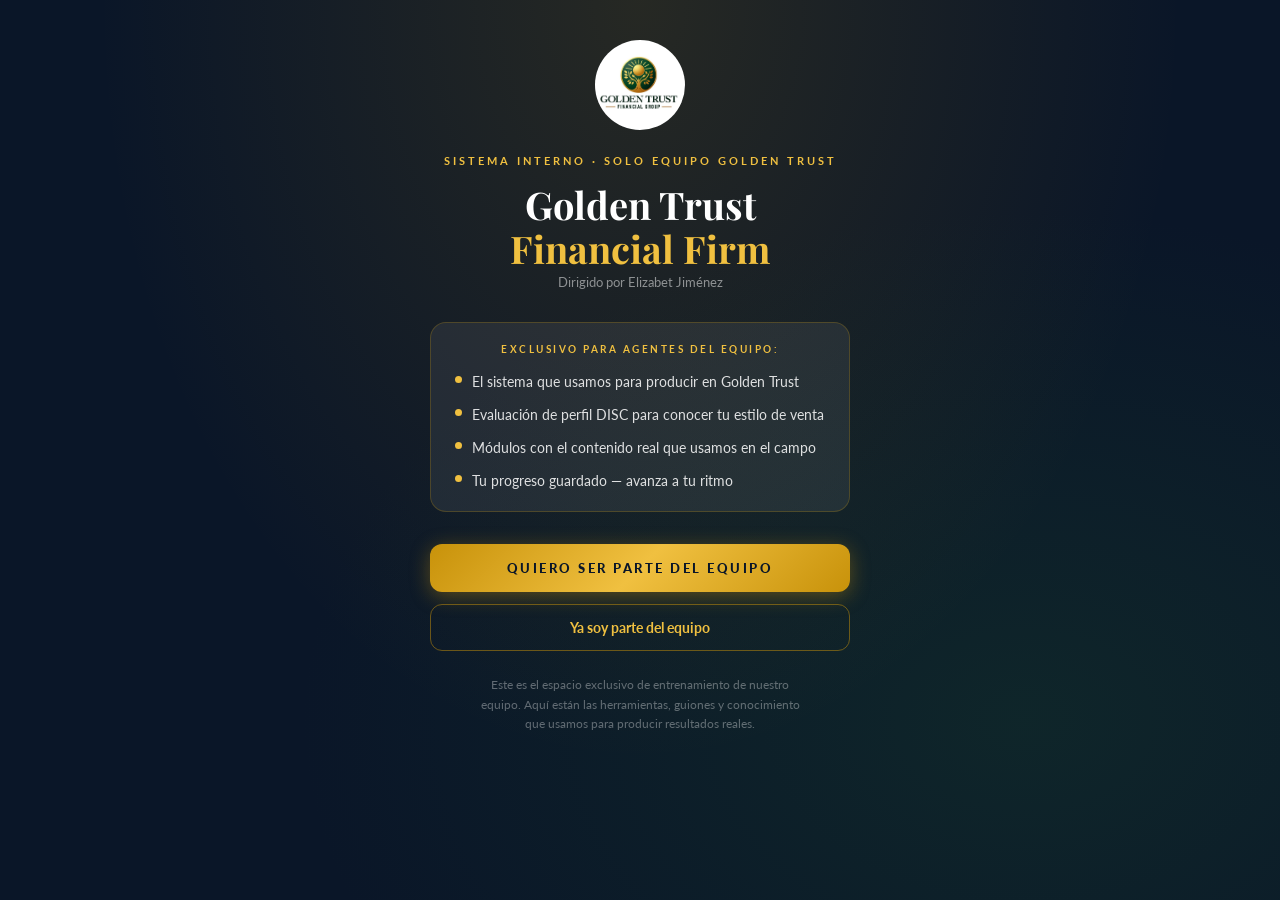
==== index.html @ 370f9df8 "esta si" ====
<!DOCTYPE html>
<html lang="es">
<head>
  <meta charset="UTF-8" />
  <meta name="viewport" content="width=device-width, initial-scale=1.0" />
  <title>Golden Trust Academy · Seguros de Vida</title>
  <link href="https://fonts.googleapis.com/css2?family=Playfair+Display:wght@600;700&family=Lato:wght@300;400;700&display=swap" rel="stylesheet" />
  <style>
    *, *::before, *::after { box-sizing: border-box; margin: 0; padding: 0; }

    :root {
      --gold: #C8920A;
      --gold-light: #F0C040;
      --gold-pale: #FEF5DC;
      --green-dark: #1A4A2E;
      --green-mid: #2D6A45;
      --green-light: #E8F5EE;
      --white: #FFFFFF;
      --gray-bg: #F7F5F0;
      --gray-soft: #EDEBE4;
      --gray-text: #666;
      --gray-muted: #999;
      --radius: 14px;
      --radius-sm: 8px;
    }

    html, body {
      font-family: 'Lato', sans-serif;
      background: var(--gray-bg);
      min-height: 100vh;
    }

    /* ═══════════════════════════════
       SCREEN MANAGEMENT
    ═══════════════════════════════ */
    .screen { display: none; min-height: 100vh; flex-direction: column; }
    .screen.active { display: flex; }

    /* ═══════════════════════════════
       LOGIN SCREEN
    ═══════════════════════════════ */
    #login {
      background: var(--green-dark);
      background-image:
        radial-gradient(ellipse at 20% 20%, rgba(200,146,10,0.12) 0%, transparent 60%),
        radial-gradient(ellipse at 80% 80%, rgba(45,106,69,0.5) 0%, transparent 60%);
      align-items: center;
      justify-content: center;
      padding: 1.5rem;
    }

    .login-card {
      background: var(--green-dark);
      border-radius: 24px;
      padding: 2.5rem 2rem 2rem;
      width: 100%;
      max-width: 400px;
      text-align: center;
      box-shadow: 0 20px 60px rgba(0,0,0,0.5);
      border: 1px solid rgba(200,146,10,0.35);
      animation: fadeUp 0.5s ease both;
    }

    @keyframes fadeUp {
      from { opacity: 0; transform: translateY(24px); }
      to   { opacity: 1; transform: translateY(0); }
    }

    .logo-wrap {
      display: flex; align-items: center; justify-content: center;
      margin: 0 auto 1.25rem;
    }
    .logo-wrap img {
      width: 200px; height: 200px;
      border-radius: 50%;
      object-fit: cover;
      object-position: center 30%;
      box-shadow: 0 4px 20px rgba(0,0,0,0.2);
    }
    .logo-wrap svg { width: 52px; height: 52px; }

    .brand-name {
      font-family: 'Playfair Display', serif;
      font-size: 22px; font-weight: 700;
      color: var(--green-dark);
      letter-spacing: 0.5px;
    }
    .brand-sub {
      font-size: 10px; letter-spacing: 3px; text-transform: uppercase;
      color: var(--gold); margin-bottom: 1.25rem; font-weight: 700;
    }

    .divider-gold {
      height: 1px;
      background: linear-gradient(to right, transparent, var(--gold-light), transparent);
      margin: 1rem 0;
    }

    .academy-badge {
      display: inline-flex; align-items: center; gap: 6px;
      background: rgba(200,146,10,0.2); border: 1px solid rgba(200,146,10,0.5);
      border-radius: 20px; padding: 5px 14px;
      font-size: 12px; color: var(--gold-light); font-weight: 700;
      letter-spacing: 0.3px; margin-bottom: 1.5rem;
    }

    .login-heading {
      font-family: 'Playfair Display', serif;
      font-size: 18px; color: var(--green-dark); margin-bottom: 4px;
    }
    .login-sub { font-size: 13px; color: rgba(255,255,255,0.65); margin-bottom: 1.25rem; }

    .name-input {
      width: 100%; padding: 13px 16px;
      font-size: 15px; text-align: left;
      font-family: 'Lato', sans-serif;
      border: 2px solid rgba(200,146,10,0.4); border-radius: var(--radius-sm);
      outline: none; transition: border-color 0.2s, box-shadow 0.2s;
      color: var(--green-dark); background: white;
      margin-bottom: 0;
    }
    .name-input::placeholder { color: #AAA; font-weight: 400; }
    .name-input:focus { border-color: var(--gold); box-shadow: 0 0 0 3px rgba(200,146,10,0.15); }
    .code-input {
      width: 100%; padding: 13px 16px;
      font-size: 18px; letter-spacing: 5px; text-align: center;
      font-family: 'Lato', monospace; text-transform: uppercase;
      border: 2px solid rgba(200,146,10,0.4); border-radius: var(--radius-sm);
      outline: none; transition: border-color 0.2s, box-shadow 0.2s;
      color: var(--green-dark); font-weight: 700;
    }
    .code-input::placeholder { font-size: 14px; letter-spacing: 2px; color: #CCC; font-weight: 400; }
    .code-input:focus { border-color: var(--gold); box-shadow: 0 0 0 3px rgba(200,146,10,0.15); }
    .code-input.shake {
      border-color: #E24B4A;
      animation: shake 0.35s ease;
    }
    @keyframes shake {
      0%,100% { transform: translateX(0); }
      20%,60% { transform: translateX(-7px); }
      40%,80% { transform: translateX(7px); }
    }

    .error-msg { min-height: 20px; font-size: 12.5px; color: #E24B4A; margin-top: 7px; }

    .btn-enter {
      margin-top: 1rem; width: 100%; padding: 14px;
      background: var(--green-dark); color: var(--white);
      border: none; border-radius: var(--radius-sm);
      font-size: 14px; font-weight: 700; letter-spacing: 2px;
      text-transform: uppercase; cursor: pointer;
      transition: background 0.2s, transform 0.1s;
    }
    .btn-enter:hover { background: var(--green-mid); }
    .btn-enter:active { transform: scale(0.98); }

    .instructor-tag {
      margin-top: 1.5rem; font-size: 12px; color: rgba(255,255,255,0.5);
    }
    .instructor-tag strong { color: var(--gold-light); }

    /* ═══════════════════════════════
       MAIN DASHBOARD
    ═══════════════════════════════ */
    #main { background: var(--gray-bg); }

    .topbar {
      background: var(--green-dark);
      padding: 0.85rem 1.25rem;
      display: flex; align-items: center; justify-content: space-between;
      position: sticky; top: 0; z-index: 10;
      box-shadow: 0 2px 12px rgba(0,0,0,0.25);
    }
    .topbar-left { display: flex; align-items: center; gap: 10px; }
    .topbar-logo {
      width: 38px; height: 38px; border-radius: 50%;
      background: #FFFFFF;
      display: flex; align-items: center; justify-content: center;
      flex-shrink: 0; overflow: hidden;
      border: 2px solid rgba(200,146,10,0.5);
    }
    .topbar-logo svg { width: 20px; height: 20px; }
    .topbar-title {
      font-family: 'Playfair Display', serif;
      font-size: 15px; color: var(--white); font-weight: 600;
    }
    .topbar-sub { font-size: 10px; color: var(--gold-light); letter-spacing: 1.5px; text-transform: uppercase; }
    .btn-logout {
      background: rgba(255,255,255,0.1); border: 1px solid rgba(255,255,255,0.25);
      color: var(--white); padding: 5px 14px; border-radius: 6px;
      font-size: 11px; letter-spacing: 0.5px; cursor: pointer;
      transition: background 0.2s; font-family: 'Lato', sans-serif;
    }
    .btn-logout:hover { background: rgba(255,255,255,0.22); }

    /* Welcome banner */
    .welcome-banner {
      background: linear-gradient(135deg, var(--green-dark) 0%, var(--green-mid) 100%);
      padding: 1.5rem 1.25rem 1.75rem;
      position: relative; overflow: hidden;
    }
    .welcome-banner::before {
      content: ''; position: absolute; right: -20px; top: -20px;
      width: 140px; height: 140px; border-radius: 50%;
      background: rgba(200,146,10,0.1);
    }
    .welcome-banner::after {
      content: ''; position: absolute; right: 30px; bottom: -40px;
      width: 100px; height: 100px; border-radius: 50%;
      background: rgba(200,146,10,0.07);
    }
    .welcome-greeting { font-size: 13px; color: rgba(255,255,255,0.65); letter-spacing: 0.3px; }
    .welcome-name {
      font-family: 'Playfair Display', serif;
      font-size: 20px; color: var(--white); margin: 2px 0 4px;
    }
    .welcome-desc { font-size: 12px; color: rgba(255,255,255,0.6); margin-bottom: 1rem; }
    .progress-label { font-size: 11px; color: rgba(255,255,255,0.6); margin-bottom: 5px; }
    .progress-track {
      background: rgba(255,255,255,0.2); border-radius: 10px; height: 7px;
    }
    .progress-fill {
      background: linear-gradient(to right, var(--gold), var(--gold-light));
      border-radius: 10px; height: 7px;
      transition: width 0.8s ease;
    }
    .stats-row {
      display: flex; gap: 10px; margin-top: 1rem;
    }
    .stat-chip {
      background: rgba(255,255,255,0.12); border: 1px solid rgba(255,255,255,0.18);
      border-radius: 8px; padding: 6px 12px; text-align: center; flex: 1;
    }
    .stat-chip-num { font-size: 18px; font-weight: 700; color: var(--gold-light); }
    .stat-chip-label { font-size: 10px; color: rgba(255,255,255,0.6); letter-spacing: 0.3px; }

    /* Modules list */
    .modules-section { padding: 1.25rem; }
    .section-label {
      font-size: 11px; text-transform: uppercase; letter-spacing: 2px;
      color: var(--gold); font-weight: 700; margin-bottom: 0.85rem;
    }

    .module-card {
      background: var(--white); border-radius: var(--radius);
      border: 1px solid #E8E4D9; margin-bottom: 0.75rem;
      overflow: hidden; cursor: pointer;
      transition: box-shadow 0.2s, transform 0.15s;
    }
    .module-card:hover { box-shadow: 0 6px 20px rgba(0,0,0,0.1); transform: translateY(-2px); }
    .module-card:active { transform: translateY(0); }
    .module-card.locked { opacity: 0.7; cursor: not-allowed; }
    .module-card.locked:hover { transform: none; box-shadow: none; }

    .module-inner { display: flex; align-items: center; gap: 12px; padding: 1rem; }
    .mod-icon {
      width: 46px; height: 46px; border-radius: 12px; flex-shrink: 0;
      display: flex; align-items: center; justify-content: center; font-size: 22px;
    }
    .mod-icon.green-bg { background: var(--green-light); }
    .mod-icon.gold-bg { background: var(--gold-pale); }

    .mod-meta { flex: 1; }
    .mod-title { font-size: 14px; font-weight: 700; color: var(--green-dark); line-height: 1.3; }
    .mod-info { font-size: 11.5px; color: var(--gray-muted); margin-top: 3px; }

    .mod-badge {
      font-size: 10.5px; font-weight: 700; padding: 4px 10px;
      border-radius: 20px; white-space: nowrap; flex-shrink: 0;
    }
    .badge-done { background: #EAF3DE; color: #3B6D11; }
    .badge-progress { background: var(--gold-pale); color: #8B6200; }
    .badge-locked { background: #F1EFE8; color: #999; }

    .module-progress-bar {
      height: 3px; background: #F0EDE5;
    }
    .module-progress-fill {
      height: 3px; background: linear-gradient(to right, var(--green-mid), var(--gold));
    }

    /* ═══════════════════════════════
       VIDEO / LESSON SCREEN
    ═══════════════════════════════ */
    #lessons { background: #0D0D0D; }

    .lesson-topbar {
      background: var(--green-dark); padding: 0.7rem 1rem;
      display: flex; align-items: center; gap: 10px;
      position: sticky; top: 0; z-index: 10;
    }
    .btn-back {
      background: rgba(255,255,255,0.12); border: 1px solid rgba(255,255,255,0.25);
      color: var(--white); padding: 6px 14px; border-radius: 6px;
      font-size: 12px; cursor: pointer; font-family: 'Lato', sans-serif;
      transition: background 0.2s;
    }
    .btn-back:hover { background: rgba(255,255,255,0.22); }
    .lesson-topbar-title {
      font-size: 13px; color: rgba(255,255,255,0.85); flex: 1;
      font-weight: 700;
    }

    /* Video player */
    .video-container {
      background: #000; aspect-ratio: 16/9; position: relative;
      display: flex; align-items: center; justify-content: center;
      max-height: 260px;
    }
    .video-overlay {
      position: absolute; inset: 0;
      display: flex; flex-direction: column;
      align-items: center; justify-content: center; gap: 12px;
    }
    .play-btn {
      width: 64px; height: 64px; border-radius: 50%;
      background: rgba(200,146,10,0.9);
      border: 2px solid rgba(255,255,255,0.3);
      display: flex; align-items: center; justify-content: center;
      cursor: pointer; transition: transform 0.15s, background 0.2s;
      flex-shrink: 0;
    }
    .play-btn:hover { transform: scale(1.1); background: var(--gold); }
    .play-icon {
      width: 0; height: 0;
      border-top: 13px solid transparent;
      border-bottom: 13px solid transparent;
      border-left: 22px solid white;
      margin-left: 5px;
    }
    .pause-icon {
      display: flex; gap: 5px;
    }
    .pause-bar { width: 5px; height: 22px; background: white; border-radius: 2px; }
    .video-label {
      font-size: 12px; color: rgba(255,255,255,0.45); letter-spacing: 0.5px;
    }

    /* Lesson list */
    .lesson-panel {
      background: var(--white); flex: 1; overflow-y: auto;
    }
    .lesson-panel-header {
      padding: 1rem 1.25rem 0.5rem;
      border-bottom: 1px solid #F0EDE5;
    }
    .lesson-module-title {
      font-family: 'Playfair Display', serif;
      font-size: 15px; color: var(--green-dark); margin-bottom: 2px;
    }
    .lesson-count { font-size: 12px; color: var(--gray-muted); }

    .lesson-item {
      display: flex; align-items: center; gap: 12px;
      padding: 11px 1.25rem; cursor: pointer;
      transition: background 0.15s;
      border-bottom: 1px solid #F5F3EE;
    }
    .lesson-item:hover { background: var(--green-light); }
    .lesson-item.active {
      background: var(--green-light);
      border-left: 3px solid var(--gold);
      padding-left: calc(1.25rem - 3px);
    }
    .lesson-num {
      width: 30px; height: 30px; border-radius: 50%; flex-shrink: 0;
      display: flex; align-items: center; justify-content: center;
      font-size: 12px; font-weight: 700;
    }
    .num-done { background: var(--gold-pale); color: var(--gold); }
    .num-current { background: var(--green-dark); color: var(--white); }
    .num-pending { background: #F1EFE8; color: #AAA; }
    .lesson-name { font-size: 13px; color: var(--green-dark); flex: 1; line-height: 1.35; }
    .lesson-dur { font-size: 11px; color: var(--gray-muted); white-space: nowrap; }

    /* Footer */
    .footer {
      background: var(--green-dark); padding: 1rem 1.25rem;
      text-align: center;
    }
    .footer-text { font-size: 11px; color: rgba(255,255,255,0.4); }
    .footer-brand { color: var(--gold-light); font-weight: 700; }

    /* Module 1 detail styles */
    .m1-lesson {
      border-bottom: 1px solid #F0EDE5;
    }
    .m1-lesson-header {
      display: flex; align-items: center; gap: 12px;
      padding: 1rem 1.25rem; cursor: pointer;
      transition: background 0.15s;
    }
    .m1-lesson-header:hover { background: #F7F5F0; }
    .m1-num {
      width: 30px; height: 30px; border-radius: 50%; flex-shrink: 0;
      display: flex; align-items: center; justify-content: center;
      font-size: 12px; font-weight: 700;
    }
    .m1-num.done { background: #FEF5DC; color: #C8920A; }
    .m1-title { flex: 1; font-size: 14px; font-weight: 700; color: #1A4A2E; }
    .m1-arrow { font-size: 12px; color: #999; transition: transform 0.2s; }
    .m1-arrow.open { transform: rotate(180deg); }
    .m1-body {
      display: none; padding: 0 1.25rem 1.25rem;
    }
    .m1-body.open { display: block; }
    .m1-video-wrap { margin-bottom: 1rem; }
    .m1-video-placeholder {
      background: #111; border-radius: 10px; aspect-ratio: 16/9;
      display: flex; flex-direction: column; align-items: center;
      justify-content: center; gap: 10px; cursor: pointer;
    }
    .m1-video-label { font-size: 12px; color: rgba(255,255,255,0.45); }
    .m1-text { font-size: 14px; color: #444; line-height: 1.7; }
    .m1-list { margin: 0.5rem 0 0 1.25rem; }
    .m1-list li { margin-bottom: 4px; }
    .m1-terms { margin-top: 0.75rem; display: flex; flex-direction: column; gap: 8px; }
    .m1-term {
      background: #F7F5F0; border-radius: 8px; padding: 8px 12px;
      display: flex; flex-direction: column; gap: 2px;
    }
    .term-label { font-size: 12px; font-weight: 700; color: #1A4A2E; }
    .term-def { font-size: 13px; color: #555; }

    /* ═══════════════════════════════
       LANDING PAGE
    ═══════════════════════════════ */
    #landing {
      background: #0A1628;
      background-image:
        radial-gradient(ellipse at 50% 0%, rgba(200,146,10,0.15) 0%, transparent 60%),
        radial-gradient(ellipse at 80% 80%, rgba(26,74,46,0.3) 0%, transparent 50%);
      align-items: center;
      justify-content: flex-start;
      padding: 2.5rem 1.5rem 3rem;
      text-align: center;
    }
    .landing-logo-wrap {
      width: 90px; height: 90px; border-radius: 50%;
      margin: 0 auto 1.5rem;
      overflow: hidden;
    }
    .landing-logo-wrap img {
      width: 100%; height: 100%;
      object-fit: cover;
      object-position: center 30%;
    }
    .landing-badge {
      font-size: 11px; letter-spacing: 3px; text-transform: uppercase;
      color: var(--gold-light); font-weight: 700; margin-bottom: 1rem;
    }
    .landing-title {
      font-family: 'Playfair Display', serif;
      font-size: 38px; font-weight: 700; line-height: 1.15;
      color: #FFFFFF; margin-bottom: 0.25rem;
    }
    .landing-title span {
      color: var(--gold-light);
      display: block;
    }
    .landing-instructor {
      font-size: 13px; color: rgba(255,255,255,0.5);
      margin-bottom: 2rem;
    }
    .landing-card {
      background: rgba(255,255,255,0.07);
      border: 1px solid rgba(200,146,10,0.25);
      border-radius: 16px; padding: 1.25rem 1.5rem;
      margin-bottom: 2rem; text-align: left;
      width: 100%; max-width: 420px;
    }
    .landing-card-title {
      font-size: 10px; letter-spacing: 2.5px; text-transform: uppercase;
      color: var(--gold-light); font-weight: 700; text-align: center;
      margin-bottom: 1rem;
    }
    .landing-item {
      display: flex; align-items: flex-start; gap: 10px;
      margin-bottom: 0.75rem;
    }
    .landing-item:last-child { margin-bottom: 0; }
    .landing-dot {
      width: 7px; height: 7px; border-radius: 50%;
      background: var(--gold-light); flex-shrink: 0; margin-top: 5px;
    }
    .landing-item-text { font-size: 14px; color: rgba(255,255,255,0.85); line-height: 1.5; }
    .btn-landing-primary {
      width: 100%; max-width: 420px; padding: 16px;
      background: linear-gradient(135deg, #C8920A, #F0C040, #C8920A);
      color: #0A1628; border: none; border-radius: 12px;
      font-size: 13px; font-weight: 900; letter-spacing: 2.5px;
      text-transform: uppercase; cursor: pointer;
      margin-bottom: 0.75rem; font-family: 'Lato', sans-serif;
      transition: opacity 0.2s, transform 0.1s;
      box-shadow: 0 4px 20px rgba(200,146,10,0.4);
    }
    .btn-landing-primary:hover { opacity: 0.92; transform: translateY(-1px); }
    .btn-landing-primary:active { transform: scale(0.98); }
    .btn-landing-secondary {
      width: 100%; max-width: 420px; padding: 14px;
      background: transparent;
      color: var(--gold-light); border: 1.5px solid rgba(200,146,10,0.5);
      border-radius: 12px; font-size: 14px; font-weight: 700;
      cursor: pointer; font-family: 'Lato', sans-serif;
      transition: background 0.2s, border-color 0.2s;
      margin-bottom: 1.5rem;
    }
    .btn-landing-secondary:hover { background: rgba(200,146,10,0.1); border-color: var(--gold); }
    .landing-footer-text {
      font-size: 12px; color: rgba(255,255,255,0.35);
      max-width: 340px; line-height: 1.6;
    }
    .landing-footer-text strong { color: rgba(200,146,10,0.8); }

    .reg-option {
      padding: 11px 10px; border: 1.5px solid #E8E4D9; border-radius: 10px;
      font-size: 13px; color: #444; text-align: center; cursor: pointer;
      transition: border-color 0.15s, background 0.15s; background: #FAFAF8;
      font-family: 'Lato', sans-serif;
    }
    .reg-option:hover { border-color: #C8920A; background: #FEF9EE; }
    .reg-option.selected { border-color: #C8920A; background: #FEF5DC; color: #8B6200; font-weight: 700; }

    /* DISC Quiz */
    #disc-quiz {
      background: #F5F0E8;
    }
    .disc-progress-bar {
      height: 6px; background: #E8E4D9;
    }
    .disc-progress-fill {
      height: 6px;
      background: linear-gradient(to right, #8B6200, #F0C040);
      transition: width 0.4s ease;
    }
    .disc-body {
      padding: 1.5rem 1.25rem 5rem;
      max-width: 500px;
      margin: 0 auto;
    }
    .disc-badge {
      display: inline-block;
      background: #F0E8C8; border: 1px solid #C8920A;
      border-radius: 20px; padding: 4px 14px;
      font-size: 11px; font-weight: 700; color: #8B6200;
      margin-bottom: 1rem;
    }
    .disc-section-label {
      display: flex; align-items: center; gap: 8px;
      font-size: 10px; font-weight: 700; letter-spacing: 2.5px;
      color: #C8920A; text-transform: uppercase; margin-bottom: 0.75rem;
    }
    .disc-section-label::before, .disc-section-label::after {
      content: ""; flex: 1; height: 1px; background: #E0D9C8;
    }
    .disc-question {
      font-family: "Playfair Display", serif;
      font-size: 20px; color: #0A1628; line-height: 1.4;
      margin-bottom: 1.5rem; font-weight: 600;
    }
    .disc-option {
      display: flex; align-items: center; gap: 12px;
      background: #fff; border: 1.5px solid #E8E4D9;
      border-radius: 12px; padding: 14px 16px;
      margin-bottom: 10px; cursor: pointer;
      transition: border-color 0.15s, background 0.15s;
    }
    .disc-option:hover { border-color: #C8920A; background: #FEFAF0; }
    .disc-option.selected { border-color: #C8920A; background: #FEF5DC; }
    .disc-letter {
      width: 24px; height: 24px; border-radius: 50%;
      background: #F5F0E8; border: 1px solid #E0D9C8;
      display: flex; align-items: center; justify-content: center;
      font-size: 11px; font-weight: 700; color: #C8920A;
      flex-shrink: 0;
    }
    .disc-option.selected .disc-letter {
      background: #C8920A; color: #fff; border-color: #C8920A;
    }
    .disc-option-text { font-size: 14px; color: #333; line-height: 1.4; }
    .disc-footer {
      position: fixed; bottom: 0; left: 0; right: 0;
      background: #F5F0E8; padding: 1rem 1.25rem;
      border-top: 1px solid #E8E4D9;
    }
    .disc-footer-inner { max-width: 500px; margin: 0 auto; }
    .btn-disc-next {
      width: 100%; padding: 15px;
      background: #0A1628; color: #fff;
      border: none; border-radius: 12px;
      font-size: 15px; font-weight: 700;
      cursor: pointer; font-family: "Lato", sans-serif;
      letter-spacing: 0.5px; transition: opacity 0.2s;
    }
    .btn-disc-next:hover { opacity: 0.88; }

    /* Medals system */
    .medals-card {
      background: var(--white); border-radius: var(--radius);
      border: 1px solid #E8E4D9; padding: 1rem 1.25rem;
      margin: 1rem 1.25rem 0;
    }
    .medals-top {
      display: flex; align-items: center; justify-content: space-between;
      margin-bottom: 0.5rem;
    }
    .medals-title { font-size: 14px; font-weight: 700; color: var(--green-dark); }
    .medals-sub { font-size: 11px; color: var(--gray-muted); margin-top: 1px; }
    .medals-pts { text-align: right; }
    .medals-pts-num { font-size: 20px; font-weight: 700; color: var(--gold); }
    .medals-pts-label { font-size: 10px; color: var(--gray-muted); }
    .medals-progress-track { background: #F0EDE5; border-radius: 10px; height: 5px; margin-bottom: 0.75rem; }
    .medals-progress-fill { background: linear-gradient(to right, var(--gold), var(--gold-light)); border-radius: 10px; height: 5px; transition: width 0.6s ease; }
    .medals-row { display: flex; gap: 8px; flex-wrap: wrap; }
    .medal-item {
      display: flex; flex-direction: column; align-items: center; gap: 3px;
      width: 44px;
    }
    .medal-icon {
      width: 38px; height: 38px; border-radius: 50%;
      display: flex; align-items: center; justify-content: center;
      font-size: 18px; border: 2px solid transparent;
      transition: transform 0.2s;
    }
    .medal-icon.earned {
      border-color: var(--gold);
      box-shadow: 0 2px 8px rgba(200,146,10,0.3);
    }
    .medal-icon.earned:hover { transform: scale(1.1); }
    .medal-icon.locked { filter: grayscale(1); opacity: 0.3; }
    .medal-label { font-size: 9px; color: var(--gray-muted); text-align: center; line-height: 1.2; }

    /* New module cards colors */
    .mod-icon.blue-bg { background: #E8F0FE; }
    .mod-icon.red-bg { background: #FEECE8; }
    .mod-icon.purple-bg { background: #F0E8FE; }
    .mod-icon.teal-bg { background: #E8F8F5; }

    .module-card.completed { border-color: #2D6A45; }
    .module-card.completed .module-progress-fill { width: 100% !important; }
    .badge-completed { background: #EAF3DE; color: #3B6D11; font-size: 10.5px; font-weight: 700; padding: 4px 10px; border-radius: 20px; white-space: nowrap; flex-shrink: 0; }

    /* Schedule screen */
    #schedule { background: #F5F0E8; }
    .schedule-topbar {
      background: var(--green-dark); padding: 0.7rem 1rem;
      display: flex; align-items: center; gap: 10px;
      position: sticky; top: 0; z-index: 10;
    }
    .sched-tab-row {
      display: flex; gap: 0; background: #fff;
      border-bottom: 2px solid #E8E4D9;
      position: sticky; top: 48px; z-index: 9;
    }
    .sched-tab {
      flex: 1; padding: 12px 8px; text-align: center;
      font-size: 12px; font-weight: 700; color: #888;
      border-bottom: 3px solid transparent; cursor: pointer;
      transition: color 0.2s; background: #fff;
      letter-spacing: 0.3px;
    }
    .sched-tab.active { color: var(--green-dark); border-bottom-color: var(--gold); }
    .sched-body { padding: 1rem 1.25rem 3rem; }
    .sched-tip {
      background: #0A1628; border-radius: 12px; padding: 12px 14px;
      margin-bottom: 1.25rem; display: flex; align-items: flex-start; gap: 10px;
    }
    .sched-tip-icon { font-size: 20px; flex-shrink: 0; }
    .sched-tip-text { font-size: 13px; color: rgba(255,255,255,0.85); line-height: 1.6; }
    .sched-tip-text strong { color: #F0C040; }
    .semana-title {
      font-family: 'Playfair Display', serif;
      font-size: 16px; font-weight: 700; color: var(--green-dark);
      margin: 1.25rem 0 0.75rem; text-align: center;
      display: flex; align-items: center; gap: 8px; justify-content: center;
    }
    .semana-title::before, .semana-title::after {
      content: ''; flex: 1; height: 1px; background: #E0D9C8;
    }
    .day-cards { display: flex; flex-direction: column; gap: 10px; margin-bottom: 0.5rem; }
    .day-card {
      background: #fff; border-radius: 12px; overflow: hidden;
      border: 1px solid #E8E4D9;
    }
    .day-header {
      background: var(--green-dark); padding: 8px 14px;
      display: flex; align-items: center; justify-content: space-between;
    }
    .day-name { font-size: 12px; font-weight: 700; color: #fff; letter-spacing: 1px; text-transform: uppercase; }
    .day-body { padding: 10px 14px; display: flex; flex-direction: column; gap: 8px; }
    .event-block {
      border-radius: 8px; padding: 8px 12px; border-left: 3px solid transparent;
    }
    .event-block.green { background: #E8F5EE; border-left-color: #2D6A45; }
    .event-block.gold { background: #FEF5DC; border-left-color: #C8920A; }
    .event-block.purple { background: #F0E8FE; border-left-color: #7B2D8B; }
    .event-block.blue { background: #E8F0FE; border-left-color: #1A4A9E; }
    .event-title { font-size: 13px; font-weight: 700; color: #1A4A2E; line-height: 1.3; }
    .event-time { font-size: 11px; color: #888; margin-top: 2px; }
    .event-zoom { font-size: 11px; color: #C8920A; font-weight: 700; margin-top: 2px; }
    .event-note { font-size: 11px; color: #666; font-style: italic; margin-top: 2px; }
    .optional-badge {
      display: inline-block; background: #C8920A; color: #fff;
      font-size: 9px; font-weight: 700; padding: 2px 8px; border-radius: 10px;
      letter-spacing: 1px; text-transform: uppercase; margin-bottom: 4px;
    }
  </style>
</head>
<body>


<!-- ══════════════ LANDING ══════════════ -->
<div id="landing" class="screen active">
  <div class="landing-logo-wrap">
    <img src="[data-uri]" alt="Golden Trust Logo" />
  </div>
  <div class="landing-badge">Sistema Interno · Solo Equipo Golden Trust</div>
  <div class="landing-title">Golden Trust<span>Financial Firm</span></div>
  <div class="landing-instructor">Dirigido por Elizabet Jiménez</div>

  <div class="landing-card">
    <div class="landing-card-title">Exclusivo para agentes del equipo:</div>
    <div class="landing-item"><div class="landing-dot"></div><div class="landing-item-text">El sistema que usamos para producir en Golden Trust</div></div>
    <div class="landing-item"><div class="landing-dot"></div><div class="landing-item-text">Evaluación de perfil DISC para conocer tu estilo de venta</div></div>
    <div class="landing-item"><div class="landing-dot"></div><div class="landing-item-text">Módulos con el contenido real que usamos en el campo</div></div>
    <div class="landing-item"><div class="landing-dot"></div><div class="landing-item-text">Tu progreso guardado — avanza a tu ritmo</div></div>
  </div>

  <button class="btn-landing-primary" onclick="show('login')">Quiero ser parte del equipo</button>
  <button class="btn-landing-secondary" onclick="show('login')">Ya soy parte del equipo</button>

  <div class="landing-footer-text">
    Este es el espacio exclusivo de entrenamiento de nuestro equipo. Aquí están las herramientas, guiones y conocimiento que usamos para producir resultados reales.
  </div>
</div>


<!-- ══════════════ LOGIN ══════════════ -->
<div id="login" class="screen">
  <div class="login-card">
    <div class="logo-wrap">
      <img src="[data-uri]" alt="Golden Trust Logo" />
    </div>
    <div class="academy-badge">✦ Plataforma Interna · Equipo Golden Trust</div>
    <div class="divider-gold"></div>
    <div class="login-heading">Acceso para agentes del equipo</div>
    <div class="login-sub">Ingresa tus datos para acceder al sistema de entrenamiento</div>
    <input class="name-input" id="name-input" type="text" placeholder="Nombre y apellido" autocomplete="off" />
    <input class="code-input" id="code-input" type="text" maxlength="15" placeholder="TU CÓDIGO" autocomplete="off" style="margin-top:10px;" />
    <div class="error-msg" id="error-msg"></div>
    <button class="btn-enter" onclick="checkCode()">Ingresar →</button>
    <div class="instructor-tag">Instructora: <strong>Elizabet Jiménez</strong></div>
  </div>
</div>

<!-- ══════════════ MAIN DASHBOARD ══════════════ -->
<div id="main" class="screen">

  <div class="topbar">
    <div class="topbar-left">
      <div class="topbar-logo">
        <img src="[data-uri]" alt="Logo" style="width:36px;height:36px;object-fit:cover;" />
      </div>
      <div>
        <div class="topbar-title">Golden Trust · Entrenamiento</div>
        <div class="topbar-sub">Sistema interno del equipo</div>
      </div>
    </div>
    <div style="display:flex;gap:8px;align-items:center;">
      <button onclick="showProgressAdmin()" style="background:rgba(255,255,255,0.08);border:1px solid rgba(255,255,255,0.2);color:rgba(255,255,255,0.7);padding:5px 10px;border-radius:6px;font-size:10px;cursor:pointer;font-family:'Lato',sans-serif;">📊</button>
      <button class="btn-logout" onclick="logout()">Salir</button>
    </div>
  </div>

  <div class="welcome-banner">
    <div class="welcome-name" style="font-family:'Playfair Display',serif;font-size:20px;color:#fff;margin:2px 0 4px;"></div>
    <div class="progress-label">Tu avance en el sistema de entrenamiento Golden Trust</div>
    <div class="progress-track">
      <div class="progress-fill" id="main-progress-fill" style="width: 0%"></div>
    </div>
    <div class="stats-row">
      <div class="stat-chip">
        <div class="stat-chip-num">9</div>
        <div class="stat-chip-label">Módulos</div>
      </div>
      <div class="stat-chip">
        <div class="stat-chip-num" id="completed-count">0</div>
        <div class="stat-chip-label">Completados</div>
      </div>
      <div class="stat-chip">
        <div class="stat-chip-num">5h</div>
        <div class="stat-chip-label">Total</div>
      </div>
    </div>
  </div>

  <div class="modules-section">
    <div class="section-label">Módulos del curso</div>

    <div class="module-card" id="mod-card-m1" onclick="openModule(0)">
      <div class="module-inner">
        <div class="mod-icon green-bg">📋</div>
        <div class="mod-meta">
          <div class="mod-title">Fundamentos del Seguro de Vida</div>
          <div class="mod-info">4 lecciones · 45 min</div>
        </div>
        <div id="mod-badge-m1" class="mod-badge badge-done">✓ Completo</div>
      </div>
      <div class="module-progress-bar">
        <div class="module-progress-fill" id="mod-bar-m1" style="width:100%"></div>
      </div>
    </div>

    <div class="module-card" id="mod-card-m2" onclick="openModule(1)">
      <div class="module-inner">
        <div class="mod-icon gold-bg">💼</div>
        <div class="mod-meta">
          <div class="mod-title">Pólizas y Coberturas</div>
          <div class="mod-info">5 lecciones · 1h 10min</div>
        </div>
        <div id="mod-badge-m2" class="mod-badge badge-done">✓ Completo</div>
      </div>
      <div class="module-progress-bar">
        <div class="module-progress-fill" id="mod-bar-m2" style="width:100%"></div>
      </div>
    </div>

    <div class="module-card" id="mod-card-m3" onclick="openModule(2)">
      <div class="module-inner">
        <div class="mod-icon green-bg">🎯</div>
        <div class="mod-meta">
          <div class="mod-title">Cómo Presentar al Cliente</div>
          <div class="mod-info">6 lecciones · 1h 30min</div>
        </div>
        <div id="mod-badge-m3" class="mod-badge badge-progress">En progreso</div>
      </div>
      <div class="module-progress-bar">
        <div class="module-progress-fill" id="mod-bar-m3" style="width:30%"></div>
      </div>
    </div>

    <div class="module-card" id="mod-card-m4" onclick="openModule(3)">
      <div class="module-inner">
        <div class="mod-icon gold-bg">📊</div>
        <div class="mod-meta">
          <div class="mod-title">Manejo de Objeciones</div>
          <div class="mod-info">4 lecciones · 50 min</div>
        </div>
        <div id="mod-badge-m4" class="mod-badge badge-locked">🔒 Bloqueado</div>
      </div>
      <div class="module-progress-bar">
        <div class="module-progress-fill" id="mod-bar-m4" style="width:0%"></div>
      </div>
    </div>

    <div class="module-card" id="mod-card-m5" onclick="openModule(4)">
      <div class="module-inner">
        <div class="mod-icon green-bg">🏆</div>
        <div class="mod-meta">
          <div class="mod-title">Cierre y Seguimiento</div>
          <div class="mod-info">5 lecciones · 1h 15min</div>
        </div>
        <div id="mod-badge-m5" class="mod-badge badge-progress">Disponible</div>
      </div>
      <div class="module-progress-bar">
        <div class="module-progress-fill" id="mod-bar-m5" style="width:0%"></div>
      </div>
    </div>

      <div class="module-card" id="mod-card-m6" onclick="openModule(5)">
        <div class="module-inner">
          <div class="mod-icon blue-bg">🧠</div>
          <div class="mod-meta">
            <div class="mod-title">Mentalidad de Productor</div>
            <div class="mod-info">5 lecciones · 1h 20min</div>
          </div>
          <div id="mod-badge-m6" class="mod-badge badge-progress">Disponible</div>
        </div>
        <div class="module-progress-bar"><div class="module-progress-fill" id="mod-bar-m6" style="width:0%"></div></div>
      </div>

      <div class="module-card" id="mod-card-m7" onclick="openModule(6)">
        <div class="module-inner">
          <div class="mod-icon red-bg">📈</div>
          <div class="mod-meta">
            <div class="mod-title">El IUL como Herramienta</div>
            <div class="mod-info">5 lecciones · 1h 30min</div>
          </div>
          <div id="mod-badge-m7" class="mod-badge badge-progress">Disponible</div>
        </div>
        <div class="module-progress-bar"><div class="module-progress-fill" id="mod-bar-m7" style="width:0%"></div></div>
      </div>

      <div class="module-card" id="mod-card-m8" onclick="openModule(7)">
        <div class="module-inner">
          <div class="mod-icon purple-bg">📅</div>
          <div class="mod-meta">
            <div class="mod-title">Sistema de Trabajo Diario</div>
            <div class="mod-info">4 lecciones · 1h 05min</div>
          </div>
          <div id="mod-badge-m8" class="mod-badge badge-progress">Disponible</div>
        </div>
        <div class="module-progress-bar"><div class="module-progress-fill" id="mod-bar-m8" style="width:0%"></div></div>
      </div>

      <div class="module-card" id="mod-card-m9" onclick="openModule(8)">
        <div class="module-inner">
          <div class="mod-icon teal-bg">🛠️</div>
          <div class="mod-meta">
            <div class="mod-title">Herramientas Digitales</div>
            <div class="mod-info">4 lecciones · 55 min</div>
          </div>
          <div id="mod-badge-m9" class="mod-badge badge-progress">Disponible</div>
        </div>
        <div class="module-progress-bar"><div class="module-progress-fill" id="mod-bar-m9" style="width:0%"></div></div>
      </div>

    </div>

  <div class="footer">
    <div class="footer-text">© 2026 <span class="footer-brand">Golden Trust Financial Group</span> · Sistema de uso interno · Solo para agentes del equipo</div>
  </div>
</div>

<!-- ══════════════ LESSONS SCREEN ══════════════ -->
<div id="lessons" class="screen">
  <div class="lesson-topbar">
    <button class="btn-back" onclick="backToMain()">← Volver</button>
    <div class="lesson-topbar-title" id="lesson-topbar-title">Módulo</div>
  </div>

  <div class="video-container">
    <div class="video-overlay">
      <div class="play-btn" id="play-btn" onclick="togglePlay()">
        <div class="play-icon" id="play-icon"></div>
      </div>
      <div class="video-label" id="video-label">Haz clic para reproducir la lección</div>
    </div>
  </div>

  <div class="lesson-panel">
    <div class="lesson-panel-header">
      <div class="lesson-module-title" id="lesson-module-title">Título del módulo</div>
      <div class="lesson-count" id="lesson-count">0 lecciones</div>
    </div>
    <div id="lesson-list"></div>
  </div>
</div>



<!-- ══════════════ MODULE 1 DETAIL SCREEN ══════════════ -->
<!-- ══════════════ MODULE 1 ══════════════ -->
<div id="module1" class="screen">
  <div class="lesson-topbar">
    <button class="btn-back" onclick="show('main')">← Volver</button>
    <div class="lesson-topbar-title">Módulo 1 · Fundamentos del seguro de vida</div>
  </div>
  <div style="background:#fff;flex:1;overflow-y:auto;padding-bottom:2rem;">
    
    <div class="m1-lesson">
      <div class="m1-lesson-header" onclick="toggleLesson('m1l1')">
        <div class="m1-num" style="background:#FEF5DC;color:#C8920A;">✓</div>
        <div class="m1-title">1. ¿Qué es un seguro de vida?</div>
        <div class="m1-arrow" id="arrow-m1l1">▼</div>
      </div>
      <div class="m1-body" id="m1l1">
        
        <div class="m1-text"><p>Un seguro de vida es un contrato donde una persona paga una prima a una aseguradora para garantizar que, en caso de fallecimiento, sus beneficiarios reciban un dinero que les permita mantener estabilidad financiera.</p><div style="background:#FEF5DC;border-radius:8px;padding:10px 14px;margin-top:0.75rem;"><p style="font-size:13px;font-weight:700;color:#8B6200;">👉 Idea clave</p><p style="font-size:13px;color:#444;margin-top:4px;">Protección financiera + planificación</p></div></div>
      </div>
    </div>
    <div class="m1-lesson">
      <div class="m1-lesson-header" onclick="toggleLesson('m1l2')">
        <div class="m1-num" style="background:#FEF5DC;color:#C8920A;">✓</div>
        <div class="m1-title">2. Historia y evolución</div>
        <div class="m1-arrow" id="arrow-m1l2">▼</div>
      </div>
      <div class="m1-body" id="m1l2">
        
        <div class="m1-text"><p>El seguro nace como protección básica y evoluciona a herramienta financiera completa.</p><div class="m1-terms" style="margin-top:0.75rem;"><div class="m1-term"><span class="term-label">Antes</span><span class="term-def">Solo protección — cobertura en caso de fallecimiento.</span></div><div class="m1-term"><span class="term-label">Hoy</span><span class="term-def">Protección + ahorro + crecimiento (IUL)</span></div></div><div style="background:#FEF5DC;border-radius:8px;padding:10px 14px;margin-top:0.75rem;"><p style="font-size:13px;font-weight:700;color:#8B6200;">👉 Idea clave</p><p style="font-size:13px;color:#444;margin-top:4px;">Ya no es solo para morir, es para vivir mejor</p></div></div>
      </div>
    </div>
    <div class="m1-lesson">
      <div class="m1-lesson-header" onclick="toggleLesson('m1l3')">
        <div class="m1-num" style="background:#FEF5DC;color:#C8920A;">✓</div>
        <div class="m1-title">3. Terminología esencial</div>
        <div class="m1-arrow" id="arrow-m1l3">▼</div>
      </div>
      <div class="m1-body" id="m1l3">
        
        <div class="m1-text"><p>Dominar estos términos es lo primero. Hablar el idioma del negocio genera confianza con el cliente.</p><div class="m1-terms" style="margin-top:0.75rem;"><div class="m1-term"><span class="term-label">Asegurado</span><span class="term-def">Persona cuya vida está cubierta.</span></div><div class="m1-term"><span class="term-label">Dueño de la póliza</span><span class="term-def">Quien contrata y paga.</span></div><div class="m1-term"><span class="term-label">Beneficiario</span><span class="term-def">Quien recibe el dinero.</span></div><div class="m1-term"><span class="term-label">Prima</span><span class="term-def">Pago periódico a la aseguradora.</span></div><div class="m1-term"><span class="term-label">Beneficio por fallecimiento</span><span class="term-def">Monto pagado al beneficiario.</span></div><div class="m1-term"><span class="term-label">Valor en efectivo</span><span class="term-def">Ahorro acumulado en pólizas permanentes.</span></div><div class="m1-term"><span class="term-label">Póliza</span><span class="term-def">Documento legal del contrato.</span></div><div class="m1-term"><span class="term-label">Rider</span><span class="term-def">Beneficio adicional opcional.</span></div></div><div style="background:#FEF5DC;border-radius:8px;padding:10px 14px;margin-top:0.75rem;"><p style="font-size:13px;font-weight:700;color:#8B6200;">👉 Idea clave</p><p style="font-size:13px;color:#444;margin-top:4px;">Hablar el idioma del negocio genera confianza</p></div></div>
      </div>
    </div>
    <div class="m1-lesson">
      <div class="m1-lesson-header" onclick="toggleLesson('m1l4')">
        <div class="m1-num" style="background:#FEF5DC;color:#C8920A;">✓</div>
        <div class="m1-title">4. Marco legal en EE.UU.</div>
        <div class="m1-arrow" id="arrow-m1l4">▼</div>
      </div>
      <div class="m1-body" id="m1l4">
        
        <div class="m1-text"><p>El seguro de vida en EE.UU. es regulado a nivel estatal. Esto significa que cada estado tiene sus propias reglas.</p><ul class="m1-list" style="margin-top:0.75rem;"><li>Regulado por cada estado individualmente</li><li>Agentes deben estar licenciados para vender</li><li>Existen regulaciones de protección al consumidor</li><li>Las pólizas deben cumplir normas del IRS</li></ul><div style="background:#FEF5DC;border-radius:8px;padding:10px 14px;margin-top:0.75rem;"><p style="font-size:13px;font-weight:700;color:#8B6200;">👉 Idea clave</p><p style="font-size:13px;color:#444;margin-top:4px;">Negocio regulado = confianza del cliente</p></div></div>
      </div>
    </div>
  </div>
  <div style="padding:1.25rem 1.25rem 2rem;background:#fff;border-top:1px solid #F0EDE5;text-align:center;">
    <button onclick="markModuleDone('m1');show('main');" style="width:100%;max-width:440px;padding:14px;background:linear-gradient(135deg,#1A4A2E,#2D6A45);color:#fff;border:none;border-radius:12px;font-size:14px;font-weight:700;cursor:pointer;font-family:'Lato',sans-serif;">✅ Marcar como completado — +100 pts</button>
  </div>
</div>

<!-- ══════════════ MODULE 2 DETAIL SCREEN ══════════════ -->
<!-- ══════════════ MODULE 2 ══════════════ -->
<div id="module2" class="screen">
  <div class="lesson-topbar">
    <button class="btn-back" onclick="show('main')">← Volver</button>
    <div class="lesson-topbar-title">Módulo 2 · Tipos de pólizas y coberturas</div>
  </div>
  <div style="background:#fff;flex:1;overflow-y:auto;padding-bottom:2rem;">
    
    <div class="m1-lesson">
      <div class="m1-lesson-header" onclick="toggleLesson('nm2l1')">
        <div class="m1-num" style="background:#F1EFE8;color:#AAA;">1</div>
        <div class="m1-title">1. Seguro de vida a término (Term Life)</div>
        <div class="m1-arrow" id="arrow-nm2l1">▼</div>
      </div>
      <div class="m1-body" id="nm2l1">
        
        <div class="m1-text"><p>Cobertura temporal y económica, sin ahorro. Protege al asegurado por un período definido (10, 20 o 30 años).</p><ul class="m1-list" style="margin-top:0.75rem;"><li>El más económico del mercado</li><li>No acumula valor en efectivo</li><li>Cobertura expira al finalizar el término</li><li>Ideal para hipotecas, hijos pequeños, deudas</li></ul><div style="background:#FEF5DC;border-radius:8px;padding:10px 14px;margin-top:0.75rem;"><p style="font-size:13px;font-weight:700;color:#8B6200;">👉 Idea clave</p><p style="font-size:13px;color:#444;margin-top:4px;">Uso: protección por tiempo definido</p></div></div>
      </div>
    </div>
    <div class="m1-lesson">
      <div class="m1-lesson-header" onclick="toggleLesson('nm2l2')">
        <div class="m1-num" style="background:#F1EFE8;color:#AAA;">2</div>
        <div class="m1-title">2. Vida entera (Whole Life)</div>
        <div class="m1-arrow" id="arrow-nm2l2">▼</div>
      </div>
      <div class="m1-body" id="nm2l2">
        
        <div class="m1-text"><p>Cobertura permanente con ahorro garantizado. Cubre al asegurado durante toda su vida.</p><ul class="m1-list" style="margin-top:0.75rem;"><li>Acumula valor en efectivo garantizado</li><li>Primas fijas que no cambian</li><li>Puede generar dividendos</li><li>Beneficio por fallecimiento garantizado</li></ul><div style="background:#FEF5DC;border-radius:8px;padding:10px 14px;margin-top:0.75rem;"><p style="font-size:13px;font-weight:700;color:#8B6200;">👉 Idea clave</p><p style="font-size:13px;color:#444;margin-top:4px;">Uso: estabilidad y construcción de patrimonio</p></div></div>
      </div>
    </div>
    <div class="m1-lesson">
      <div class="m1-lesson-header" onclick="toggleLesson('nm2l3')">
        <div class="m1-num" style="background:#F1EFE8;color:#AAA;">3</div>
        <div class="m1-title">3. Vida universal / IUL</div>
        <div class="m1-arrow" id="arrow-nm2l3">▼</div>
      </div>
      <div class="m1-body" id="nm2l3">
        
        <div class="m1-text"><p>Flexible, con crecimiento ligado a índices del mercado. La evolución moderna del seguro de vida.</p><div class="m1-terms" style="margin-top:0.75rem;"><div class="m1-term"><span class="term-label">Universal Life</span><span class="term-def">Primas y beneficios ajustables, acumula con tasas de interés.</span></div><div class="m1-term"><span class="term-label">IUL</span><span class="term-def">Crecimiento vinculado al S&P 500 con piso del 0% — no pierdes cuando el mercado baja.</span></div><div class="m1-term"><span class="term-label">Ventaja clave</span><span class="term-def">Protección + crecimiento de dinero en vida.</span></div></div><div style="background:#FEF5DC;border-radius:8px;padding:10px 14px;margin-top:0.75rem;"><p style="font-size:13px;font-weight:700;color:#8B6200;">👉 Idea clave</p><p style="font-size:13px;color:#444;margin-top:4px;">Uso: protección + crecimiento de capital</p></div></div>
      </div>
    </div>
    <div class="m1-lesson">
      <div class="m1-lesson-header" onclick="toggleLesson('nm2l4')">
        <div class="m1-num" style="background:#F1EFE8;color:#AAA;">4</div>
        <div class="m1-title">4. Riders y beneficios adicionales</div>
        <div class="m1-arrow" id="arrow-nm2l4">▼</div>
      </div>
      <div class="m1-body" id="nm2l4">
        
        <div class="m1-text"><p>Los riders son coberturas adicionales que personalizan la póliza según las necesidades del cliente.</p><div class="m1-terms" style="margin-top:0.75rem;"><div class="m1-term"><span class="term-label">🏥 Enfermedad crítica</span><span class="term-def">Acceso al beneficio ante diagnóstico grave.</span></div><div class="m1-term"><span class="term-label">♿ Discapacidad</span><span class="term-def">Cubre primas si el asegurado queda incapacitado.</span></div><div class="m1-term"><span class="term-label">⚡ Muerte accidental</span><span class="term-def">Aumenta el beneficio en caso de accidente.</span></div><div class="m1-term"><span class="term-label">🏠 Cuidado a largo plazo</span><span class="term-def">Fondos para gastos médicos prolongados.</span></div></div><div style="background:#FEF5DC;border-radius:8px;padding:10px 14px;margin-top:0.75rem;"><p style="font-size:13px;font-weight:700;color:#8B6200;">👉 Idea clave</p><p style="font-size:13px;color:#444;margin-top:4px;">Personalización = mayor valor para el cliente</p></div></div>
      </div>
    </div>
    <div class="m1-lesson">
      <div class="m1-lesson-header" onclick="toggleLesson('nm2l5')">
        <div class="m1-num" style="background:#F1EFE8;color:#AAA;">5</div>
        <div class="m1-title">5. Comparativa de productos</div>
        <div class="m1-arrow" id="arrow-nm2l5">▼</div>
      </div>
      <div class="m1-body" id="nm2l5">
        
        <div class="m1-text"><p>No existe una póliza mejor que otra. La correcta depende de los objetivos del cliente.</p><div style="display:flex;flex-direction:column;gap:8px;margin-top:0.75rem;"><div style="background:#FEF5DC;border-radius:10px;padding:10px 14px;"><div style="font-weight:700;color:#8B6200;font-size:13px;">📋 Term Life</div><div style="font-size:12px;color:#555;margin-top:3px;">Barato · Protección temporal · Sin ahorro</div></div><div style="background:#E8F5EE;border-radius:10px;padding:10px 14px;"><div style="font-weight:700;color:#1A4A2E;font-size:13px;">🌿 Whole Life</div><div style="font-size:12px;color:#555;margin-top:3px;">Estable · Ahorro garantizado · Menos flexible</div></div><div style="background:#E8F0FE;border-radius:10px;padding:10px 14px;"><div style="font-weight:700;color:#1A2A5E;font-size:13px;">⭐ Universal Life / IUL</div><div style="font-size:12px;color:#555;margin-top:3px;">Flexible · Crecimiento · Protección permanente</div></div></div><div style="background:#FEF5DC;border-radius:8px;padding:10px 14px;margin-top:0.75rem;"><p style="font-size:13px;font-weight:700;color:#8B6200;">👉 Idea clave</p><p style="font-size:13px;color:#444;margin-top:4px;">No existe uno mejor — depende del cliente y sus objetivos</p></div></div>
      </div>
    </div>
  </div>
  <div style="padding:1.25rem 1.25rem 2rem;background:#fff;border-top:1px solid #F0EDE5;text-align:center;">
    <button onclick="markModuleDone('m2');show('main');" style="width:100%;max-width:440px;padding:14px;background:linear-gradient(135deg,#1A4A2E,#2D6A45);color:#fff;border:none;border-radius:12px;font-size:14px;font-weight:700;cursor:pointer;font-family:'Lato',sans-serif;">✅ Marcar como completado — +100 pts</button>
  </div>
</div>

<!-- ══════════════ MODULE 3 DETAIL SCREEN ══════════════ -->
<!-- ══════════════ MODULE 3 ══════════════ -->
<div id="module3" class="screen">
  <div class="lesson-topbar">
    <button class="btn-back" onclick="show('main')">← Volver</button>
    <div class="lesson-topbar-title">Módulo 3 · Cómo presentar un seguro a un cliente</div>
  </div>
  <div style="background:#fff;flex:1;overflow-y:auto;padding-bottom:2rem;">
    
    <div class="m1-lesson">
      <div class="m1-lesson-header" onclick="toggleLesson('nm3l1')">
        <div class="m1-num" style="background:#F1EFE8;color:#AAA;">1</div>
        <div class="m1-title">1. Conoce a tu cliente ideal</div>
        <div class="m1-arrow" id="arrow-nm3l1">▼</div>
      </div>
      <div class="m1-body" id="nm3l1">
        
        <div class="m1-text"><p>Tu cliente ideal es una persona con ingresos, familia o metas financieras que quiere proteger lo que tiene y crecer.</p><div class="m1-terms" style="margin-top:0.75rem;"><div class="m1-term"><span class="term-label">👤 Quién es</span><span class="term-def">Persona con ingresos estables, familia a cargo o metas de retiro.</span></div><div class="m1-term"><span class="term-label">🎯 Qué necesita</span><span class="term-def">Protección, ahorro o planificación financiera.</span></div><div class="m1-term"><span class="term-label">💬 Cómo piensa</span><span class="term-def">Quiere seguridad para los suyos pero no sabe cómo lograrlo.</span></div></div><div style="background:#FEF5DC;border-radius:8px;padding:10px 14px;margin-top:0.75rem;"><p style="font-size:13px;font-weight:700;color:#8B6200;">👉 Idea clave</p><p style="font-size:13px;color:#444;margin-top:4px;">Vendes soluciones, no productos</p></div></div>
      </div>
    </div>
    <div class="m1-lesson">
      <div class="m1-lesson-header" onclick="toggleLesson('nm3l2')">
        <div class="m1-num" style="background:#F1EFE8;color:#AAA;">2</div>
        <div class="m1-title">2. Rapport y confianza</div>
        <div class="m1-arrow" id="arrow-nm3l2">▼</div>
      </div>
      <div class="m1-body" id="nm3l2">
        
        <div class="m1-text"><p>Antes de hablar de productos, crea una conexión real. La gente compra a quien le genera confianza.</p><ul class="m1-list" style="margin-top:0.75rem;"><li>Escucha más de lo que hablas</li><li>No menciones precios ni productos en el primer contacto</li><li>Muestra interés genuino en la persona</li><li>Haz preguntas sobre su familia y metas</li></ul><div style="background:#FEF5DC;border-radius:8px;padding:10px 14px;margin-top:0.75rem;"><p style="font-size:13px;font-weight:700;color:#8B6200;">👉 Idea clave</p><p style="font-size:13px;color:#444;margin-top:4px;">La gente compra confianza, no pólizas</p></div></div>
      </div>
    </div>
    <div class="m1-lesson">
      <div class="m1-lesson-header" onclick="toggleLesson('nm3l3')">
        <div class="m1-num" style="background:#F1EFE8;color:#AAA;">3</div>
        <div class="m1-title">3. Presentación de necesidades</div>
        <div class="m1-arrow" id="arrow-nm3l3">▼</div>
      </div>
      <div class="m1-body" id="nm3l3">
        
        <div class="m1-text"><p>Tu trabajo es hacer preguntas que hagan consciente al cliente de sus riesgos. Cuando entiende el problema, él mismo quiere la solución.</p><div style="display:flex;flex-direction:column;gap:8px;margin-top:0.75rem;"><div style="background:#F7F5F0;border-radius:8px;padding:10px 14px;border-left:3px solid #C8920A;font-size:13px;color:#444;font-style:italic;">"¿Qué pasaría con tu familia si faltaras hoy?"</div><div style="background:#F7F5F0;border-radius:8px;padding:10px 14px;border-left:3px solid #C8920A;font-size:13px;color:#444;font-style:italic;">"¿Tienes un plan para el retiro?"</div><div style="background:#F7F5F0;border-radius:8px;padding:10px 14px;border-left:3px solid #C8920A;font-size:13px;color:#444;font-style:italic;">"¿Cómo cubrirías una enfermedad grave?"</div></div><div style="background:#FEF5DC;border-radius:8px;padding:10px 14px;margin-top:0.75rem;"><p style="font-size:13px;font-weight:700;color:#8B6200;">👉 Idea clave</p><p style="font-size:13px;color:#444;margin-top:4px;">El cliente se vende solo cuando entiende el problema</p></div></div>
      </div>
    </div>
    <div class="m1-lesson">
      <div class="m1-lesson-header" onclick="toggleLesson('nm3l4')">
        <div class="m1-num" style="background:#F1EFE8;color:#AAA;">4</div>
        <div class="m1-title">4. Uso de ilustraciones</div>
        <div class="m1-arrow" id="arrow-nm3l4">▼</div>
      </div>
      <div class="m1-body" id="nm3l4">
        
        <div class="m1-text"><p>Las ilustraciones son proyecciones numéricas que muestran cómo crecerá el dinero y cuánto recibirán los beneficiarios. Ver los números hace real el beneficio.</p><ul class="m1-list" style="margin-top:0.75rem;"><li>Muestra proyecciones a 10, 20 y 30 años</li><li>Compara escenarios con y sin seguro</li><li>Enfócate en el valor en efectivo disponible en vida</li><li>Usa simuladores de crecimiento para el IUL</li></ul><div style="background:#FEF5DC;border-radius:8px;padding:10px 14px;margin-top:0.75rem;"><p style="font-size:13px;font-weight:700;color:#8B6200;">👉 Idea clave</p><p style="font-size:13px;color:#444;margin-top:4px;">Ver = creer. Los números convierten dudas en decisiones</p></div></div>
      </div>
    </div>
    <div class="m1-lesson">
      <div class="m1-lesson-header" onclick="toggleLesson('nm3l5')">
        <div class="m1-num" style="background:#F1EFE8;color:#AAA;">5</div>
        <div class="m1-title">5. Propuesta personalizada</div>
        <div class="m1-arrow" id="arrow-nm3l5">▼</div>
      </div>
      <div class="m1-body" id="nm3l5">
        <div class="m1-video-wrap"><div style="position:relative;padding-bottom:56.25%;height:0;overflow:hidden;border-radius:10px;background:#000;margin-bottom:0.75rem;">
  <iframe src="https://drive.google.com/file/d/1TNrMO1PGfwN7wjcadjoHA7ljDFveL0uJ/preview" 
    style="position:absolute;top:0;left:0;width:100%;height:100%;border:none;border-radius:10px;" 
    allow="autoplay" allowfullscreen></iframe>
</div><a href="https://drive.google.com/file/d/14jPsVyLih1WE9Aj4xVpkzv-8sZah83vP/preview" target="_blank" style="display:flex;align-items:center;gap:12px;background:#1A4A2E;border-radius:10px;padding:14px 16px;text-decoration:none;margin-top:0.75rem;"><div style="font-size:26px;">📄</div><div style="flex:1;"><div style="font-size:13px;font-weight:700;color:#F0C040;">Descargar PDF</div><div style="font-size:11px;color:rgba(255,255,255,0.6);margin-top:2px;">PDF · Golden Trust</div></div><div style="font-size:18px;color:#F0C040;">↗️</div></a></div>
        <div class="m1-text"><p>Una propuesta efectiva no se centra en el producto — se centra en cómo resuelve exactamente lo que ese cliente necesita.</p><div class="m1-terms" style="margin-top:0.75rem;"><div class="m1-term"><span class="term-label">📋 Tipo de póliza</span><span class="term-def">La que mejor encaja con sus objetivos y presupuesto.</span></div><div class="m1-term"><span class="term-label">💰 Prima</span><span class="term-def">Ajustada a lo que puede pagar cómodamente.</span></div><div class="m1-term"><span class="term-label">🛡️ Cobertura</span><span class="term-def">El monto que realmente protege a su familia.</span></div><div class="m1-term"><span class="term-label">🎯 Beneficio principal</span><span class="term-def">Protección, ahorro o crecimiento — según su prioridad.</span></div></div><div style="background:#FEF5DC;border-radius:8px;padding:10px 14px;margin-top:0.75rem;"><p style="font-size:13px;font-weight:700;color:#8B6200;">👉 Idea clave</p><p style="font-size:13px;color:#444;margin-top:4px;">No vendas el producto, vende el resultado</p></div></div>
      </div>
    </div>
    <div class="m1-lesson">
      <div class="m1-lesson-header" onclick="toggleLesson('nm3l6')">
        <div class="m1-num" style="background:#F1EFE8;color:#AAA;">6</div>
        <div class="m1-title">6. Cierre de la presentación</div>
        <div class="m1-arrow" id="arrow-nm3l6">▼</div>
      </div>
      <div class="m1-body" id="nm3l6">
        
        <div class="m1-text"><p>El cierre es simplemente invitar al cliente a tomar acción. Si hiciste bien los pasos anteriores, el cierre es natural.</p><div style="display:flex;flex-direction:column;gap:8px;margin-top:0.75rem;"><div style="background:#1A4A2E;border-radius:8px;padding:10px 14px;font-size:13px;color:#F0C040;font-style:italic;">"¿Te hace sentido empezar con este plan hoy?"</div><div style="background:#1A4A2E;border-radius:8px;padding:10px 14px;font-size:13px;color:#F0C040;font-style:italic;">"¿Prefieres iniciar con este monto o uno más ajustado?"</div></div><div style="background:#FEF5DC;border-radius:8px;padding:10px 14px;margin-top:0.75rem;"><p style="font-size:13px;font-weight:700;color:#8B6200;">👉 Idea clave</p><p style="font-size:13px;color:#444;margin-top:4px;">Si no cierras, no ayudas. El cierre es un acto de servicio</p></div></div>
      </div>
    </div>
  </div>
  <div style="padding:1.25rem 1.25rem 2rem;background:#fff;border-top:1px solid #F0EDE5;text-align:center;">
    <button onclick="markModuleDone('m3');show('main');" style="width:100%;max-width:440px;padding:14px;background:linear-gradient(135deg,#1A4A2E,#2D6A45);color:#fff;border:none;border-radius:12px;font-size:14px;font-weight:700;cursor:pointer;font-family:'Lato',sans-serif;">✅ Marcar como completado — +100 pts</button>
  </div>
</div>

<!-- ══════════════ MODULE 4 DETAIL SCREEN ══════════════ -->
<!-- ══════════════ MODULE 4 ══════════════ -->
<div id="module4" class="screen">
  <div class="lesson-topbar">
    <button class="btn-back" onclick="show('main')">← Volver</button>
    <div class="lesson-topbar-title">Módulo 4 · Manejo de objeciones</div>
  </div>
  <div style="background:#fff;flex:1;overflow-y:auto;padding-bottom:2rem;">
    
    <div class="m1-lesson">
      <div class="m1-lesson-header" onclick="toggleLesson('nm4l1')">
        <div class="m1-num" style="background:#F1EFE8;color:#AAA;">1</div>
        <div class="m1-title">1. Las 5 objeciones más comunes</div>
        <div class="m1-arrow" id="arrow-nm4l1">▼</div>
      </div>
      <div class="m1-body" id="nm4l1">
        
        <div class="m1-text"><p>Una objeción no es un rechazo — es una señal de que el cliente necesita más claridad. Cada objeción tiene una respuesta.</p><div style="display:flex;flex-direction:column;gap:8px;margin-top:0.75rem;"><div style="background:#F7F5F0;border-radius:8px;padding:10px 14px;border-left:3px solid #E24B4A;"><div style="font-size:12px;font-weight:700;color:#E24B4A;font-style:italic;">"No tengo dinero"</div><div style="font-size:12px;color:#555;margin-top:3px;">→ Muestra opciones de prima baja y el costo real de no estar protegido.</div></div><div style="background:#F7F5F0;border-radius:8px;padding:10px 14px;border-left:3px solid #E24B4A;"><div style="font-size:12px;font-weight:700;color:#E24B4A;font-style:italic;">"Lo tengo que pensar"</div><div style="font-size:12px;color:#555;margin-top:3px;">→ Pregunta qué información le falta para decidir hoy.</div></div><div style="background:#F7F5F0;border-radius:8px;padding:10px 14px;border-left:3px solid #E24B4A;"><div style="font-size:12px;font-weight:700;color:#E24B4A;font-style:italic;">"Ya tengo seguro"</div><div style="font-size:12px;color:#555;margin-top:3px;">→ Ofrece hacer una revisión gratuita — puede estar subprotegido.</div></div><div style="background:#F7F5F0;border-radius:8px;padding:10px 14px;border-left:3px solid #E24B4A;"><div style="font-size:12px;font-weight:700;color:#E24B4A;font-style:italic;">"No me interesa"</div><div style="font-size:12px;color:#555;margin-top:3px;">→ Valida y pregunta: ¿qué sí le interesa para su familia?</div></div><div style="background:#F7F5F0;border-radius:8px;padding:10px 14px;border-left:3px solid #E24B4A;"><div style="font-size:12px;font-weight:700;color:#E24B4A;font-style:italic;">"Es muy caro"</div><div style="font-size:12px;color:#555;margin-top:3px;">→ Compara el costo diario con lo que protege.</div></div></div><div style="background:#FEF5DC;border-radius:8px;padding:10px 14px;margin-top:0.75rem;"><p style="font-size:13px;font-weight:700;color:#8B6200;">👉 Idea clave</p><p style="font-size:13px;color:#444;margin-top:4px;">Objeción = falta de claridad, no rechazo definitivo</p></div></div>
      </div>
    </div>
    <div class="m1-lesson">
      <div class="m1-lesson-header" onclick="toggleLesson('nm4l2')">
        <div class="m1-num" style="background:#F1EFE8;color:#AAA;">2</div>
        <div class="m1-title">2. Técnica Feel, Felt, Found</div>
        <div class="m1-arrow" id="arrow-nm4l2">▼</div>
      </div>
      <div class="m1-body" id="nm4l2">
        
        <div class="m1-text"><p>La técnica más efectiva para manejar objeciones con empatía y sin confrontación.</p><div style="display:flex;flex-direction:column;gap:10px;margin-top:0.75rem;"><div style="background:#E8F5EE;border-radius:10px;padding:12px 14px;"><div style="font-weight:700;color:#1A4A2E;">FEEL — Entiendo cómo te sientes</div><div style="font-size:13px;color:#444;margin-top:4px;font-style:italic;">"Entiendo perfectamente cómo te sientes..."</div></div><div style="background:#FEF5DC;border-radius:10px;padding:12px 14px;"><div style="font-weight:700;color:#8B6200;">FELT — Otros han sentido lo mismo</div><div style="font-size:13px;color:#444;margin-top:4px;font-style:italic;">"Muchos de mis clientes pensaron lo mismo al principio..."</div></div><div style="background:#0A1628;border-radius:10px;padding:12px 14px;"><div style="font-weight:700;color:#F0C040;">FOUND — Pero encontraron que...</div><div style="font-size:13px;color:rgba(255,255,255,0.85);margin-top:4px;font-style:italic;">"...pero encontraron que al tomar acción hoy, protegieron a su familia."</div></div></div></div>
      </div>
    </div>
    <div class="m1-lesson">
      <div class="m1-lesson-header" onclick="toggleLesson('nm4l3')">
        <div class="m1-num" style="background:#F1EFE8;color:#AAA;">3</div>
        <div class="m1-title">3. Roleplays en vivo</div>
        <div class="m1-arrow" id="arrow-nm4l3">▼</div>
      </div>
      <div class="m1-body" id="nm4l3">
        
        <div class="m1-text"><p>El roleplay es la herramienta más poderosa para desarrollar confianza. La confianza no se improvisa — se entrena.</p><ul class="m1-list" style="margin-top:0.75rem;"><li>Practica con un compañero tomando roles de agente y cliente</li><li>Usa objeciones reales que hayas recibido</li><li>Grábate para identificar áreas de mejora</li><li>Repite hasta que la respuesta sea natural y fluida</li></ul><div style="background:#0A1628;border-radius:8px;padding:10px 14px;margin-top:0.75rem;text-align:center;font-size:13px;font-style:italic;font-weight:700;color:#F0C040;">"Cuantas más veces practiques, más natural serás frente al cliente real."</div></div>
      </div>
    </div>
    <div class="m1-lesson">
      <div class="m1-lesson-header" onclick="toggleLesson('nm4l4')">
        <div class="m1-num" style="background:#F1EFE8;color:#AAA;">4</div>
        <div class="m1-title">4. Práctica y evaluación</div>
        <div class="m1-arrow" id="arrow-nm4l4">▼</div>
      </div>
      <div class="m1-body" id="nm4l4">
        
        <div class="m1-text"><p>Lo que no se evalúa no mejora. Analiza cada conversación para saber exactamente qué funcionó y qué cambiar.</p><div class="m1-terms" style="margin-top:0.75rem;"><div class="m1-term"><span class="term-label">📝 Autoevaluación</span><span class="term-def">Después de cada reunión, anota qué objeciones surgieron y cómo respondiste.</span></div><div class="m1-term"><span class="term-label">👥 Evaluación con mentor</span><span class="term-def">Pide retroalimentación a tu líder de equipo.</span></div><div class="m1-term"><span class="term-label">📊 Métricas</span><span class="term-def">Lleva registro de cuántas reuniones resultan en ventas.</span></div><div class="m1-term"><span class="term-label">🔄 Mejora continua</span><span class="term-def">Ajusta tu guión basándote en resultados reales.</span></div></div></div>
      </div>
    </div>
  </div>
  <div style="padding:1.25rem 1.25rem 2rem;background:#fff;border-top:1px solid #F0EDE5;text-align:center;">
    <button onclick="markModuleDone('m4');show('main');" style="width:100%;max-width:440px;padding:14px;background:linear-gradient(135deg,#1A4A2E,#2D6A45);color:#fff;border:none;border-radius:12px;font-size:14px;font-weight:700;cursor:pointer;font-family:'Lato',sans-serif;">✅ Marcar como completado — +100 pts</button>
  </div>
</div>

<!-- ══════════════ MODULE 5 DETAIL SCREEN ══════════════ -->
<!-- ══════════════ MODULE 5 ══════════════ -->
<div id="module5" class="screen">
  <div class="lesson-topbar">
    <button class="btn-back" onclick="show('main')">← Volver</button>
    <div class="lesson-topbar-title">Módulo 5 · Cierre de ventas y seguimiento</div>
  </div>
  <div style="background:#fff;flex:1;overflow-y:auto;padding-bottom:2rem;">
    
    <div class="m1-lesson">
      <div class="m1-lesson-header" onclick="toggleLesson('nm5l1')">
        <div class="m1-num" style="background:#F1EFE8;color:#AAA;">1</div>
        <div class="m1-title">1. Señales de compra</div>
        <div class="m1-arrow" id="arrow-nm5l1">▼</div>
      </div>
      <div class="m1-body" id="nm5l1">
        
        <div class="m1-text"><p>Reconocer cuando el cliente está listo para comprar te permite cerrar en el momento correcto, sin presión.</p><div class="m1-terms" style="margin-top:0.75rem;"><div class="m1-term"><span class="term-label">🗣️ Señales verbales</span><span class="term-def">"¿Cuánto tiempo tarda en activarse?" / "¿Puedo agregar a mis hijos?"</span></div><div class="m1-term"><span class="term-label">👁️ Señales no verbales</span><span class="term-def">Se inclina hacia adelante, asiente, revisa los documentos con atención.</span></div><div class="m1-term"><span class="term-label">⚡ Qué hacer</span><span class="term-def">Cuando aparezcan estas señales, deja de presentar — es el momento de cerrar.</span></div></div><div style="background:#FEF5DC;border-radius:8px;padding:10px 14px;margin-top:0.75rem;"><p style="font-size:13px;font-weight:700;color:#8B6200;">👉 Idea clave</p><p style="font-size:13px;color:#444;margin-top:4px;">Cuando el cliente pregunta detalles, ya quiere comprar</p></div></div>
      </div>
    </div>
    <div class="m1-lesson">
      <div class="m1-lesson-header" onclick="toggleLesson('nm5l2')">
        <div class="m1-num" style="background:#F1EFE8;color:#AAA;">2</div>
        <div class="m1-title">2. Técnicas de cierre efectivo</div>
        <div class="m1-arrow" id="arrow-nm5l2">▼</div>
      </div>
      <div class="m1-body" id="nm5l2">
        
        <div class="m1-text"><p>El cierre no debe ser agresivo. Cuando el cliente entiende el valor, cerrar es el paso natural.</p><div style="display:flex;flex-direction:column;gap:8px;margin-top:0.75rem;"><div style="background:#F7F5F0;border-radius:8px;padding:10px 14px;"><div style="font-size:12px;font-weight:700;color:#1A4A2E;">Cierre por elección</div><div style="font-size:13px;font-style:italic;color:#555;margin-top:3px;">"¿Prefieres empezar con $100 o $150 al mes?"</div></div><div style="background:#F7F5F0;border-radius:8px;padding:10px 14px;"><div style="font-size:12px;font-weight:700;color:#1A4A2E;">Cierre por resumen</div><div style="font-size:13px;font-style:italic;color:#555;margin-top:3px;">"Entonces acordamos protección + IUL. ¿Empezamos?"</div></div><div style="background:#F7F5F0;border-radius:8px;padding:10px 14px;"><div style="font-size:12px;font-weight:700;color:#1A4A2E;">Cierre por urgencia</div><div style="font-size:13px;font-style:italic;color:#555;margin-top:3px;">"La tarifa más baja es ahora — cada año sube."</div></div><div style="background:#F7F5F0;border-radius:8px;padding:10px 14px;"><div style="font-size:12px;font-weight:700;color:#1A4A2E;">Cierre silencioso</div><div style="font-size:13px;font-style:italic;color:#555;margin-top:3px;">Haz la pregunta de cierre y guarda silencio. El primero que habla pierde.</div></div></div><div style="background:#FEF5DC;border-radius:8px;padding:10px 14px;margin-top:0.75rem;"><p style="font-size:13px;font-weight:700;color:#8B6200;">👉 Idea clave</p><p style="font-size:13px;color:#444;margin-top:4px;">Si no cierras, no ayudas. El cierre es un acto de servicio</p></div></div>
      </div>
    </div>
    <div class="m1-lesson">
      <div class="m1-lesson-header" onclick="toggleLesson('nm5l3')">
        <div class="m1-num" style="background:#F1EFE8;color:#AAA;">3</div>
        <div class="m1-title">3. El proceso post-venta</div>
        <div class="m1-arrow" id="arrow-nm5l3">▼</div>
      </div>
      <div class="m1-body" id="nm5l3">
        
        <div class="m1-text"><p>La venta no termina cuando el cliente firma. El post-venta es lo que construye tu negocio a largo plazo.</p><div class="m1-terms" style="margin-top:0.75rem;"><div class="m1-term"><span class="term-label">📞 Llamada de bienvenida</span><span class="term-def">A los 3-5 días — confirma que recibió la póliza y resuelve dudas.</span></div><div class="m1-term"><span class="term-label">📋 Revisión anual</span><span class="term-def">Cada año verifica que la póliza sigue siendo la adecuada.</span></div><div class="m1-term"><span class="term-label">🎂 Fechas especiales</span><span class="term-def">Recuerda cumpleaños — un mensaje genera lealtad.</span></div><div class="m1-term"><span class="term-label">📲 Disponibilidad</span><span class="term-def">Sé accesible cuando el cliente necesite algo.</span></div></div><div style="background:#FEF5DC;border-radius:8px;padding:10px 14px;margin-top:0.75rem;"><p style="font-size:13px;font-weight:700;color:#8B6200;">👉 Idea clave</p><p style="font-size:13px;color:#444;margin-top:4px;">El dinero está en el seguimiento y la relación</p></div></div>
      </div>
    </div>
    <div class="m1-lesson">
      <div class="m1-lesson-header" onclick="toggleLesson('nm5l4')">
        <div class="m1-num" style="background:#F1EFE8;color:#AAA;">4</div>
        <div class="m1-title">4. Fidelización y referidos</div>
        <div class="m1-arrow" id="arrow-nm5l4">▼</div>
      </div>
      <div class="m1-body" id="nm5l4">
        
        <div class="m1-text"><p>Un cliente satisfecho es tu mejor vendedor. Los referidos llegan con confianza previa y cierran más rápido.</p><div style="display:flex;flex-direction:column;gap:8px;margin-top:0.75rem;"><div style="background:#1A4A2E;border-radius:8px;padding:10px 14px;font-size:13px;color:#F0C040;font-style:italic;">"¿Conoces a alguien que también se beneficiaría de esta protección?"</div><div style="background:#1A4A2E;border-radius:8px;padding:10px 14px;font-size:13px;color:#F0C040;font-style:italic;">"¿Tienes familiares o amigos pensando en proteger a su familia?"</div></div><div style="background:#FEF5DC;border-radius:8px;padding:10px 14px;margin-top:0.75rem;"><p style="font-size:13px;font-weight:700;color:#8B6200;">👉 Idea clave</p><p style="font-size:13px;color:#444;margin-top:4px;">Pide referidos justo después de que el cliente exprese satisfacción</p></div></div>
      </div>
    </div>
    <div class="m1-lesson">
      <div class="m1-lesson-header" onclick="toggleLesson('nm5l5')">
        <div class="m1-num" style="background:#F1EFE8;color:#AAA;">5</div>
        <div class="m1-title">5. Construye tu cartera</div>
        <div class="m1-arrow" id="arrow-nm5l5">▼</div>
      </div>
      <div class="m1-body" id="nm5l5">
        
        <div class="m1-text"><p>Una cartera sólida es la base de un negocio sostenible. Se construye con constancia, confianza y servicio.</p><div class="m1-terms" style="margin-top:0.75rem;"><div class="m1-term"><span class="term-label">🗂️ CRM</span><span class="term-def">Lleva un registro de cada cliente: pólizas, fechas y notas.</span></div><div class="m1-term"><span class="term-label">📱 Redes sociales</span><span class="term-def">Comparte contenido educativo para atraer prospectos.</span></div><div class="m1-term"><span class="term-label">🤝 Red de contactos</span><span class="term-def">Conecta con profesionales de salud, bienes raíces y contabilidad.</span></div><div class="m1-term"><span class="term-label">🏆 Meta a largo plazo</span><span class="term-def">100 clientes activos = ingreso predecible y creciente.</span></div></div><div style="background:#0A1628;border-radius:8px;padding:10px 14px;margin-top:0.75rem;text-align:center;font-size:13px;font-style:italic;font-weight:700;color:#F0C040;">"Cada póliza que vendes no es solo una comisión — es una familia protegida."</div></div>
      </div>
    </div>
  </div>
  <div style="padding:1.25rem 1.25rem 2rem;background:#fff;border-top:1px solid #F0EDE5;text-align:center;">
    <button onclick="markModuleDone('m5');show('main');" style="width:100%;max-width:440px;padding:14px;background:linear-gradient(135deg,#1A4A2E,#2D6A45);color:#fff;border:none;border-radius:12px;font-size:14px;font-weight:700;cursor:pointer;font-family:'Lato',sans-serif;">✅ Marcar como completado — +150 pts</button>
  </div>
</div>

<!-- ══════════════ MODULE 6 ══════════════ -->
<!-- ══════════════ MODULE 6 ══════════════ -->
<div id="module6" class="screen">
  <div class="lesson-topbar">
    <button class="btn-back" onclick="show('main')">← Volver</button>
    <div class="lesson-topbar-title">Módulo 6 · Mentalidad de Top Producer</div>
  </div>
  <div style="background:#fff;flex:1;overflow-y:auto;padding-bottom:2rem;">
    
    <div class="m1-lesson">
      <div class="m1-lesson-header" onclick="toggleLesson('nm6l1')">
        <div class="m1-num" style="background:#F1EFE8;color:#AAA;">1</div>
        <div class="m1-title">1. El mindset del Top Producer</div>
        <div class="m1-arrow" id="arrow-nm6l1">▼</div>
      </div>
      <div class="m1-body" id="nm6l1">
        <div class="m1-video-wrap"><div style="position:relative;padding-bottom:56.25%;height:0;overflow:hidden;border-radius:10px;background:#000;margin-bottom:0.75rem;">
  <iframe src="https://drive.google.com/file/d/1LJD_7psngMSC7R82iGmXjENHmVRUXYlr/preview" 
    style="position:absolute;top:0;left:0;width:100%;height:100%;border:none;border-radius:10px;" 
    allow="autoplay" allowfullscreen></iframe>
</div></div>
        <div class="m1-text"><p>La diferencia entre un agente promedio y un Top Producer no es el conocimiento — es la <strong>mentalidad</strong>.</p><div class="m1-terms" style="margin-top:0.75rem;"><div class="m1-term"><span class="term-label">🎯 Orientación a resultados</span><span class="term-def">Se enfocan en lo que pueden controlar: actividad y conversaciones.</span></div><div class="m1-term"><span class="term-label">💪 Resiliencia</span><span class="term-def">No toman el rechazo como algo personal. Es parte del proceso.</span></div><div class="m1-term"><span class="term-label">📈 Crecimiento</span><span class="term-def">Cada fracaso es información, no un veredicto.</span></div><div class="m1-term"><span class="term-label">🔥 Propósito claro</span><span class="term-def">Saben exactamente por qué hacen lo que hacen.</span></div></div><div style="background:#FEF5DC;border-radius:8px;padding:10px 14px;margin-top:0.75rem;"><p style="font-size:13px;font-weight:700;color:#8B6200;">👉 Idea clave</p><p style="font-size:13px;color:#444;margin-top:4px;">Un Top Producer hace lo que otros no están dispuestos a hacer</p></div></div>
      </div>
    </div>
    <div class="m1-lesson">
      <div class="m1-lesson-header" onclick="toggleLesson('nm6l2')">
        <div class="m1-num" style="background:#F1EFE8;color:#AAA;">2</div>
        <div class="m1-title">2. Cómo manejar el rechazo</div>
        <div class="m1-arrow" id="arrow-nm6l2">▼</div>
      </div>
      <div class="m1-body" id="nm6l2">
        
        <div class="m1-text"><p>El rechazo es parte del negocio. Los agentes que aprenden a procesarlo bien son los que más lejos llegan.</p><ul class="m1-list" style="margin-top:0.75rem;"><li>El 'no' no es hacia ti — es hacia la situación del prospecto</li><li>Por cada 10 'no' hay un 'sí' esperando</li><li>Celebra las llamadas realizadas, no solo los cierres</li><li>Habla con tu mentor cuando pierdas energía</li></ul><div style="background:#FEF5DC;border-radius:8px;padding:10px 14px;margin-top:0.75rem;"><p style="font-size:13px;font-weight:700;color:#8B6200;">👉 Idea clave</p><p style="font-size:13px;color:#444;margin-top:4px;">El volumen vence al miedo. Sigue el proceso</p></div></div>
      </div>
    </div>
    <div class="m1-lesson">
      <div class="m1-lesson-header" onclick="toggleLesson('nm6l3')">
        <div class="m1-num" style="background:#F1EFE8;color:#AAA;">3</div>
        <div class="m1-title">3. Rutinas de alto rendimiento</div>
        <div class="m1-arrow" id="arrow-nm6l3">▼</div>
      </div>
      <div class="m1-body" id="nm6l3">
        
        <div class="m1-text"><p>Los Top Producers no tienen más horas que tú — tienen mejores rutinas. La disciplina diaria es lo que separa a los consistentes.</p><div style="background:#0A1628;border-radius:12px;padding:1rem;margin-top:0.75rem;"><div style="font-size:11px;font-weight:700;color:#F0C040;letter-spacing:1.5px;margin-bottom:10px;">RUTINA DIARIA RECOMENDADA</div><div style="display:flex;gap:10px;align-items:center;margin-bottom:8px;"><div style="background:rgba(200,146,10,0.2);border-radius:6px;padding:3px 10px;font-size:11px;font-weight:700;color:#F0C040;white-space:nowrap;">8:00 AM</div><div style="font-size:12px;color:rgba(255,255,255,0.8);">Revisión de metas y mentalización</div></div><div style="display:flex;gap:10px;align-items:center;margin-bottom:8px;"><div style="background:rgba(200,146,10,0.2);border-radius:6px;padding:3px 10px;font-size:11px;font-weight:700;color:#F0C040;white-space:nowrap;">9:00 AM</div><div style="font-size:12px;color:rgba(255,255,255,0.8);">Bloque de prospección (llamadas / mensajes)</div></div><div style="display:flex;gap:10px;align-items:center;margin-bottom:8px;"><div style="background:rgba(200,146,10,0.2);border-radius:6px;padding:3px 10px;font-size:11px;font-weight:700;color:#F0C040;white-space:nowrap;">12:00 PM</div><div style="font-size:12px;color:rgba(255,255,255,0.8);">Presentaciones y citas agendadas</div></div><div style="display:flex;gap:10px;align-items:center;margin-bottom:8px;"><div style="background:rgba(200,146,10,0.2);border-radius:6px;padding:3px 10px;font-size:11px;font-weight:700;color:#F0C040;white-space:nowrap;">3:00 PM</div><div style="font-size:12px;color:rgba(255,255,255,0.8);">Seguimiento a prospectos</div></div><div style="display:flex;gap:10px;align-items:center;margin-bottom:8px;"><div style="background:rgba(200,146,10,0.2);border-radius:6px;padding:3px 10px;font-size:11px;font-weight:700;color:#F0C040;white-space:nowrap;">5:00 PM</div><div style="font-size:12px;color:rgba(255,255,255,0.8);">Capacitación / módulos de la academia</div></div></div></div>
      </div>
    </div>
    <div class="m1-lesson">
      <div class="m1-lesson-header" onclick="toggleLesson('nm6l4')">
        <div class="m1-num" style="background:#F1EFE8;color:#AAA;">4</div>
        <div class="m1-title">4. Tu "por qué" — el combustible</div>
        <div class="m1-arrow" id="arrow-nm6l4">▼</div>
      </div>
      <div class="m1-body" id="nm6l4">
        
        <div class="m1-text"><p>El "por qué" es la razón profunda que te mueve a trabajar incluso cuando no tienes ganas. Sin propósito, cualquier obstáculo te detiene.</p><div style="background:#FEF5DC;border-radius:10px;padding:1rem;margin-top:0.75rem;"><p style="font-size:13px;font-weight:700;color:#8B6200;margin-bottom:8px;">Ejercicio: Define tu por qué</p><p style="font-size:13px;color:#555;line-height:1.7;font-style:italic;">¿Por qué estás en este negocio? ¿A quién quieres proteger? ¿Qué vida quieres construir? ¿Qué pasa si no lo haces?</p><p style="font-size:13px;color:#8B6200;font-weight:700;margin-top:8px;">Escríbelo y ponlo donde lo veas cada mañana.</p></div></div>
      </div>
    </div>
    <div class="m1-lesson">
      <div class="m1-lesson-header" onclick="toggleLesson('nm6l5')">
        <div class="m1-num" style="background:#F1EFE8;color:#AAA;">5</div>
        <div class="m1-title">5. Disciplina vs. motivación</div>
        <div class="m1-arrow" id="arrow-nm6l5">▼</div>
      </div>
      <div class="m1-body" id="nm6l5">
        
        <div class="m1-text"><p>La motivación es temporal. La disciplina es permanente. Los Top Producers actúan aunque no tengan ganas.</p><div style="display:flex;flex-direction:column;gap:8px;margin-top:0.75rem;"><div style="background:#FEECE8;border-radius:10px;padding:10px 14px;"><div style="font-weight:700;color:#993C1D;">❌ Agente motivado</div><div style="font-size:13px;color:#555;margin-top:4px;">Trabaja cuando se siente inspirado. Desaparece ante los obstáculos.</div></div><div style="background:#E8F5EE;border-radius:10px;padding:10px 14px;"><div style="font-weight:700;color:#1A4A2E;">✅ Agente disciplinado</div><div style="font-size:13px;color:#555;margin-top:4px;">Tiene un sistema. Lo sigue todos los días. Los resultados son consecuencia.</div></div></div><div style="background:#0A1628;border-radius:8px;padding:10px 14px;margin-top:0.75rem;text-align:center;font-size:13px;font-style:italic;font-weight:700;color:#F0C040;">"No esperes sentirte listo. Actúa y la confianza llega después."</div></div>
      </div>
    </div>
  </div>
  <div style="padding:1.25rem 1.25rem 2rem;background:#fff;border-top:1px solid #F0EDE5;text-align:center;">
    <button onclick="markModuleDone('m6');show('main');" style="width:100%;max-width:440px;padding:14px;background:linear-gradient(135deg,#1A4A2E,#2D6A45);color:#fff;border:none;border-radius:12px;font-size:14px;font-weight:700;cursor:pointer;font-family:'Lato',sans-serif;">✅ Marcar como completado — +150 pts</button>
  </div>
</div>

<!-- ══════════════ MODULE 7 ══════════════ -->
<!-- ══════════════ MODULE 7 ══════════════ -->
<div id="module7" class="screen">
  <div class="lesson-topbar">
    <button class="btn-back" onclick="show('main')">← Volver</button>
    <div class="lesson-topbar-title">Módulo 7 · El IUL como herramienta de ventas</div>
  </div>
  <div style="background:#fff;flex:1;overflow-y:auto;padding-bottom:2rem;">
    
    <div class="m1-lesson">
      <div class="m1-lesson-header" onclick="toggleLesson('nm7l1')">
        <div class="m1-num" style="background:#F1EFE8;color:#AAA;">1</div>
        <div class="m1-title">1. ¿Qué hace especial al IUL?</div>
        <div class="m1-arrow" id="arrow-nm7l1">▼</div>
      </div>
      <div class="m1-body" id="nm7l1">
        
        <div class="m1-text"><p>El IUL (Indexed Universal Life) es el producto estrella. Combina protección familiar con crecimiento de dinero vinculado al mercado.</p><div class="m1-terms" style="margin-top:0.75rem;"><div class="m1-term"><span class="term-label">📈 Crecimiento indexado</span><span class="term-def">El valor crece con el S&P 500 sin pérdidas directas cuando el mercado baja.</span></div><div class="m1-term"><span class="term-label">🛡️ Piso del 0%</span><span class="term-def">Si el mercado baja, tú no pierdes.</span></div><div class="m1-term"><span class="term-label">💰 Acceso al dinero</span><span class="term-def">Préstamos sobre el valor en efectivo libre de impuestos.</span></div><div class="m1-term"><span class="term-label">👨‍👩‍👧 Doble función</span><span class="term-def">Protección familiar + crecimiento de capital en vida.</span></div></div><div style="background:#FEF5DC;border-radius:8px;padding:10px 14px;margin-top:0.75rem;"><p style="font-size:13px;font-weight:700;color:#8B6200;">👉 Idea clave</p><p style="font-size:13px;color:#444;margin-top:4px;">Producto estrella: protección + crecimiento + flexibilidad</p></div></div>
      </div>
    </div>
    <div class="m1-lesson">
      <div class="m1-lesson-header" onclick="toggleLesson('nm7l2')">
        <div class="m1-num" style="background:#F1EFE8;color:#AAA;">2</div>
        <div class="m1-title">2. Cómo explicarlo a un cliente</div>
        <div class="m1-arrow" id="arrow-nm7l2">▼</div>
      </div>
      <div class="m1-body" id="nm7l2">
        
        <div class="m1-text"><p>El IUL suena complejo pero explicado correctamente es la conversación más poderosa que puedes tener. La clave es simplicidad.</p><div style="background:#F7F5F0;border-radius:10px;padding:12px 14px;margin-top:0.75rem;font-size:13px;color:#444;line-height:1.8;font-style:italic;">"Imagina una cuenta donde tu dinero crece cuando el mercado sube, pero nunca baja cuando el mercado cae. Además, si algo te pasa, tu familia recibe una suma garantizada libre de impuestos. Eso es exactamente lo que hace un IUL."</div><div style="background:#FEF5DC;border-radius:8px;padding:10px 14px;margin-top:0.75rem;"><p style="font-size:13px;font-weight:700;color:#8B6200;">👉 Idea clave</p><p style="font-size:13px;color:#444;margin-top:4px;">Tu dinero crece con el mercado, pero sin perder cuando baja</p></div></div>
      </div>
    </div>
    <div class="m1-lesson">
      <div class="m1-lesson-header" onclick="toggleLesson('nm7l3')">
        <div class="m1-num" style="background:#F1EFE8;color:#AAA;">3</div>
        <div class="m1-title">3. Cómo ilustrar un IUL</div>
        <div class="m1-arrow" id="arrow-nm7l3">▼</div>
      </div>
      <div class="m1-body" id="nm7l3">
        
        <div class="m1-text"><p>La ilustración muestra al cliente cómo crecerá su dinero con el tiempo. Saber presentarla con confianza es clave para cerrar.</p><ul class="m1-list" style="margin-top:0.75rem;"><li>Ingresa edad, estado de salud y prima mensual</li><li>Selecciona el beneficio por fallecimiento adecuado</li><li>Muestra proyecciones a 10, 20 y 30 años</li><li>Enfócate en el valor en efectivo disponible</li><li>Compara con una cuenta bancaria tradicional</li></ul></div>
      </div>
    </div>
    <div class="m1-lesson">
      <div class="m1-lesson-header" onclick="toggleLesson('nm7l4')">
        <div class="m1-num" style="background:#F1EFE8;color:#AAA;">4</div>
        <div class="m1-title">4. Objeciones específicas del IUL</div>
        <div class="m1-arrow" id="arrow-nm7l4">▼</div>
      </div>
      <div class="m1-body" id="nm7l4">
        
        <div class="m1-text"><p>El IUL genera objeciones específicas. Prepárate para responderlas con seguridad.</p><div style="display:flex;flex-direction:column;gap:8px;margin-top:0.75rem;"><div style="background:#F7F5F0;border-radius:8px;padding:10px 14px;border-left:3px solid #993C1D;"><div style="font-size:12px;font-weight:700;color:#993C1D;font-style:italic;">"¿Y si la bolsa cae?"</div><div style="font-size:12px;color:#555;margin-top:3px;">→ El piso del 0% te protege. No participas en pérdidas directas.</div></div><div style="background:#F7F5F0;border-radius:8px;padding:10px 14px;border-left:3px solid #993C1D;"><div style="font-size:12px;font-weight:700;color:#993C1D;font-style:italic;">"Es muy complicado"</div><div style="font-size:12px;color:#555;margin-top:3px;">→ Tú lo gestionas. El cliente solo paga su prima.</div></div><div style="background:#F7F5F0;border-radius:8px;padding:10px 14px;border-left:3px solid #993C1D;"><div style="font-size:12px;font-weight:700;color:#993C1D;font-style:italic;">"Prefiero invertir en otra cosa"</div><div style="font-size:12px;color:#555;margin-top:3px;">→ El IUL no reemplaza inversiones. Las complementa con protección y ventajas fiscales.</div></div></div></div>
      </div>
    </div>
    <div class="m1-lesson">
      <div class="m1-lesson-header" onclick="toggleLesson('nm7l5')">
        <div class="m1-num" style="background:#F1EFE8;color:#AAA;">5</div>
        <div class="m1-title">5. El guión de ventas</div>
        <div class="m1-arrow" id="arrow-nm7l5">▼</div>
      </div>
      <div class="m1-body" id="nm7l5">
        
        <div class="m1-text"><p>Un guión probado te da estructura sin quitarte naturalidad. Practica hasta que sea parte de ti.</p><div style="background:#0A1628;border-radius:12px;padding:1rem;margin-top:0.75rem;"><div style="font-size:11px;font-weight:700;color:#F0C040;letter-spacing:1.5px;margin-bottom:10px;">GUIÓN BASE IUL</div><div style="margin-bottom:8px;font-size:13px;color:rgba(255,255,255,0.85);"><span style="color:#F0C040;font-weight:700;">Apertura:</span> <span style="font-style:italic;">"Quiero mostrarte algo que la mayoría no conoce..."</span></div><div style="margin-bottom:8px;font-size:13px;color:rgba(255,255,255,0.85);"><span style="color:#F0C040;font-weight:700;">Necesidad:</span> <span style="font-style:italic;">"¿Tienes un plan si algo te pasa mañana?"</span></div><div style="margin-bottom:8px;font-size:13px;color:rgba(255,255,255,0.85);"><span style="color:#F0C040;font-weight:700;">Solución:</span> <span style="font-style:italic;">"Este producto protege tu familia Y hace crecer tu dinero."</span></div><div style="margin-bottom:8px;font-size:13px;color:rgba(255,255,255,0.85);"><span style="color:#F0C040;font-weight:700;">Cierre:</span> <span style="font-style:italic;">"¿Cuándo quieres empezar a proteger lo tuyo?"</span></div></div></div>
      </div>
    </div>
  </div>
  <div style="padding:1.25rem 1.25rem 2rem;background:#fff;border-top:1px solid #F0EDE5;text-align:center;">
    <button onclick="markModuleDone('m7');show('main');" style="width:100%;max-width:440px;padding:14px;background:linear-gradient(135deg,#1A4A2E,#2D6A45);color:#fff;border:none;border-radius:12px;font-size:14px;font-weight:700;cursor:pointer;font-family:'Lato',sans-serif;">✅ Marcar como completado — +150 pts</button>
  </div>
</div>

<!-- ══════════════ MODULE 8 ══════════════ -->
<!-- ══════════════ MODULE 8 ══════════════ -->
<div id="module8" class="screen">
  <div class="lesson-topbar">
    <button class="btn-back" onclick="show('main')">← Volver</button>
    <div class="lesson-topbar-title">Módulo 8 · Tu sistema de trabajo diario</div>
  </div>
  <div style="background:#fff;flex:1;overflow-y:auto;padding-bottom:2rem;">
    
    <div class="m1-lesson">
      <div class="m1-lesson-header" onclick="toggleLesson('nm8l1')">
        <div class="m1-num" style="background:#F1EFE8;color:#AAA;">1</div>
        <div class="m1-title">1. Las 3 actividades que pagan</div>
        <div class="m1-arrow" id="arrow-nm8l1">▼</div>
      </div>
      <div class="m1-body" id="nm8l1">
        <div class="m1-video-wrap"><div style="position:relative;padding-bottom:56.25%;height:0;overflow:hidden;border-radius:10px;background:#000;margin-bottom:0.75rem;">
  <iframe src="https://drive.google.com/file/d/1MJbJdjxvsEvOka53gHohzz2CPkJIwcxI/preview" 
    style="position:absolute;top:0;left:0;width:100%;height:100%;border:none;border-radius:10px;" 
    allow="autoplay" allowfullscreen></iframe>
</div></div>
        <div class="m1-text"><p>En este negocio solo hay <strong>3 actividades que generan ingresos directamente</strong>. Todo lo demás es soporte.</p><div style="display:flex;flex-direction:column;gap:10px;margin-top:0.75rem;"><div style="background:#E8F0FE;border-radius:10px;padding:12px 14px;"><div style="font-weight:700;color:#1A2A5E;">1️⃣ Llamar / Prospectar</div><div style="font-size:13px;color:#444;margin-top:4px;">Contactar personas nuevas todos los días. Sin prospección no hay negocio.</div></div><div style="background:#FEF5DC;border-radius:10px;padding:12px 14px;"><div style="font-weight:700;color:#8B6200;">2️⃣ Agendar citas y presentar</div><div style="font-size:13px;color:#444;margin-top:4px;">Reuniones donde detectas necesidades y muestras el producto.</div></div><div style="background:#E8F5EE;border-radius:10px;padding:12px 14px;"><div style="font-weight:700;color:#1A4A2E;">3️⃣ Cerrar</div><div style="font-size:13px;color:#444;margin-top:4px;">Convertir presentaciones en pólizas activas. Aquí está el ingreso real.</div></div></div><div style="background:#FEF5DC;border-radius:8px;padding:10px 14px;margin-top:0.75rem;"><p style="font-size:13px;font-weight:700;color:#8B6200;">👉 Idea clave</p><p style="font-size:13px;color:#444;margin-top:4px;">Lo que no genera ingresos, no es prioridad</p></div></div>
      </div>
    </div>
    <div class="m1-lesson">
      <div class="m1-lesson-header" onclick="toggleLesson('nm8l2')">
        <div class="m1-num" style="background:#F1EFE8;color:#AAA;">2</div>
        <div class="m1-title">2. Estructura tu semana</div>
        <div class="m1-arrow" id="arrow-nm8l2">▼</div>
      </div>
      <div class="m1-body" id="nm8l2">
        
        <div class="m1-text"><p>Una semana bien estructurada garantiza que las actividades productivas siempre tengan espacio.</p><div class="m1-terms" style="margin-top:0.75rem;"><div class="m1-term"><span class="term-label">📞 Lun / Mar</span><span class="term-def">Prospección agresiva. Llama, escribe, agenda citas para la semana.</span></div><div class="m1-term"><span class="term-label">🎯 Mié / Jue</span><span class="term-def">Presentaciones y cierres. Tus días de mayor ingreso potencial.</span></div><div class="m1-term"><span class="term-label">🔄 Viernes</span><span class="term-def">Seguimiento, referidos y revisión de metas.</span></div><div class="m1-term"><span class="term-label">📚 Fin de semana</span><span class="term-def">Capacitación, entrenamientos y preparación mental.</span></div></div></div>
      </div>
    </div>
    <div class="m1-lesson">
      <div class="m1-lesson-header" onclick="toggleLesson('nm8l3')">
        <div class="m1-num" style="background:#F1EFE8;color:#AAA;">3</div>
        <div class="m1-title">3. Métricas que importan</div>
        <div class="m1-arrow" id="arrow-nm8l3">▼</div>
      </div>
      <div class="m1-body" id="nm8l3">
        
        <div class="m1-text"><p>Lo que no se mide no crece. Conoce tus números cada semana.</p><div class="m1-terms" style="margin-top:0.75rem;"><div class="m1-term"><span class="term-label">📊 Contactos nuevos</span><span class="term-def">Meta mínima: 20 contactos nuevos por semana.</span></div><div class="m1-term"><span class="term-label">📅 Citas agendadas</span><span class="term-def">De cada 5 contactos deberías agendar al menos 1 cita.</span></div><div class="m1-term"><span class="term-label">🤝 Tasa de cierre</span><span class="term-def">De cada 3 presentaciones, cierra al menos 1 póliza.</span></div><div class="m1-term"><span class="term-label">💵 Prima promedio</span><span class="term-def">Conoce tu prima promedio para proyectar tu ingreso mensual.</span></div></div><div style="background:#FEF5DC;border-radius:8px;padding:10px 14px;margin-top:0.75rem;"><p style="font-size:13px;font-weight:700;color:#8B6200;">👉 Idea clave</p><p style="font-size:13px;color:#444;margin-top:4px;">Lo que no se mide no crece</p></div></div>
      </div>
    </div>
    <div class="m1-lesson">
      <div class="m1-lesson-header" onclick="toggleLesson('nm8l4')">
        <div class="m1-num" style="background:#F1EFE8;color:#AAA;">4</div>
        <div class="m1-title">4. Gestión del tiempo</div>
        <div class="m1-arrow" id="arrow-nm8l4">▼</div>
      </div>
      <div class="m1-body" id="nm8l4">
        
        <div class="m1-text"><p>Trabajar mucho no es lo mismo que trabajar bien. La gestión inteligente del tiempo produce más con menos desgaste.</p><ul class="m1-list" style="margin-top:0.75rem;"><li>Agrupa actividades similares en bloques (batching)</li><li>Apaga notificaciones durante bloques de prospección</li><li>Usa un CRM para no depender de tu memoria</li><li>Descansa de verdad — el agotamiento destruye la productividad</li><li>Revisa tus metas cada domingo</li></ul><div style="background:#F0E8FE;border-radius:8px;padding:10px 14px;margin-top:0.75rem;"><p style="font-size:13px;color:#4A1A7E;font-weight:700;">💡 Regla del 80/20</p><p style="font-size:13px;color:#444;margin-top:4px;">El 80% de tus ingresos viene del 20% de tus actividades. Identifica cuáles y duplícalas.</p></div></div>
      </div>
    </div>
  </div>
  <div style="padding:1.25rem 1.25rem 2rem;background:#fff;border-top:1px solid #F0EDE5;text-align:center;">
    <button onclick="markModuleDone('m8');show('main');" style="width:100%;max-width:440px;padding:14px;background:linear-gradient(135deg,#1A4A2E,#2D6A45);color:#fff;border:none;border-radius:12px;font-size:14px;font-weight:700;cursor:pointer;font-family:'Lato',sans-serif;">✅ Marcar como completado — +150 pts</button>
  </div>
</div>

<!-- ══════════════ MODULE 9 ══════════════ -->
<!-- ══════════════ MODULE 9 ══════════════ -->
<div id="module9" class="screen">
  <div class="lesson-topbar">
    <button class="btn-back" onclick="show('main')">← Volver</button>
    <div class="lesson-topbar-title">Módulo 9 · Tu arsenal de herramientas digitales</div>
  </div>
  <div style="background:#fff;flex:1;overflow-y:auto;padding-bottom:2rem;">
    
    <div class="m1-lesson">
      <div class="m1-lesson-header" onclick="toggleLesson('nm9l1')">
        <div class="m1-num" style="background:#F1EFE8;color:#AAA;">1</div>
        <div class="m1-title">1. Zoom — Tu oficina virtual</div>
        <div class="m1-arrow" id="arrow-nm9l1">▼</div>
      </div>
      <div class="m1-body" id="nm9l1">
        
        <div class="m1-text"><p>Zoom es tu oficina virtual. Dominarla te permite trabajar con clientes en cualquier estado sin moverte de casa.</p><ul class="m1-list" style="margin-top:0.75rem;"><li>Configura un fondo virtual profesional con el logo de Golden Trust</li><li>Aprende a compartir pantalla para mostrar ilustraciones</li><li>Graba tus presentaciones para revisarlas y mejorar</li><li>Buena iluminación + audio limpio = profesionalismo</li></ul><div style="background:#FEF5DC;border-radius:8px;padding:10px 14px;margin-top:0.75rem;"><p style="font-size:13px;font-weight:700;color:#8B6200;">👉 Idea clave</p><p style="font-size:13px;color:#444;margin-top:4px;">Llega 5 minutos antes a cada reunión virtual</p></div></div>
      </div>
    </div>
    <div class="m1-lesson">
      <div class="m1-lesson-header" onclick="toggleLesson('nm9l2')">
        <div class="m1-num" style="background:#F1EFE8;color:#AAA;">2</div>
        <div class="m1-title">2. CRM — Organiza tu negocio</div>
        <div class="m1-arrow" id="arrow-nm9l2">▼</div>
      </div>
      <div class="m1-body" id="nm9l2">
        
        <div class="m1-text"><p>Un CRM es donde vive tu negocio. Sin organización, pierdes prospectos y dinero.</p><div class="m1-terms" style="margin-top:0.75rem;"><div class="m1-term"><span class="term-label">📋 Registro</span><span class="term-def">Nombre, teléfono, estado, fecha de contacto y notas de cada conversación.</span></div><div class="m1-term"><span class="term-label">🔔 Recordatorios</span><span class="term-def">Programa seguimientos automáticos para no dejar caer prospectos.</span></div><div class="m1-term"><span class="term-label">📊 Pipeline</span><span class="term-def">Ve en qué etapa está cada prospecto: contactado → cita → presentación → cierre.</span></div></div><p style="margin-top:0.75rem;font-size:13px;color:#555;">Opciones recomendadas: <strong>Notion, Google Sheets o HubSpot Free</strong>.</p></div>
      </div>
    </div>
    <div class="m1-lesson">
      <div class="m1-lesson-header" onclick="toggleLesson('nm9l3')">
        <div class="m1-num" style="background:#F1EFE8;color:#AAA;">3</div>
        <div class="m1-title">3. Firma digital</div>
        <div class="m1-arrow" id="arrow-nm9l3">▼</div>
      </div>
      <div class="m1-body" id="nm9l3">
        
        <div class="m1-text"><p>Las firmas digitales eliminan el papel y aceleran el cierre. El cliente firma desde su teléfono en segundos.</p><ul class="m1-list" style="margin-top:0.75rem;"><li>Usa DocuSign o Adobe Sign para documentos</li><li>Envía el documento mientras están en la llamada — cierra más rápido</li><li>Guarda copias firmadas en Google Drive o Dropbox</li><li>Confirma siempre que el cliente recibió y firmó</li></ul><div style="background:#FEF5DC;border-radius:8px;padding:10px 14px;margin-top:0.75rem;"><p style="font-size:13px;font-weight:700;color:#8B6200;">👉 Idea clave</p><p style="font-size:13px;color:#444;margin-top:4px;">Herramienta simple que acelera cada cierre</p></div></div>
      </div>
    </div>
    <div class="m1-lesson">
      <div class="m1-lesson-header" onclick="toggleLesson('nm9l4')">
        <div class="m1-num" style="background:#F1EFE8;color:#AAA;">4</div>
        <div class="m1-title">4. Redes sociales para prospectar</div>
        <div class="m1-arrow" id="arrow-nm9l4">▼</div>
      </div>
      <div class="m1-body" id="nm9l4">
        
        <div class="m1-text"><p>Las redes sociales son tu vitrina digital. Usadas correctamente, atraen prospectos sin que tengas que perseguirlos.</p><div class="m1-terms" style="margin-top:0.75rem;"><div class="m1-term"><span class="term-label">📱 Facebook / Instagram</span><span class="term-def">Contenido educativo sobre seguros, historias de clientes y tu proceso de trabajo.</span></div><div class="m1-term"><span class="term-label">💼 LinkedIn</span><span class="term-def">Conecta con profesionales y empresarios — clientes de alto valor.</span></div><div class="m1-term"><span class="term-label">🎥 Videos cortos</span><span class="term-def">Reels o TikToks explicando conceptos simples generan visibilidad orgánica.</span></div></div><div style="background:#0A1628;border-radius:8px;padding:10px 14px;margin-top:0.75rem;text-align:center;font-size:13px;font-style:italic;font-weight:700;color:#F0C040;">"Educa primero, vende después. El agente que enseña se convierte en el experto al que todos acuden."</div></div>
      </div>
    </div>
  </div>
  <div style="padding:1.25rem 1.25rem 2rem;background:#fff;border-top:1px solid #F0EDE5;text-align:center;">
    <button onclick="markModuleDone('m9');show('main');" style="width:100%;max-width:440px;padding:14px;background:linear-gradient(135deg,#1A4A2E,#2D6A45);color:#fff;border:none;border-radius:12px;font-size:14px;font-weight:700;cursor:pointer;font-family:'Lato',sans-serif;">✅ Marcar como completado — +200 pts</button>
  </div>
</div>


<!-- ══════════════ SCHEDULE ══════════════ -->
<div id="schedule" class="screen">
  <div class="schedule-topbar">
    <button class="btn-back" onclick="show('main')">← Volver</button>
    <div class="lesson-topbar-title">Cronograma Semanal</div>
  </div>
  <div class="sched-tab-row">
    <div class="sched-tab active" id="tab-btn-new" onclick="switchTab('new')">🌱 Agentes Nuevos</div>
    <div class="sched-tab" id="tab-btn-old" onclick="switchTab('old')">⭐ Agentes Antiguos</div>
  </div>
  <div style="background:#F5F0E8;flex:1;overflow-y:auto;padding-bottom:2rem;">

    <!-- TIP -->
    <div style="padding:1rem 1.25rem 0;">
      <div style="background:#0A1628;border-radius:12px;padding:12px 14px;display:flex;align-items:flex-start;gap:10px;">
        <div style="font-size:20px;flex-shrink:0;">⏱️</div>
        <div style="font-size:13px;color:rgba(255,255,255,0.85);line-height:1.6;"><strong style="color:#F0C040;">Mínimo 20h semanales recomendadas:</strong> bloques de 3h de llamadas + 1h de entrenamiento diario.</div>
      </div>
    </div>

    <!-- NUEVOS -->
    <div id="tab-new" style="padding:1rem 1.25rem;">
      <img src="[data-uri]" alt="Cronograma Agentes Nuevos" style="width:100%;height:auto;border-radius:12px;box-shadow:0 4px 16px rgba(0,0,0,0.1);" />
    </div>

    <!-- ANTIGUOS -->
    <div id="tab-old" style="display:none;padding:1rem 1.25rem;">
      <img src="[data-uri]" alt="Cronograma Agentes Antiguos" style="width:100%;height:auto;border-radius:12px;box-shadow:0 4px 16px rgba(0,0,0,0.1);" />
    </div>

  </div>
</div>

<!-- ══════════════ PLATFORMS MODULE ══════════════ -->
<div id="platforms-module" class="screen">
  <div class="lesson-topbar">
    <button class="btn-back" onclick="show('main')">← Volver</button>
    <div class="lesson-topbar-title">Tu Arsenal de Plataformas</div>
  </div>
  <div style="background:#fff;flex:1;overflow-y:auto;padding-bottom:2rem;">
    <div style="background:linear-gradient(135deg,#1A4A2E,#2D6A45);padding:1.5rem 1.25rem;">
      <div style="font-size:10px;letter-spacing:2.5px;text-transform:uppercase;color:rgba(255,255,255,0.5);margin-bottom:6px;">Arsenal del Top Producer</div>
      <div style="font-family:'Playfair Display',serif;font-size:20px;color:#fff;font-weight:700;margin-bottom:4px;">Tu Arsenal de Plataformas</div>
      <div style="font-size:13px;color:rgba(255,255,255,0.7);line-height:1.6;">Todas las herramientas del equipo en un solo lugar. CRM, Aloware, Velocity AI, Líderes en Leads, credibilidad y más.</div>
    </div>
    <div style="padding:1.25rem;">
      <div style="background:#F7F5F0;border-radius:12px;padding:1rem 1.25rem;margin-bottom:1rem;">
        <div style="font-size:11px;text-transform:uppercase;letter-spacing:2px;color:#C8920A;font-weight:700;margin-bottom:0.75rem;">Este PDF incluye:</div>
        <div style="display:flex;flex-direction:column;gap:6px;">
<div style="display:flex;align-items:center;gap:8px;font-size:13px;color:#444;"><span style="color:#1A4A2E;font-weight:700;">🌐</span><span>Ecosistema de Automatización — intro al sistema</span></div>
<div style="display:flex;align-items:center;gap:8px;font-size:13px;color:#444;"><span style="color:#1A4A2E;font-weight:700;">📋</span><span>Cómo ordenar tu plataforma</span></div>
<div style="display:flex;align-items:center;gap:8px;font-size:13px;color:#444;"><span style="color:#1A4A2E;font-weight:700;">💻</span><span>CRM Training — 7 videos de entrenamiento</span></div>
<div style="display:flex;align-items:center;gap:8px;font-size:13px;color:#444;"><span style="color:#1A4A2E;font-weight:700;">📞</span><span>Aloware Training — 6 videos + reglas</span></div>
<div style="display:flex;align-items:center;gap:8px;font-size:13px;color:#444;"><span style="color:#1A4A2E;font-weight:700;">🎯</span><span>Líderes en Leads — videos y financiación</span></div>
<div style="display:flex;align-items:center;gap:8px;font-size:13px;color:#444;"><span style="color:#1A4A2E;font-weight:700;">🤖</span><span>Velocity AI — 4 videos completos</span></div>
<div style="display:flex;align-items:center;gap:8px;font-size:13px;color:#444;"><span style="color:#1A4A2E;font-weight:700;">🆘</span><span>Contactos de Soporte — horarios y emails</span></div>
<div style="display:flex;align-items:center;gap:8px;font-size:13px;color:#444;"><span style="color:#1A4A2E;font-weight:700;">🏅</span><span>Credibilidad — plantillas SMS y email</span></div>
<div style="display:flex;align-items:center;gap:8px;font-size:13px;color:#444;"><span style="color:#1A4A2E;font-weight:700;">🔧</span><span>Integraciones — API y cotizaciones</span></div>
        </div>
      </div>
      <a href="https://drive.google.com/file/d/12esKkK7Zuu5-QDOcLHOsNb1n9pergTZ3/preview" target="_blank" style="display:flex;align-items:center;gap:12px;background:#1A4A2E;border-radius:10px;padding:14px 16px;text-decoration:none;margin-top:0.75rem;"><div style="font-size:26px;">📄</div><div style="flex:1;"><div style="font-size:13px;font-weight:700;color:#F0C040;">Descargar Academia de Plataformas</div><div style="font-size:11px;color:rgba(255,255,255,0.6);margin-top:2px;">PDF completo · Golden Trust · Confidencial</div></div><div style="font-size:18px;color:#F0C040;">↗️</div></a>
      <div style="background:#FEF5DC;border-radius:10px;padding:10px 14px;margin-top:0.75rem;">
        <p style="font-size:12px;font-weight:700;color:#8B6200;">🔒 Documento confidencial</p>
        <p style="font-size:12px;color:#555;margin-top:3px;">Este PDF es de uso interno del equipo Golden Trust. Todos los links están activos dentro del documento.</p>
      </div>
    </div>
  </div>
  <div style="padding:1.25rem 1.25rem 2rem;background:#fff;border-top:1px solid #F0EDE5;text-align:center;">
    <button onclick="markModuleDone('mplatforms');show('main');" style="width:100%;max-width:440px;padding:14px;background:linear-gradient(135deg,#1A4A2E,#2D6A45);color:#fff;border:none;border-radius:12px;font-size:14px;font-weight:700;cursor:pointer;font-family:'Lato',sans-serif;">✅ Marcar como completado</button>
  </div>
</div>

<!-- ══════════════ LANDING ══════════════ 

<!-- ══════════════ MODULE 1 DETAIL SCREEN ══════════════ -->
<!-- ══════════════ MODULE 1 ══════════════ -->
<div id="module1" class="screen">
  <div class="lesson-topbar">
    <button class="btn-back" onclick="show('main')">← Volver</button>
    <div class="lesson-topbar-title">Módulo 1 · Fundamentos del seguro de vida</div>
  </div>
  <div style="background:#fff;flex:1;overflow-y:auto;padding-bottom:2rem;">
    
    <div class="m1-lesson">
      <div class="m1-lesson-header" onclick="toggleLesson('m1l1')">
        <div class="m1-num" style="background:#FEF5DC;color:#C8920A;">✓</div>
        <div class="m1-title">1. ¿Qué es un seguro de vida?</div>
        <div class="m1-arrow" id="arrow-m1l1">▼</div>
      </div>
      <div class="m1-body" id="m1l1">
        
        <div class="m1-text"><p>Un seguro de vida es un contrato donde una persona paga una prima a una aseguradora para garantizar que, en caso de fallecimiento, sus beneficiarios reciban un dinero que les permita mantener estabilidad financiera.</p><div style="background:#FEF5DC;border-radius:8px;padding:10px 14px;margin-top:0.75rem;"><p style="font-size:13px;font-weight:700;color:#8B6200;">👉 Idea clave</p><p style="font-size:13px;color:#444;margin-top:4px;">Protección financiera + planificación</p></div></div>
      </div>
    </div>
    <div class="m1-lesson">
      <div class="m1-lesson-header" onclick="toggleLesson('m1l2')">
        <div class="m1-num" style="background:#FEF5DC;color:#C8920A;">✓</div>
        <div class="m1-title">2. Historia y evolución</div>
        <div class="m1-arrow" id="arrow-m1l2">▼</div>
      </div>
      <div class="m1-body" id="m1l2">
        
        <div class="m1-text"><p>El seguro nace como protección básica y evoluciona a herramienta financiera completa.</p><div class="m1-terms" style="margin-top:0.75rem;"><div class="m1-term"><span class="term-label">Antes</span><span class="term-def">Solo protección — cobertura en caso de fallecimiento.</span></div><div class="m1-term"><span class="term-label">Hoy</span><span class="term-def">Protección + ahorro + crecimiento (IUL)</span></div></div><div style="background:#FEF5DC;border-radius:8px;padding:10px 14px;margin-top:0.75rem;"><p style="font-size:13px;font-weight:700;color:#8B6200;">👉 Idea clave</p><p style="font-size:13px;color:#444;margin-top:4px;">Ya no es solo para morir, es para vivir mejor</p></div></div>
      </div>
    </div>
    <div class="m1-lesson">
      <div class="m1-lesson-header" onclick="toggleLesson('m1l3')">
        <div class="m1-num" style="background:#FEF5DC;color:#C8920A;">✓</div>
        <div class="m1-title">3. Terminología esencial</div>
        <div class="m1-arrow" id="arrow-m1l3">▼</div>
      </div>
      <div class="m1-body" id="m1l3">
        
        <div class="m1-text"><p>Dominar estos términos es lo primero. Hablar el idioma del negocio genera confianza con el cliente.</p><div class="m1-terms" style="margin-top:0.75rem;"><div class="m1-term"><span class="term-label">Asegurado</span><span class="term-def">Persona cuya vida está cubierta.</span></div><div class="m1-term"><span class="term-label">Dueño de la póliza</span><span class="term-def">Quien contrata y paga.</span></div><div class="m1-term"><span class="term-label">Beneficiario</span><span class="term-def">Quien recibe el dinero.</span></div><div class="m1-term"><span class="term-label">Prima</span><span class="term-def">Pago periódico a la aseguradora.</span></div><div class="m1-term"><span class="term-label">Beneficio por fallecimiento</span><span class="term-def">Monto pagado al beneficiario.</span></div><div class="m1-term"><span class="term-label">Valor en efectivo</span><span class="term-def">Ahorro acumulado en pólizas permanentes.</span></div><div class="m1-term"><span class="term-label">Póliza</span><span class="term-def">Documento legal del contrato.</span></div><div class="m1-term"><span class="term-label">Rider</span><span class="term-def">Beneficio adicional opcional.</span></div></div><div style="background:#FEF5DC;border-radius:8px;padding:10px 14px;margin-top:0.75rem;"><p style="font-size:13px;font-weight:700;color:#8B6200;">👉 Idea clave</p><p style="font-size:13px;color:#444;margin-top:4px;">Hablar el idioma del negocio genera confianza</p></div></div>
      </div>
    </div>
    <div class="m1-lesson">
      <div class="m1-lesson-header" onclick="toggleLesson('m1l4')">
        <div class="m1-num" style="background:#FEF5DC;color:#C8920A;">✓</div>
        <div class="m1-title">4. Marco legal en EE.UU.</div>
        <div class="m1-arrow" id="arrow-m1l4">▼</div>
      </div>
      <div class="m1-body" id="m1l4">
        
        <div class="m1-text"><p>El seguro de vida en EE.UU. es regulado a nivel estatal. Esto significa que cada estado tiene sus propias reglas.</p><ul class="m1-list" style="margin-top:0.75rem;"><li>Regulado por cada estado individualmente</li><li>Agentes deben estar licenciados para vender</li><li>Existen regulaciones de protección al consumidor</li><li>Las pólizas deben cumplir normas del IRS</li></ul><div style="background:#FEF5DC;border-radius:8px;padding:10px 14px;margin-top:0.75rem;"><p style="font-size:13px;font-weight:700;color:#8B6200;">👉 Idea clave</p><p style="font-size:13px;color:#444;margin-top:4px;">Negocio regulado = confianza del cliente</p></div></div>
      </div>
    </div>
  </div>
  <div style="padding:1.25rem 1.25rem 2rem;background:#fff;border-top:1px solid #F0EDE5;text-align:center;">
    <button onclick="markModuleDone('m1');show('main');" style="width:100%;max-width:440px;padding:14px;background:linear-gradient(135deg,#1A4A2E,#2D6A45);color:#fff;border:none;border-radius:12px;font-size:14px;font-weight:700;cursor:pointer;font-family:'Lato',sans-serif;">✅ Marcar como completado — +100 pts</button>
  </div>
</div>

<!-- ══════════════ MODULE 2 DETAIL SCREEN ══════════════ -->
<!-- ══════════════ MODULE 2 ══════════════ -->
<div id="module2" class="screen">
  <div class="lesson-topbar">
    <button class="btn-back" onclick="show('main')">← Volver</button>
    <div class="lesson-topbar-title">Módulo 2 · Tipos de pólizas y coberturas</div>
  </div>
  <div style="background:#fff;flex:1;overflow-y:auto;padding-bottom:2rem;">
    
    <div class="m1-lesson">
      <div class="m1-lesson-header" onclick="toggleLesson('nm2l1')">
        <div class="m1-num" style="background:#F1EFE8;color:#AAA;">1</div>
        <div class="m1-title">1. Seguro de vida a término (Term Life)</div>
        <div class="m1-arrow" id="arrow-nm2l1">▼</div>
      </div>
      <div class="m1-body" id="nm2l1">
        
        <div class="m1-text"><p>Cobertura temporal y económica, sin ahorro. Protege al asegurado por un período definido (10, 20 o 30 años).</p><ul class="m1-list" style="margin-top:0.75rem;"><li>El más económico del mercado</li><li>No acumula valor en efectivo</li><li>Cobertura expira al finalizar el término</li><li>Ideal para hipotecas, hijos pequeños, deudas</li></ul><div style="background:#FEF5DC;border-radius:8px;padding:10px 14px;margin-top:0.75rem;"><p style="font-size:13px;font-weight:700;color:#8B6200;">👉 Idea clave</p><p style="font-size:13px;color:#444;margin-top:4px;">Uso: protección por tiempo definido</p></div></div>
      </div>
    </div>
    <div class="m1-lesson">
      <div class="m1-lesson-header" onclick="toggleLesson('nm2l2')">
        <div class="m1-num" style="background:#F1EFE8;color:#AAA;">2</div>
        <div class="m1-title">2. Vida entera (Whole Life)</div>
        <div class="m1-arrow" id="arrow-nm2l2">▼</div>
      </div>
      <div class="m1-body" id="nm2l2">
        
        <div class="m1-text"><p>Cobertura permanente con ahorro garantizado. Cubre al asegurado durante toda su vida.</p><ul class="m1-list" style="margin-top:0.75rem;"><li>Acumula valor en efectivo garantizado</li><li>Primas fijas que no cambian</li><li>Puede generar dividendos</li><li>Beneficio por fallecimiento garantizado</li></ul><div style="background:#FEF5DC;border-radius:8px;padding:10px 14px;margin-top:0.75rem;"><p style="font-size:13px;font-weight:700;color:#8B6200;">👉 Idea clave</p><p style="font-size:13px;color:#444;margin-top:4px;">Uso: estabilidad y construcción de patrimonio</p></div></div>
      </div>
    </div>
    <div class="m1-lesson">
      <div class="m1-lesson-header" onclick="toggleLesson('nm2l3')">
        <div class="m1-num" style="background:#F1EFE8;color:#AAA;">3</div>
        <div class="m1-title">3. Vida universal / IUL</div>
        <div class="m1-arrow" id="arrow-nm2l3">▼</div>
      </div>
      <div class="m1-body" id="nm2l3">
        
        <div class="m1-text"><p>Flexible, con crecimiento ligado a índices del mercado. La evolución moderna del seguro de vida.</p><div class="m1-terms" style="margin-top:0.75rem;"><div class="m1-term"><span class="term-label">Universal Life</span><span class="term-def">Primas y beneficios ajustables, acumula con tasas de interés.</span></div><div class="m1-term"><span class="term-label">IUL</span><span class="term-def">Crecimiento vinculado al S&P 500 con piso del 0% — no pierdes cuando el mercado baja.</span></div><div class="m1-term"><span class="term-label">Ventaja clave</span><span class="term-def">Protección + crecimiento de dinero en vida.</span></div></div><div style="background:#FEF5DC;border-radius:8px;padding:10px 14px;margin-top:0.75rem;"><p style="font-size:13px;font-weight:700;color:#8B6200;">👉 Idea clave</p><p style="font-size:13px;color:#444;margin-top:4px;">Uso: protección + crecimiento de capital</p></div></div>
      </div>
    </div>
    <div class="m1-lesson">
      <div class="m1-lesson-header" onclick="toggleLesson('nm2l4')">
        <div class="m1-num" style="background:#F1EFE8;color:#AAA;">4</div>
        <div class="m1-title">4. Riders y beneficios adicionales</div>
        <div class="m1-arrow" id="arrow-nm2l4">▼</div>
      </div>
      <div class="m1-body" id="nm2l4">
        
        <div class="m1-text"><p>Los riders son coberturas adicionales que personalizan la póliza según las necesidades del cliente.</p><div class="m1-terms" style="margin-top:0.75rem;"><div class="m1-term"><span class="term-label">🏥 Enfermedad crítica</span><span class="term-def">Acceso al beneficio ante diagnóstico grave.</span></div><div class="m1-term"><span class="term-label">♿ Discapacidad</span><span class="term-def">Cubre primas si el asegurado queda incapacitado.</span></div><div class="m1-term"><span class="term-label">⚡ Muerte accidental</span><span class="term-def">Aumenta el beneficio en caso de accidente.</span></div><div class="m1-term"><span class="term-label">🏠 Cuidado a largo plazo</span><span class="term-def">Fondos para gastos médicos prolongados.</span></div></div><div style="background:#FEF5DC;border-radius:8px;padding:10px 14px;margin-top:0.75rem;"><p style="font-size:13px;font-weight:700;color:#8B6200;">👉 Idea clave</p><p style="font-size:13px;color:#444;margin-top:4px;">Personalización = mayor valor para el cliente</p></div></div>
      </div>
    </div>
    <div class="m1-lesson">
      <div class="m1-lesson-header" onclick="toggleLesson('nm2l5')">
        <div class="m1-num" style="background:#F1EFE8;color:#AAA;">5</div>
        <div class="m1-title">5. Comparativa de productos</div>
        <div class="m1-arrow" id="arrow-nm2l5">▼</div>
      </div>
      <div class="m1-body" id="nm2l5">
        
        <div class="m1-text"><p>No existe una póliza mejor que otra. La correcta depende de los objetivos del cliente.</p><div style="display:flex;flex-direction:column;gap:8px;margin-top:0.75rem;"><div style="background:#FEF5DC;border-radius:10px;padding:10px 14px;"><div style="font-weight:700;color:#8B6200;font-size:13px;">📋 Term Life</div><div style="font-size:12px;color:#555;margin-top:3px;">Barato · Protección temporal · Sin ahorro</div></div><div style="background:#E8F5EE;border-radius:10px;padding:10px 14px;"><div style="font-weight:700;color:#1A4A2E;font-size:13px;">🌿 Whole Life</div><div style="font-size:12px;color:#555;margin-top:3px;">Estable · Ahorro garantizado · Menos flexible</div></div><div style="background:#E8F0FE;border-radius:10px;padding:10px 14px;"><div style="font-weight:700;color:#1A2A5E;font-size:13px;">⭐ Universal Life / IUL</div><div style="font-size:12px;color:#555;margin-top:3px;">Flexible · Crecimiento · Protección permanente</div></div></div><div style="background:#FEF5DC;border-radius:8px;padding:10px 14px;margin-top:0.75rem;"><p style="font-size:13px;font-weight:700;color:#8B6200;">👉 Idea clave</p><p style="font-size:13px;color:#444;margin-top:4px;">No existe uno mejor — depende del cliente y sus objetivos</p></div></div>
      </div>
    </div>
  </div>
  <div style="padding:1.25rem 1.25rem 2rem;background:#fff;border-top:1px solid #F0EDE5;text-align:center;">
    <button onclick="markModuleDone('m2');show('main');" style="width:100%;max-width:440px;padding:14px;background:linear-gradient(135deg,#1A4A2E,#2D6A45);color:#fff;border:none;border-radius:12px;font-size:14px;font-weight:700;cursor:pointer;font-family:'Lato',sans-serif;">✅ Marcar como completado — +100 pts</button>
  </div>
</div>

<!-- ══════════════ MODULE 3 DETAIL SCREEN ══════════════ -->
<!-- ══════════════ MODULE 3 ══════════════ -->
<div id="module3" class="screen">
  <div class="lesson-topbar">
    <button class="btn-back" onclick="show('main')">← Volver</button>
    <div class="lesson-topbar-title">Módulo 3 · Cómo presentar un seguro a un cliente</div>
  </div>
  <div style="background:#fff;flex:1;overflow-y:auto;padding-bottom:2rem;">
    
    <div class="m1-lesson">
      <div class="m1-lesson-header" onclick="toggleLesson('nm3l1')">
        <div class="m1-num" style="background:#F1EFE8;color:#AAA;">1</div>
        <div class="m1-title">1. Conoce a tu cliente ideal</div>
        <div class="m1-arrow" id="arrow-nm3l1">▼</div>
      </div>
      <div class="m1-body" id="nm3l1">
        
        <div class="m1-text"><p>Tu cliente ideal es una persona con ingresos, familia o metas financieras que quiere proteger lo que tiene y crecer.</p><div class="m1-terms" style="margin-top:0.75rem;"><div class="m1-term"><span class="term-label">👤 Quién es</span><span class="term-def">Persona con ingresos estables, familia a cargo o metas de retiro.</span></div><div class="m1-term"><span class="term-label">🎯 Qué necesita</span><span class="term-def">Protección, ahorro o planificación financiera.</span></div><div class="m1-term"><span class="term-label">💬 Cómo piensa</span><span class="term-def">Quiere seguridad para los suyos pero no sabe cómo lograrlo.</span></div></div><div style="background:#FEF5DC;border-radius:8px;padding:10px 14px;margin-top:0.75rem;"><p style="font-size:13px;font-weight:700;color:#8B6200;">👉 Idea clave</p><p style="font-size:13px;color:#444;margin-top:4px;">Vendes soluciones, no productos</p></div></div>
      </div>
    </div>
    <div class="m1-lesson">
      <div class="m1-lesson-header" onclick="toggleLesson('nm3l2')">
        <div class="m1-num" style="background:#F1EFE8;color:#AAA;">2</div>
        <div class="m1-title">2. Rapport y confianza</div>
        <div class="m1-arrow" id="arrow-nm3l2">▼</div>
      </div>
      <div class="m1-body" id="nm3l2">
        
        <div class="m1-text"><p>Antes de hablar de productos, crea una conexión real. La gente compra a quien le genera confianza.</p><ul class="m1-list" style="margin-top:0.75rem;"><li>Escucha más de lo que hablas</li><li>No menciones precios ni productos en el primer contacto</li><li>Muestra interés genuino en la persona</li><li>Haz preguntas sobre su familia y metas</li></ul><div style="background:#FEF5DC;border-radius:8px;padding:10px 14px;margin-top:0.75rem;"><p style="font-size:13px;font-weight:700;color:#8B6200;">👉 Idea clave</p><p style="font-size:13px;color:#444;margin-top:4px;">La gente compra confianza, no pólizas</p></div></div>
      </div>
    </div>
    <div class="m1-lesson">
      <div class="m1-lesson-header" onclick="toggleLesson('nm3l3')">
        <div class="m1-num" style="background:#F1EFE8;color:#AAA;">3</div>
        <div class="m1-title">3. Presentación de necesidades</div>
        <div class="m1-arrow" id="arrow-nm3l3">▼</div>
      </div>
      <div class="m1-body" id="nm3l3">
        
        <div class="m1-text"><p>Tu trabajo es hacer preguntas que hagan consciente al cliente de sus riesgos. Cuando entiende el problema, él mismo quiere la solución.</p><div style="display:flex;flex-direction:column;gap:8px;margin-top:0.75rem;"><div style="background:#F7F5F0;border-radius:8px;padding:10px 14px;border-left:3px solid #C8920A;font-size:13px;color:#444;font-style:italic;">"¿Qué pasaría con tu familia si faltaras hoy?"</div><div style="background:#F7F5F0;border-radius:8px;padding:10px 14px;border-left:3px solid #C8920A;font-size:13px;color:#444;font-style:italic;">"¿Tienes un plan para el retiro?"</div><div style="background:#F7F5F0;border-radius:8px;padding:10px 14px;border-left:3px solid #C8920A;font-size:13px;color:#444;font-style:italic;">"¿Cómo cubrirías una enfermedad grave?"</div></div><div style="background:#FEF5DC;border-radius:8px;padding:10px 14px;margin-top:0.75rem;"><p style="font-size:13px;font-weight:700;color:#8B6200;">👉 Idea clave</p><p style="font-size:13px;color:#444;margin-top:4px;">El cliente se vende solo cuando entiende el problema</p></div></div>
      </div>
    </div>
    <div class="m1-lesson">
      <div class="m1-lesson-header" onclick="toggleLesson('nm3l4')">
        <div class="m1-num" style="background:#F1EFE8;color:#AAA;">4</div>
        <div class="m1-title">4. Uso de ilustraciones</div>
        <div class="m1-arrow" id="arrow-nm3l4">▼</div>
      </div>
      <div class="m1-body" id="nm3l4">
        
        <div class="m1-text"><p>Las ilustraciones son proyecciones numéricas que muestran cómo crecerá el dinero y cuánto recibirán los beneficiarios. Ver los números hace real el beneficio.</p><ul class="m1-list" style="margin-top:0.75rem;"><li>Muestra proyecciones a 10, 20 y 30 años</li><li>Compara escenarios con y sin seguro</li><li>Enfócate en el valor en efectivo disponible en vida</li><li>Usa simuladores de crecimiento para el IUL</li></ul><div style="background:#FEF5DC;border-radius:8px;padding:10px 14px;margin-top:0.75rem;"><p style="font-size:13px;font-weight:700;color:#8B6200;">👉 Idea clave</p><p style="font-size:13px;color:#444;margin-top:4px;">Ver = creer. Los números convierten dudas en decisiones</p></div></div>
      </div>
    </div>
    <div class="m1-lesson">
      <div class="m1-lesson-header" onclick="toggleLesson('nm3l5')">
        <div class="m1-num" style="background:#F1EFE8;color:#AAA;">5</div>
        <div class="m1-title">5. Propuesta personalizada</div>
        <div class="m1-arrow" id="arrow-nm3l5">▼</div>
      </div>
      <div class="m1-body" id="nm3l5">
        <div class="m1-video-wrap"><div style="position:relative;padding-bottom:56.25%;height:0;overflow:hidden;border-radius:10px;background:#000;margin-bottom:0.75rem;">
  <iframe src="https://drive.google.com/file/d/1TNrMO1PGfwN7wjcadjoHA7ljDFveL0uJ/preview" 
    style="position:absolute;top:0;left:0;width:100%;height:100%;border:none;border-radius:10px;" 
    allow="autoplay" allowfullscreen></iframe>
</div><a href="https://drive.google.com/file/d/14jPsVyLih1WE9Aj4xVpkzv-8sZah83vP/preview" target="_blank" style="display:flex;align-items:center;gap:12px;background:#1A4A2E;border-radius:10px;padding:14px 16px;text-decoration:none;margin-top:0.75rem;"><div style="font-size:26px;">📄</div><div style="flex:1;"><div style="font-size:13px;font-weight:700;color:#F0C040;">Descargar PDF</div><div style="font-size:11px;color:rgba(255,255,255,0.6);margin-top:2px;">PDF · Golden Trust</div></div><div style="font-size:18px;color:#F0C040;">↗️</div></a></div>
        <div class="m1-text"><p>Una propuesta efectiva no se centra en el producto — se centra en cómo resuelve exactamente lo que ese cliente necesita.</p><div class="m1-terms" style="margin-top:0.75rem;"><div class="m1-term"><span class="term-label">📋 Tipo de póliza</span><span class="term-def">La que mejor encaja con sus objetivos y presupuesto.</span></div><div class="m1-term"><span class="term-label">💰 Prima</span><span class="term-def">Ajustada a lo que puede pagar cómodamente.</span></div><div class="m1-term"><span class="term-label">🛡️ Cobertura</span><span class="term-def">El monto que realmente protege a su familia.</span></div><div class="m1-term"><span class="term-label">🎯 Beneficio principal</span><span class="term-def">Protección, ahorro o crecimiento — según su prioridad.</span></div></div><div style="background:#FEF5DC;border-radius:8px;padding:10px 14px;margin-top:0.75rem;"><p style="font-size:13px;font-weight:700;color:#8B6200;">👉 Idea clave</p><p style="font-size:13px;color:#444;margin-top:4px;">No vendas el producto, vende el resultado</p></div></div>
      </div>
    </div>
    <div class="m1-lesson">
      <div class="m1-lesson-header" onclick="toggleLesson('nm3l6')">
        <div class="m1-num" style="background:#F1EFE8;color:#AAA;">6</div>
        <div class="m1-title">6. Cierre de la presentación</div>
        <div class="m1-arrow" id="arrow-nm3l6">▼</div>
      </div>
      <div class="m1-body" id="nm3l6">
        
        <div class="m1-text"><p>El cierre es simplemente invitar al cliente a tomar acción. Si hiciste bien los pasos anteriores, el cierre es natural.</p><div style="display:flex;flex-direction:column;gap:8px;margin-top:0.75rem;"><div style="background:#1A4A2E;border-radius:8px;padding:10px 14px;font-size:13px;color:#F0C040;font-style:italic;">"¿Te hace sentido empezar con este plan hoy?"</div><div style="background:#1A4A2E;border-radius:8px;padding:10px 14px;font-size:13px;color:#F0C040;font-style:italic;">"¿Prefieres iniciar con este monto o uno más ajustado?"</div></div><div style="background:#FEF5DC;border-radius:8px;padding:10px 14px;margin-top:0.75rem;"><p style="font-size:13px;font-weight:700;color:#8B6200;">👉 Idea clave</p><p style="font-size:13px;color:#444;margin-top:4px;">Si no cierras, no ayudas. El cierre es un acto de servicio</p></div></div>
      </div>
    </div>
  </div>
  <div style="padding:1.25rem 1.25rem 2rem;background:#fff;border-top:1px solid #F0EDE5;text-align:center;">
    <button onclick="markModuleDone('m3');show('main');" style="width:100%;max-width:440px;padding:14px;background:linear-gradient(135deg,#1A4A2E,#2D6A45);color:#fff;border:none;border-radius:12px;font-size:14px;font-weight:700;cursor:pointer;font-family:'Lato',sans-serif;">✅ Marcar como completado — +100 pts</button>
  </div>
</div>

<!-- ══════════════ MODULE 4 DETAIL SCREEN ══════════════ -->
<!-- ══════════════ MODULE 4 ══════════════ -->
<div id="module4" class="screen">
  <div class="lesson-topbar">
    <button class="btn-back" onclick="show('main')">← Volver</button>
    <div class="lesson-topbar-title">Módulo 4 · Manejo de objeciones</div>
  </div>
  <div style="background:#fff;flex:1;overflow-y:auto;padding-bottom:2rem;">
    
    <div class="m1-lesson">
      <div class="m1-lesson-header" onclick="toggleLesson('nm4l1')">
        <div class="m1-num" style="background:#F1EFE8;color:#AAA;">1</div>
        <div class="m1-title">1. Las 5 objeciones más comunes</div>
        <div class="m1-arrow" id="arrow-nm4l1">▼</div>
      </div>
      <div class="m1-body" id="nm4l1">
        
        <div class="m1-text"><p>Una objeción no es un rechazo — es una señal de que el cliente necesita más claridad. Cada objeción tiene una respuesta.</p><div style="display:flex;flex-direction:column;gap:8px;margin-top:0.75rem;"><div style="background:#F7F5F0;border-radius:8px;padding:10px 14px;border-left:3px solid #E24B4A;"><div style="font-size:12px;font-weight:700;color:#E24B4A;font-style:italic;">"No tengo dinero"</div><div style="font-size:12px;color:#555;margin-top:3px;">→ Muestra opciones de prima baja y el costo real de no estar protegido.</div></div><div style="background:#F7F5F0;border-radius:8px;padding:10px 14px;border-left:3px solid #E24B4A;"><div style="font-size:12px;font-weight:700;color:#E24B4A;font-style:italic;">"Lo tengo que pensar"</div><div style="font-size:12px;color:#555;margin-top:3px;">→ Pregunta qué información le falta para decidir hoy.</div></div><div style="background:#F7F5F0;border-radius:8px;padding:10px 14px;border-left:3px solid #E24B4A;"><div style="font-size:12px;font-weight:700;color:#E24B4A;font-style:italic;">"Ya tengo seguro"</div><div style="font-size:12px;color:#555;margin-top:3px;">→ Ofrece hacer una revisión gratuita — puede estar subprotegido.</div></div><div style="background:#F7F5F0;border-radius:8px;padding:10px 14px;border-left:3px solid #E24B4A;"><div style="font-size:12px;font-weight:700;color:#E24B4A;font-style:italic;">"No me interesa"</div><div style="font-size:12px;color:#555;margin-top:3px;">→ Valida y pregunta: ¿qué sí le interesa para su familia?</div></div><div style="background:#F7F5F0;border-radius:8px;padding:10px 14px;border-left:3px solid #E24B4A;"><div style="font-size:12px;font-weight:700;color:#E24B4A;font-style:italic;">"Es muy caro"</div><div style="font-size:12px;color:#555;margin-top:3px;">→ Compara el costo diario con lo que protege.</div></div></div><div style="background:#FEF5DC;border-radius:8px;padding:10px 14px;margin-top:0.75rem;"><p style="font-size:13px;font-weight:700;color:#8B6200;">👉 Idea clave</p><p style="font-size:13px;color:#444;margin-top:4px;">Objeción = falta de claridad, no rechazo definitivo</p></div></div>
      </div>
    </div>
    <div class="m1-lesson">
      <div class="m1-lesson-header" onclick="toggleLesson('nm4l2')">
        <div class="m1-num" style="background:#F1EFE8;color:#AAA;">2</div>
        <div class="m1-title">2. Técnica Feel, Felt, Found</div>
        <div class="m1-arrow" id="arrow-nm4l2">▼</div>
      </div>
      <div class="m1-body" id="nm4l2">
        
        <div class="m1-text"><p>La técnica más efectiva para manejar objeciones con empatía y sin confrontación.</p><div style="display:flex;flex-direction:column;gap:10px;margin-top:0.75rem;"><div style="background:#E8F5EE;border-radius:10px;padding:12px 14px;"><div style="font-weight:700;color:#1A4A2E;">FEEL — Entiendo cómo te sientes</div><div style="font-size:13px;color:#444;margin-top:4px;font-style:italic;">"Entiendo perfectamente cómo te sientes..."</div></div><div style="background:#FEF5DC;border-radius:10px;padding:12px 14px;"><div style="font-weight:700;color:#8B6200;">FELT — Otros han sentido lo mismo</div><div style="font-size:13px;color:#444;margin-top:4px;font-style:italic;">"Muchos de mis clientes pensaron lo mismo al principio..."</div></div><div style="background:#0A1628;border-radius:10px;padding:12px 14px;"><div style="font-weight:700;color:#F0C040;">FOUND — Pero encontraron que...</div><div style="font-size:13px;color:rgba(255,255,255,0.85);margin-top:4px;font-style:italic;">"...pero encontraron que al tomar acción hoy, protegieron a su familia."</div></div></div></div>
      </div>
    </div>
    <div class="m1-lesson">
      <div class="m1-lesson-header" onclick="toggleLesson('nm4l3')">
        <div class="m1-num" style="background:#F1EFE8;color:#AAA;">3</div>
        <div class="m1-title">3. Roleplays en vivo</div>
        <div class="m1-arrow" id="arrow-nm4l3">▼</div>
      </div>
      <div class="m1-body" id="nm4l3">
        
        <div class="m1-text"><p>El roleplay es la herramienta más poderosa para desarrollar confianza. La confianza no se improvisa — se entrena.</p><ul class="m1-list" style="margin-top:0.75rem;"><li>Practica con un compañero tomando roles de agente y cliente</li><li>Usa objeciones reales que hayas recibido</li><li>Grábate para identificar áreas de mejora</li><li>Repite hasta que la respuesta sea natural y fluida</li></ul><div style="background:#0A1628;border-radius:8px;padding:10px 14px;margin-top:0.75rem;text-align:center;font-size:13px;font-style:italic;font-weight:700;color:#F0C040;">"Cuantas más veces practiques, más natural serás frente al cliente real."</div></div>
      </div>
    </div>
    <div class="m1-lesson">
      <div class="m1-lesson-header" onclick="toggleLesson('nm4l4')">
        <div class="m1-num" style="background:#F1EFE8;color:#AAA;">4</div>
        <div class="m1-title">4. Práctica y evaluación</div>
        <div class="m1-arrow" id="arrow-nm4l4">▼</div>
      </div>
      <div class="m1-body" id="nm4l4">
        
        <div class="m1-text"><p>Lo que no se evalúa no mejora. Analiza cada conversación para saber exactamente qué funcionó y qué cambiar.</p><div class="m1-terms" style="margin-top:0.75rem;"><div class="m1-term"><span class="term-label">📝 Autoevaluación</span><span class="term-def">Después de cada reunión, anota qué objeciones surgieron y cómo respondiste.</span></div><div class="m1-term"><span class="term-label">👥 Evaluación con mentor</span><span class="term-def">Pide retroalimentación a tu líder de equipo.</span></div><div class="m1-term"><span class="term-label">📊 Métricas</span><span class="term-def">Lleva registro de cuántas reuniones resultan en ventas.</span></div><div class="m1-term"><span class="term-label">🔄 Mejora continua</span><span class="term-def">Ajusta tu guión basándote en resultados reales.</span></div></div></div>
      </div>
    </div>
  </div>
  <div style="padding:1.25rem 1.25rem 2rem;background:#fff;border-top:1px solid #F0EDE5;text-align:center;">
    <button onclick="markModuleDone('m4');show('main');" style="width:100%;max-width:440px;padding:14px;background:linear-gradient(135deg,#1A4A2E,#2D6A45);color:#fff;border:none;border-radius:12px;font-size:14px;font-weight:700;cursor:pointer;font-family:'Lato',sans-serif;">✅ Marcar como completado — +100 pts</button>
  </div>
</div>

<!-- ══════════════ MODULE 5 DETAIL SCREEN ══════════════ -->
<!-- ══════════════ MODULE 5 ══════════════ -->
<div id="module5" class="screen">
  <div class="lesson-topbar">
    <button class="btn-back" onclick="show('main')">← Volver</button>
    <div class="lesson-topbar-title">Módulo 5 · Cierre de ventas y seguimiento</div>
  </div>
  <div style="background:#fff;flex:1;overflow-y:auto;padding-bottom:2rem;">
    
    <div class="m1-lesson">
      <div class="m1-lesson-header" onclick="toggleLesson('nm5l1')">
        <div class="m1-num" style="background:#F1EFE8;color:#AAA;">1</div>
        <div class="m1-title">1. Señales de compra</div>
        <div class="m1-arrow" id="arrow-nm5l1">▼</div>
      </div>
      <div class="m1-body" id="nm5l1">
        
        <div class="m1-text"><p>Reconocer cuando el cliente está listo para comprar te permite cerrar en el momento correcto, sin presión.</p><div class="m1-terms" style="margin-top:0.75rem;"><div class="m1-term"><span class="term-label">🗣️ Señales verbales</span><span class="term-def">"¿Cuánto tiempo tarda en activarse?" / "¿Puedo agregar a mis hijos?"</span></div><div class="m1-term"><span class="term-label">👁️ Señales no verbales</span><span class="term-def">Se inclina hacia adelante, asiente, revisa los documentos con atención.</span></div><div class="m1-term"><span class="term-label">⚡ Qué hacer</span><span class="term-def">Cuando aparezcan estas señales, deja de presentar — es el momento de cerrar.</span></div></div><div style="background:#FEF5DC;border-radius:8px;padding:10px 14px;margin-top:0.75rem;"><p style="font-size:13px;font-weight:700;color:#8B6200;">👉 Idea clave</p><p style="font-size:13px;color:#444;margin-top:4px;">Cuando el cliente pregunta detalles, ya quiere comprar</p></div></div>
      </div>
    </div>
    <div class="m1-lesson">
      <div class="m1-lesson-header" onclick="toggleLesson('nm5l2')">
        <div class="m1-num" style="background:#F1EFE8;color:#AAA;">2</div>
        <div class="m1-title">2. Técnicas de cierre efectivo</div>
        <div class="m1-arrow" id="arrow-nm5l2">▼</div>
      </div>
      <div class="m1-body" id="nm5l2">
        
        <div class="m1-text"><p>El cierre no debe ser agresivo. Cuando el cliente entiende el valor, cerrar es el paso natural.</p><div style="display:flex;flex-direction:column;gap:8px;margin-top:0.75rem;"><div style="background:#F7F5F0;border-radius:8px;padding:10px 14px;"><div style="font-size:12px;font-weight:700;color:#1A4A2E;">Cierre por elección</div><div style="font-size:13px;font-style:italic;color:#555;margin-top:3px;">"¿Prefieres empezar con $100 o $150 al mes?"</div></div><div style="background:#F7F5F0;border-radius:8px;padding:10px 14px;"><div style="font-size:12px;font-weight:700;color:#1A4A2E;">Cierre por resumen</div><div style="font-size:13px;font-style:italic;color:#555;margin-top:3px;">"Entonces acordamos protección + IUL. ¿Empezamos?"</div></div><div style="background:#F7F5F0;border-radius:8px;padding:10px 14px;"><div style="font-size:12px;font-weight:700;color:#1A4A2E;">Cierre por urgencia</div><div style="font-size:13px;font-style:italic;color:#555;margin-top:3px;">"La tarifa más baja es ahora — cada año sube."</div></div><div style="background:#F7F5F0;border-radius:8px;padding:10px 14px;"><div style="font-size:12px;font-weight:700;color:#1A4A2E;">Cierre silencioso</div><div style="font-size:13px;font-style:italic;color:#555;margin-top:3px;">Haz la pregunta de cierre y guarda silencio. El primero que habla pierde.</div></div></div><div style="background:#FEF5DC;border-radius:8px;padding:10px 14px;margin-top:0.75rem;"><p style="font-size:13px;font-weight:700;color:#8B6200;">👉 Idea clave</p><p style="font-size:13px;color:#444;margin-top:4px;">Si no cierras, no ayudas. El cierre es un acto de servicio</p></div></div>
      </div>
    </div>
    <div class="m1-lesson">
      <div class="m1-lesson-header" onclick="toggleLesson('nm5l3')">
        <div class="m1-num" style="background:#F1EFE8;color:#AAA;">3</div>
        <div class="m1-title">3. El proceso post-venta</div>
        <div class="m1-arrow" id="arrow-nm5l3">▼</div>
      </div>
      <div class="m1-body" id="nm5l3">
        
        <div class="m1-text"><p>La venta no termina cuando el cliente firma. El post-venta es lo que construye tu negocio a largo plazo.</p><div class="m1-terms" style="margin-top:0.75rem;"><div class="m1-term"><span class="term-label">📞 Llamada de bienvenida</span><span class="term-def">A los 3-5 días — confirma que recibió la póliza y resuelve dudas.</span></div><div class="m1-term"><span class="term-label">📋 Revisión anual</span><span class="term-def">Cada año verifica que la póliza sigue siendo la adecuada.</span></div><div class="m1-term"><span class="term-label">🎂 Fechas especiales</span><span class="term-def">Recuerda cumpleaños — un mensaje genera lealtad.</span></div><div class="m1-term"><span class="term-label">📲 Disponibilidad</span><span class="term-def">Sé accesible cuando el cliente necesite algo.</span></div></div><div style="background:#FEF5DC;border-radius:8px;padding:10px 14px;margin-top:0.75rem;"><p style="font-size:13px;font-weight:700;color:#8B6200;">👉 Idea clave</p><p style="font-size:13px;color:#444;margin-top:4px;">El dinero está en el seguimiento y la relación</p></div></div>
      </div>
    </div>
    <div class="m1-lesson">
      <div class="m1-lesson-header" onclick="toggleLesson('nm5l4')">
        <div class="m1-num" style="background:#F1EFE8;color:#AAA;">4</div>
        <div class="m1-title">4. Fidelización y referidos</div>
        <div class="m1-arrow" id="arrow-nm5l4">▼</div>
      </div>
      <div class="m1-body" id="nm5l4">
        
        <div class="m1-text"><p>Un cliente satisfecho es tu mejor vendedor. Los referidos llegan con confianza previa y cierran más rápido.</p><div style="display:flex;flex-direction:column;gap:8px;margin-top:0.75rem;"><div style="background:#1A4A2E;border-radius:8px;padding:10px 14px;font-size:13px;color:#F0C040;font-style:italic;">"¿Conoces a alguien que también se beneficiaría de esta protección?"</div><div style="background:#1A4A2E;border-radius:8px;padding:10px 14px;font-size:13px;color:#F0C040;font-style:italic;">"¿Tienes familiares o amigos pensando en proteger a su familia?"</div></div><div style="background:#FEF5DC;border-radius:8px;padding:10px 14px;margin-top:0.75rem;"><p style="font-size:13px;font-weight:700;color:#8B6200;">👉 Idea clave</p><p style="font-size:13px;color:#444;margin-top:4px;">Pide referidos justo después de que el cliente exprese satisfacción</p></div></div>
      </div>
    </div>
    <div class="m1-lesson">
      <div class="m1-lesson-header" onclick="toggleLesson('nm5l5')">
        <div class="m1-num" style="background:#F1EFE8;color:#AAA;">5</div>
        <div class="m1-title">5. Construye tu cartera</div>
        <div class="m1-arrow" id="arrow-nm5l5">▼</div>
      </div>
      <div class="m1-body" id="nm5l5">
        
        <div class="m1-text"><p>Una cartera sólida es la base de un negocio sostenible. Se construye con constancia, confianza y servicio.</p><div class="m1-terms" style="margin-top:0.75rem;"><div class="m1-term"><span class="term-label">🗂️ CRM</span><span class="term-def">Lleva un registro de cada cliente: pólizas, fechas y notas.</span></div><div class="m1-term"><span class="term-label">📱 Redes sociales</span><span class="term-def">Comparte contenido educativo para atraer prospectos.</span></div><div class="m1-term"><span class="term-label">🤝 Red de contactos</span><span class="term-def">Conecta con profesionales de salud, bienes raíces y contabilidad.</span></div><div class="m1-term"><span class="term-label">🏆 Meta a largo plazo</span><span class="term-def">100 clientes activos = ingreso predecible y creciente.</span></div></div><div style="background:#0A1628;border-radius:8px;padding:10px 14px;margin-top:0.75rem;text-align:center;font-size:13px;font-style:italic;font-weight:700;color:#F0C040;">"Cada póliza que vendes no es solo una comisión — es una familia protegida."</div></div>
      </div>
    </div>
  </div>
  <div style="padding:1.25rem 1.25rem 2rem;background:#fff;border-top:1px solid #F0EDE5;text-align:center;">
    <button onclick="markModuleDone('m5');show('main');" style="width:100%;max-width:440px;padding:14px;background:linear-gradient(135deg,#1A4A2E,#2D6A45);color:#fff;border:none;border-radius:12px;font-size:14px;font-weight:700;cursor:pointer;font-family:'Lato',sans-serif;">✅ Marcar como completado — +150 pts</button>
  </div>
</div>

<!-- ══════════════ MODULE 6 ══════════════ -->
<!-- ══════════════ MODULE 6 ══════════════ -->
<div id="module6" class="screen">
  <div class="lesson-topbar">
    <button class="btn-back" onclick="show('main')">← Volver</button>
    <div class="lesson-topbar-title">Módulo 6 · Mentalidad de Top Producer</div>
  </div>
  <div style="background:#fff;flex:1;overflow-y:auto;padding-bottom:2rem;">
    
    <div class="m1-lesson">
      <div class="m1-lesson-header" onclick="toggleLesson('nm6l1')">
        <div class="m1-num" style="background:#F1EFE8;color:#AAA;">1</div>
        <div class="m1-title">1. El mindset del Top Producer</div>
        <div class="m1-arrow" id="arrow-nm6l1">▼</div>
      </div>
      <div class="m1-body" id="nm6l1">
        <div class="m1-video-wrap"><div style="position:relative;padding-bottom:56.25%;height:0;overflow:hidden;border-radius:10px;background:#000;margin-bottom:0.75rem;">
  <iframe src="https://drive.google.com/file/d/1LJD_7psngMSC7R82iGmXjENHmVRUXYlr/preview" 
    style="position:absolute;top:0;left:0;width:100%;height:100%;border:none;border-radius:10px;" 
    allow="autoplay" allowfullscreen></iframe>
</div></div>
        <div class="m1-text"><p>La diferencia entre un agente promedio y un Top Producer no es el conocimiento — es la <strong>mentalidad</strong>.</p><div class="m1-terms" style="margin-top:0.75rem;"><div class="m1-term"><span class="term-label">🎯 Orientación a resultados</span><span class="term-def">Se enfocan en lo que pueden controlar: actividad y conversaciones.</span></div><div class="m1-term"><span class="term-label">💪 Resiliencia</span><span class="term-def">No toman el rechazo como algo personal. Es parte del proceso.</span></div><div class="m1-term"><span class="term-label">📈 Crecimiento</span><span class="term-def">Cada fracaso es información, no un veredicto.</span></div><div class="m1-term"><span class="term-label">🔥 Propósito claro</span><span class="term-def">Saben exactamente por qué hacen lo que hacen.</span></div></div><div style="background:#FEF5DC;border-radius:8px;padding:10px 14px;margin-top:0.75rem;"><p style="font-size:13px;font-weight:700;color:#8B6200;">👉 Idea clave</p><p style="font-size:13px;color:#444;margin-top:4px;">Un Top Producer hace lo que otros no están dispuestos a hacer</p></div></div>
      </div>
    </div>
    <div class="m1-lesson">
      <div class="m1-lesson-header" onclick="toggleLesson('nm6l2')">
        <div class="m1-num" style="background:#F1EFE8;color:#AAA;">2</div>
        <div class="m1-title">2. Cómo manejar el rechazo</div>
        <div class="m1-arrow" id="arrow-nm6l2">▼</div>
      </div>
      <div class="m1-body" id="nm6l2">
        
        <div class="m1-text"><p>El rechazo es parte del negocio. Los agentes que aprenden a procesarlo bien son los que más lejos llegan.</p><ul class="m1-list" style="margin-top:0.75rem;"><li>El 'no' no es hacia ti — es hacia la situación del prospecto</li><li>Por cada 10 'no' hay un 'sí' esperando</li><li>Celebra las llamadas realizadas, no solo los cierres</li><li>Habla con tu mentor cuando pierdas energía</li></ul><div style="background:#FEF5DC;border-radius:8px;padding:10px 14px;margin-top:0.75rem;"><p style="font-size:13px;font-weight:700;color:#8B6200;">👉 Idea clave</p><p style="font-size:13px;color:#444;margin-top:4px;">El volumen vence al miedo. Sigue el proceso</p></div></div>
      </div>
    </div>
    <div class="m1-lesson">
      <div class="m1-lesson-header" onclick="toggleLesson('nm6l3')">
        <div class="m1-num" style="background:#F1EFE8;color:#AAA;">3</div>
        <div class="m1-title">3. Rutinas de alto rendimiento</div>
        <div class="m1-arrow" id="arrow-nm6l3">▼</div>
      </div>
      <div class="m1-body" id="nm6l3">
        
        <div class="m1-text"><p>Los Top Producers no tienen más horas que tú — tienen mejores rutinas. La disciplina diaria es lo que separa a los consistentes.</p><div style="background:#0A1628;border-radius:12px;padding:1rem;margin-top:0.75rem;"><div style="font-size:11px;font-weight:700;color:#F0C040;letter-spacing:1.5px;margin-bottom:10px;">RUTINA DIARIA RECOMENDADA</div><div style="display:flex;gap:10px;align-items:center;margin-bottom:8px;"><div style="background:rgba(200,146,10,0.2);border-radius:6px;padding:3px 10px;font-size:11px;font-weight:700;color:#F0C040;white-space:nowrap;">8:00 AM</div><div style="font-size:12px;color:rgba(255,255,255,0.8);">Revisión de metas y mentalización</div></div><div style="display:flex;gap:10px;align-items:center;margin-bottom:8px;"><div style="background:rgba(200,146,10,0.2);border-radius:6px;padding:3px 10px;font-size:11px;font-weight:700;color:#F0C040;white-space:nowrap;">9:00 AM</div><div style="font-size:12px;color:rgba(255,255,255,0.8);">Bloque de prospección (llamadas / mensajes)</div></div><div style="display:flex;gap:10px;align-items:center;margin-bottom:8px;"><div style="background:rgba(200,146,10,0.2);border-radius:6px;padding:3px 10px;font-size:11px;font-weight:700;color:#F0C040;white-space:nowrap;">12:00 PM</div><div style="font-size:12px;color:rgba(255,255,255,0.8);">Presentaciones y citas agendadas</div></div><div style="display:flex;gap:10px;align-items:center;margin-bottom:8px;"><div style="background:rgba(200,146,10,0.2);border-radius:6px;padding:3px 10px;font-size:11px;font-weight:700;color:#F0C040;white-space:nowrap;">3:00 PM</div><div style="font-size:12px;color:rgba(255,255,255,0.8);">Seguimiento a prospectos</div></div><div style="display:flex;gap:10px;align-items:center;margin-bottom:8px;"><div style="background:rgba(200,146,10,0.2);border-radius:6px;padding:3px 10px;font-size:11px;font-weight:700;color:#F0C040;white-space:nowrap;">5:00 PM</div><div style="font-size:12px;color:rgba(255,255,255,0.8);">Capacitación / módulos de la academia</div></div></div></div>
      </div>
    </div>
    <div class="m1-lesson">
      <div class="m1-lesson-header" onclick="toggleLesson('nm6l4')">
        <div class="m1-num" style="background:#F1EFE8;color:#AAA;">4</div>
        <div class="m1-title">4. Tu "por qué" — el combustible</div>
        <div class="m1-arrow" id="arrow-nm6l4">▼</div>
      </div>
      <div class="m1-body" id="nm6l4">
        
        <div class="m1-text"><p>El "por qué" es la razón profunda que te mueve a trabajar incluso cuando no tienes ganas. Sin propósito, cualquier obstáculo te detiene.</p><div style="background:#FEF5DC;border-radius:10px;padding:1rem;margin-top:0.75rem;"><p style="font-size:13px;font-weight:700;color:#8B6200;margin-bottom:8px;">Ejercicio: Define tu por qué</p><p style="font-size:13px;color:#555;line-height:1.7;font-style:italic;">¿Por qué estás en este negocio? ¿A quién quieres proteger? ¿Qué vida quieres construir? ¿Qué pasa si no lo haces?</p><p style="font-size:13px;color:#8B6200;font-weight:700;margin-top:8px;">Escríbelo y ponlo donde lo veas cada mañana.</p></div></div>
      </div>
    </div>
    <div class="m1-lesson">
      <div class="m1-lesson-header" onclick="toggleLesson('nm6l5')">
        <div class="m1-num" style="background:#F1EFE8;color:#AAA;">5</div>
        <div class="m1-title">5. Disciplina vs. motivación</div>
        <div class="m1-arrow" id="arrow-nm6l5">▼</div>
      </div>
      <div class="m1-body" id="nm6l5">
        
        <div class="m1-text"><p>La motivación es temporal. La disciplina es permanente. Los Top Producers actúan aunque no tengan ganas.</p><div style="display:flex;flex-direction:column;gap:8px;margin-top:0.75rem;"><div style="background:#FEECE8;border-radius:10px;padding:10px 14px;"><div style="font-weight:700;color:#993C1D;">❌ Agente motivado</div><div style="font-size:13px;color:#555;margin-top:4px;">Trabaja cuando se siente inspirado. Desaparece ante los obstáculos.</div></div><div style="background:#E8F5EE;border-radius:10px;padding:10px 14px;"><div style="font-weight:700;color:#1A4A2E;">✅ Agente disciplinado</div><div style="font-size:13px;color:#555;margin-top:4px;">Tiene un sistema. Lo sigue todos los días. Los resultados son consecuencia.</div></div></div><div style="background:#0A1628;border-radius:8px;padding:10px 14px;margin-top:0.75rem;text-align:center;font-size:13px;font-style:italic;font-weight:700;color:#F0C040;">"No esperes sentirte listo. Actúa y la confianza llega después."</div></div>
      </div>
    </div>
  </div>
  <div style="padding:1.25rem 1.25rem 2rem;background:#fff;border-top:1px solid #F0EDE5;text-align:center;">
    <button onclick="markModuleDone('m6');show('main');" style="width:100%;max-width:440px;padding:14px;background:linear-gradient(135deg,#1A4A2E,#2D6A45);color:#fff;border:none;border-radius:12px;font-size:14px;font-weight:700;cursor:pointer;font-family:'Lato',sans-serif;">✅ Marcar como completado — +150 pts</button>
  </div>
</div>

<!-- ══════════════ MODULE 7 ══════════════ -->
<!-- ══════════════ MODULE 7 ══════════════ -->
<div id="module7" class="screen">
  <div class="lesson-topbar">
    <button class="btn-back" onclick="show('main')">← Volver</button>
    <div class="lesson-topbar-title">Módulo 7 · El IUL como herramienta de ventas</div>
  </div>
  <div style="background:#fff;flex:1;overflow-y:auto;padding-bottom:2rem;">
    
    <div class="m1-lesson">
      <div class="m1-lesson-header" onclick="toggleLesson('nm7l1')">
        <div class="m1-num" style="background:#F1EFE8;color:#AAA;">1</div>
        <div class="m1-title">1. ¿Qué hace especial al IUL?</div>
        <div class="m1-arrow" id="arrow-nm7l1">▼</div>
      </div>
      <div class="m1-body" id="nm7l1">
        
        <div class="m1-text"><p>El IUL (Indexed Universal Life) es el producto estrella. Combina protección familiar con crecimiento de dinero vinculado al mercado.</p><div class="m1-terms" style="margin-top:0.75rem;"><div class="m1-term"><span class="term-label">📈 Crecimiento indexado</span><span class="term-def">El valor crece con el S&P 500 sin pérdidas directas cuando el mercado baja.</span></div><div class="m1-term"><span class="term-label">🛡️ Piso del 0%</span><span class="term-def">Si el mercado baja, tú no pierdes.</span></div><div class="m1-term"><span class="term-label">💰 Acceso al dinero</span><span class="term-def">Préstamos sobre el valor en efectivo libre de impuestos.</span></div><div class="m1-term"><span class="term-label">👨‍👩‍👧 Doble función</span><span class="term-def">Protección familiar + crecimiento de capital en vida.</span></div></div><div style="background:#FEF5DC;border-radius:8px;padding:10px 14px;margin-top:0.75rem;"><p style="font-size:13px;font-weight:700;color:#8B6200;">👉 Idea clave</p><p style="font-size:13px;color:#444;margin-top:4px;">Producto estrella: protección + crecimiento + flexibilidad</p></div></div>
      </div>
    </div>
    <div class="m1-lesson">
      <div class="m1-lesson-header" onclick="toggleLesson('nm7l2')">
        <div class="m1-num" style="background:#F1EFE8;color:#AAA;">2</div>
        <div class="m1-title">2. Cómo explicarlo a un cliente</div>
        <div class="m1-arrow" id="arrow-nm7l2">▼</div>
      </div>
      <div class="m1-body" id="nm7l2">
        
        <div class="m1-text"><p>El IUL suena complejo pero explicado correctamente es la conversación más poderosa que puedes tener. La clave es simplicidad.</p><div style="background:#F7F5F0;border-radius:10px;padding:12px 14px;margin-top:0.75rem;font-size:13px;color:#444;line-height:1.8;font-style:italic;">"Imagina una cuenta donde tu dinero crece cuando el mercado sube, pero nunca baja cuando el mercado cae. Además, si algo te pasa, tu familia recibe una suma garantizada libre de impuestos. Eso es exactamente lo que hace un IUL."</div><div style="background:#FEF5DC;border-radius:8px;padding:10px 14px;margin-top:0.75rem;"><p style="font-size:13px;font-weight:700;color:#8B6200;">👉 Idea clave</p><p style="font-size:13px;color:#444;margin-top:4px;">Tu dinero crece con el mercado, pero sin perder cuando baja</p></div></div>
      </div>
    </div>
    <div class="m1-lesson">
      <div class="m1-lesson-header" onclick="toggleLesson('nm7l3')">
        <div class="m1-num" style="background:#F1EFE8;color:#AAA;">3</div>
        <div class="m1-title">3. Cómo ilustrar un IUL</div>
        <div class="m1-arrow" id="arrow-nm7l3">▼</div>
      </div>
      <div class="m1-body" id="nm7l3">
        
        <div class="m1-text"><p>La ilustración muestra al cliente cómo crecerá su dinero con el tiempo. Saber presentarla con confianza es clave para cerrar.</p><ul class="m1-list" style="margin-top:0.75rem;"><li>Ingresa edad, estado de salud y prima mensual</li><li>Selecciona el beneficio por fallecimiento adecuado</li><li>Muestra proyecciones a 10, 20 y 30 años</li><li>Enfócate en el valor en efectivo disponible</li><li>Compara con una cuenta bancaria tradicional</li></ul></div>
      </div>
    </div>
    <div class="m1-lesson">
      <div class="m1-lesson-header" onclick="toggleLesson('nm7l4')">
        <div class="m1-num" style="background:#F1EFE8;color:#AAA;">4</div>
        <div class="m1-title">4. Objeciones específicas del IUL</div>
        <div class="m1-arrow" id="arrow-nm7l4">▼</div>
      </div>
      <div class="m1-body" id="nm7l4">
        
        <div class="m1-text"><p>El IUL genera objeciones específicas. Prepárate para responderlas con seguridad.</p><div style="display:flex;flex-direction:column;gap:8px;margin-top:0.75rem;"><div style="background:#F7F5F0;border-radius:8px;padding:10px 14px;border-left:3px solid #993C1D;"><div style="font-size:12px;font-weight:700;color:#993C1D;font-style:italic;">"¿Y si la bolsa cae?"</div><div style="font-size:12px;color:#555;margin-top:3px;">→ El piso del 0% te protege. No participas en pérdidas directas.</div></div><div style="background:#F7F5F0;border-radius:8px;padding:10px 14px;border-left:3px solid #993C1D;"><div style="font-size:12px;font-weight:700;color:#993C1D;font-style:italic;">"Es muy complicado"</div><div style="font-size:12px;color:#555;margin-top:3px;">→ Tú lo gestionas. El cliente solo paga su prima.</div></div><div style="background:#F7F5F0;border-radius:8px;padding:10px 14px;border-left:3px solid #993C1D;"><div style="font-size:12px;font-weight:700;color:#993C1D;font-style:italic;">"Prefiero invertir en otra cosa"</div><div style="font-size:12px;color:#555;margin-top:3px;">→ El IUL no reemplaza inversiones. Las complementa con protección y ventajas fiscales.</div></div></div></div>
      </div>
    </div>
    <div class="m1-lesson">
      <div class="m1-lesson-header" onclick="toggleLesson('nm7l5')">
        <div class="m1-num" style="background:#F1EFE8;color:#AAA;">5</div>
        <div class="m1-title">5. El guión de ventas</div>
        <div class="m1-arrow" id="arrow-nm7l5">▼</div>
      </div>
      <div class="m1-body" id="nm7l5">
        
        <div class="m1-text"><p>Un guión probado te da estructura sin quitarte naturalidad. Practica hasta que sea parte de ti.</p><div style="background:#0A1628;border-radius:12px;padding:1rem;margin-top:0.75rem;"><div style="font-size:11px;font-weight:700;color:#F0C040;letter-spacing:1.5px;margin-bottom:10px;">GUIÓN BASE IUL</div><div style="margin-bottom:8px;font-size:13px;color:rgba(255,255,255,0.85);"><span style="color:#F0C040;font-weight:700;">Apertura:</span> <span style="font-style:italic;">"Quiero mostrarte algo que la mayoría no conoce..."</span></div><div style="margin-bottom:8px;font-size:13px;color:rgba(255,255,255,0.85);"><span style="color:#F0C040;font-weight:700;">Necesidad:</span> <span style="font-style:italic;">"¿Tienes un plan si algo te pasa mañana?"</span></div><div style="margin-bottom:8px;font-size:13px;color:rgba(255,255,255,0.85);"><span style="color:#F0C040;font-weight:700;">Solución:</span> <span style="font-style:italic;">"Este producto protege tu familia Y hace crecer tu dinero."</span></div><div style="margin-bottom:8px;font-size:13px;color:rgba(255,255,255,0.85);"><span style="color:#F0C040;font-weight:700;">Cierre:</span> <span style="font-style:italic;">"¿Cuándo quieres empezar a proteger lo tuyo?"</span></div></div></div>
      </div>
    </div>
  </div>
  <div style="padding:1.25rem 1.25rem 2rem;background:#fff;border-top:1px solid #F0EDE5;text-align:center;">
    <button onclick="markModuleDone('m7');show('main');" style="width:100%;max-width:440px;padding:14px;background:linear-gradient(135deg,#1A4A2E,#2D6A45);color:#fff;border:none;border-radius:12px;font-size:14px;font-weight:700;cursor:pointer;font-family:'Lato',sans-serif;">✅ Marcar como completado — +150 pts</button>
  </div>
</div>

<!-- ══════════════ MODULE 8 ══════════════ -->
<!-- ══════════════ MODULE 8 ══════════════ -->
<div id="module8" class="screen">
  <div class="lesson-topbar">
    <button class="btn-back" onclick="show('main')">← Volver</button>
    <div class="lesson-topbar-title">Módulo 8 · Tu sistema de trabajo diario</div>
  </div>
  <div style="background:#fff;flex:1;overflow-y:auto;padding-bottom:2rem;">
    
    <div class="m1-lesson">
      <div class="m1-lesson-header" onclick="toggleLesson('nm8l1')">
        <div class="m1-num" style="background:#F1EFE8;color:#AAA;">1</div>
        <div class="m1-title">1. Las 3 actividades que pagan</div>
        <div class="m1-arrow" id="arrow-nm8l1">▼</div>
      </div>
      <div class="m1-body" id="nm8l1">
        <div class="m1-video-wrap"><div style="position:relative;padding-bottom:56.25%;height:0;overflow:hidden;border-radius:10px;background:#000;margin-bottom:0.75rem;">
  <iframe src="https://drive.google.com/file/d/1MJbJdjxvsEvOka53gHohzz2CPkJIwcxI/preview" 
    style="position:absolute;top:0;left:0;width:100%;height:100%;border:none;border-radius:10px;" 
    allow="autoplay" allowfullscreen></iframe>
</div></div>
        <div class="m1-text"><p>En este negocio solo hay <strong>3 actividades que generan ingresos directamente</strong>. Todo lo demás es soporte.</p><div style="display:flex;flex-direction:column;gap:10px;margin-top:0.75rem;"><div style="background:#E8F0FE;border-radius:10px;padding:12px 14px;"><div style="font-weight:700;color:#1A2A5E;">1️⃣ Llamar / Prospectar</div><div style="font-size:13px;color:#444;margin-top:4px;">Contactar personas nuevas todos los días. Sin prospección no hay negocio.</div></div><div style="background:#FEF5DC;border-radius:10px;padding:12px 14px;"><div style="font-weight:700;color:#8B6200;">2️⃣ Agendar citas y presentar</div><div style="font-size:13px;color:#444;margin-top:4px;">Reuniones donde detectas necesidades y muestras el producto.</div></div><div style="background:#E8F5EE;border-radius:10px;padding:12px 14px;"><div style="font-weight:700;color:#1A4A2E;">3️⃣ Cerrar</div><div style="font-size:13px;color:#444;margin-top:4px;">Convertir presentaciones en pólizas activas. Aquí está el ingreso real.</div></div></div><div style="background:#FEF5DC;border-radius:8px;padding:10px 14px;margin-top:0.75rem;"><p style="font-size:13px;font-weight:700;color:#8B6200;">👉 Idea clave</p><p style="font-size:13px;color:#444;margin-top:4px;">Lo que no genera ingresos, no es prioridad</p></div></div>
      </div>
    </div>
    <div class="m1-lesson">
      <div class="m1-lesson-header" onclick="toggleLesson('nm8l2')">
        <div class="m1-num" style="background:#F1EFE8;color:#AAA;">2</div>
        <div class="m1-title">2. Estructura tu semana</div>
        <div class="m1-arrow" id="arrow-nm8l2">▼</div>
      </div>
      <div class="m1-body" id="nm8l2">
        
        <div class="m1-text"><p>Una semana bien estructurada garantiza que las actividades productivas siempre tengan espacio.</p><div class="m1-terms" style="margin-top:0.75rem;"><div class="m1-term"><span class="term-label">📞 Lun / Mar</span><span class="term-def">Prospección agresiva. Llama, escribe, agenda citas para la semana.</span></div><div class="m1-term"><span class="term-label">🎯 Mié / Jue</span><span class="term-def">Presentaciones y cierres. Tus días de mayor ingreso potencial.</span></div><div class="m1-term"><span class="term-label">🔄 Viernes</span><span class="term-def">Seguimiento, referidos y revisión de metas.</span></div><div class="m1-term"><span class="term-label">📚 Fin de semana</span><span class="term-def">Capacitación, entrenamientos y preparación mental.</span></div></div></div>
      </div>
    </div>
    <div class="m1-lesson">
      <div class="m1-lesson-header" onclick="toggleLesson('nm8l3')">
        <div class="m1-num" style="background:#F1EFE8;color:#AAA;">3</div>
        <div class="m1-title">3. Métricas que importan</div>
        <div class="m1-arrow" id="arrow-nm8l3">▼</div>
      </div>
      <div class="m1-body" id="nm8l3">
        
        <div class="m1-text"><p>Lo que no se mide no crece. Conoce tus números cada semana.</p><div class="m1-terms" style="margin-top:0.75rem;"><div class="m1-term"><span class="term-label">📊 Contactos nuevos</span><span class="term-def">Meta mínima: 20 contactos nuevos por semana.</span></div><div class="m1-term"><span class="term-label">📅 Citas agendadas</span><span class="term-def">De cada 5 contactos deberías agendar al menos 1 cita.</span></div><div class="m1-term"><span class="term-label">🤝 Tasa de cierre</span><span class="term-def">De cada 3 presentaciones, cierra al menos 1 póliza.</span></div><div class="m1-term"><span class="term-label">💵 Prima promedio</span><span class="term-def">Conoce tu prima promedio para proyectar tu ingreso mensual.</span></div></div><div style="background:#FEF5DC;border-radius:8px;padding:10px 14px;margin-top:0.75rem;"><p style="font-size:13px;font-weight:700;color:#8B6200;">👉 Idea clave</p><p style="font-size:13px;color:#444;margin-top:4px;">Lo que no se mide no crece</p></div></div>
      </div>
    </div>
    <div class="m1-lesson">
      <div class="m1-lesson-header" onclick="toggleLesson('nm8l4')">
        <div class="m1-num" style="background:#F1EFE8;color:#AAA;">4</div>
        <div class="m1-title">4. Gestión del tiempo</div>
        <div class="m1-arrow" id="arrow-nm8l4">▼</div>
      </div>
      <div class="m1-body" id="nm8l4">
        
        <div class="m1-text"><p>Trabajar mucho no es lo mismo que trabajar bien. La gestión inteligente del tiempo produce más con menos desgaste.</p><ul class="m1-list" style="margin-top:0.75rem;"><li>Agrupa actividades similares en bloques (batching)</li><li>Apaga notificaciones durante bloques de prospección</li><li>Usa un CRM para no depender de tu memoria</li><li>Descansa de verdad — el agotamiento destruye la productividad</li><li>Revisa tus metas cada domingo</li></ul><div style="background:#F0E8FE;border-radius:8px;padding:10px 14px;margin-top:0.75rem;"><p style="font-size:13px;color:#4A1A7E;font-weight:700;">💡 Regla del 80/20</p><p style="font-size:13px;color:#444;margin-top:4px;">El 80% de tus ingresos viene del 20% de tus actividades. Identifica cuáles y duplícalas.</p></div></div>
      </div>
    </div>
  </div>
  <div style="padding:1.25rem 1.25rem 2rem;background:#fff;border-top:1px solid #F0EDE5;text-align:center;">
    <button onclick="markModuleDone('m8');show('main');" style="width:100%;max-width:440px;padding:14px;background:linear-gradient(135deg,#1A4A2E,#2D6A45);color:#fff;border:none;border-radius:12px;font-size:14px;font-weight:700;cursor:pointer;font-family:'Lato',sans-serif;">✅ Marcar como completado — +150 pts</button>
  </div>
</div>

<!-- ══════════════ MODULE 9 ══════════════ -->
<!-- ══════════════ MODULE 9 ══════════════ -->
<div id="module9" class="screen">
  <div class="lesson-topbar">
    <button class="btn-back" onclick="show('main')">← Volver</button>
    <div class="lesson-topbar-title">Módulo 9 · Tu arsenal de herramientas digitales</div>
  </div>
  <div style="background:#fff;flex:1;overflow-y:auto;padding-bottom:2rem;">
    
    <div class="m1-lesson">
      <div class="m1-lesson-header" onclick="toggleLesson('nm9l1')">
        <div class="m1-num" style="background:#F1EFE8;color:#AAA;">1</div>
        <div class="m1-title">1. Zoom — Tu oficina virtual</div>
        <div class="m1-arrow" id="arrow-nm9l1">▼</div>
      </div>
      <div class="m1-body" id="nm9l1">
        
        <div class="m1-text"><p>Zoom es tu oficina virtual. Dominarla te permite trabajar con clientes en cualquier estado sin moverte de casa.</p><ul class="m1-list" style="margin-top:0.75rem;"><li>Configura un fondo virtual profesional con el logo de Golden Trust</li><li>Aprende a compartir pantalla para mostrar ilustraciones</li><li>Graba tus presentaciones para revisarlas y mejorar</li><li>Buena iluminación + audio limpio = profesionalismo</li></ul><div style="background:#FEF5DC;border-radius:8px;padding:10px 14px;margin-top:0.75rem;"><p style="font-size:13px;font-weight:700;color:#8B6200;">👉 Idea clave</p><p style="font-size:13px;color:#444;margin-top:4px;">Llega 5 minutos antes a cada reunión virtual</p></div></div>
      </div>
    </div>
    <div class="m1-lesson">
      <div class="m1-lesson-header" onclick="toggleLesson('nm9l2')">
        <div class="m1-num" style="background:#F1EFE8;color:#AAA;">2</div>
        <div class="m1-title">2. CRM — Organiza tu negocio</div>
        <div class="m1-arrow" id="arrow-nm9l2">▼</div>
      </div>
      <div class="m1-body" id="nm9l2">
        
        <div class="m1-text"><p>Un CRM es donde vive tu negocio. Sin organización, pierdes prospectos y dinero.</p><div class="m1-terms" style="margin-top:0.75rem;"><div class="m1-term"><span class="term-label">📋 Registro</span><span class="term-def">Nombre, teléfono, estado, fecha de contacto y notas de cada conversación.</span></div><div class="m1-term"><span class="term-label">🔔 Recordatorios</span><span class="term-def">Programa seguimientos automáticos para no dejar caer prospectos.</span></div><div class="m1-term"><span class="term-label">📊 Pipeline</span><span class="term-def">Ve en qué etapa está cada prospecto: contactado → cita → presentación → cierre.</span></div></div><p style="margin-top:0.75rem;font-size:13px;color:#555;">Opciones recomendadas: <strong>Notion, Google Sheets o HubSpot Free</strong>.</p></div>
      </div>
    </div>
    <div class="m1-lesson">
      <div class="m1-lesson-header" onclick="toggleLesson('nm9l3')">
        <div class="m1-num" style="background:#F1EFE8;color:#AAA;">3</div>
        <div class="m1-title">3. Firma digital</div>
        <div class="m1-arrow" id="arrow-nm9l3">▼</div>
      </div>
      <div class="m1-body" id="nm9l3">
        
        <div class="m1-text"><p>Las firmas digitales eliminan el papel y aceleran el cierre. El cliente firma desde su teléfono en segundos.</p><ul class="m1-list" style="margin-top:0.75rem;"><li>Usa DocuSign o Adobe Sign para documentos</li><li>Envía el documento mientras están en la llamada — cierra más rápido</li><li>Guarda copias firmadas en Google Drive o Dropbox</li><li>Confirma siempre que el cliente recibió y firmó</li></ul><div style="background:#FEF5DC;border-radius:8px;padding:10px 14px;margin-top:0.75rem;"><p style="font-size:13px;font-weight:700;color:#8B6200;">👉 Idea clave</p><p style="font-size:13px;color:#444;margin-top:4px;">Herramienta simple que acelera cada cierre</p></div></div>
      </div>
    </div>
    <div class="m1-lesson">
      <div class="m1-lesson-header" onclick="toggleLesson('nm9l4')">
        <div class="m1-num" style="background:#F1EFE8;color:#AAA;">4</div>
        <div class="m1-title">4. Redes sociales para prospectar</div>
        <div class="m1-arrow" id="arrow-nm9l4">▼</div>
      </div>
      <div class="m1-body" id="nm9l4">
        
        <div class="m1-text"><p>Las redes sociales son tu vitrina digital. Usadas correctamente, atraen prospectos sin que tengas que perseguirlos.</p><div class="m1-terms" style="margin-top:0.75rem;"><div class="m1-term"><span class="term-label">📱 Facebook / Instagram</span><span class="term-def">Contenido educativo sobre seguros, historias de clientes y tu proceso de trabajo.</span></div><div class="m1-term"><span class="term-label">💼 LinkedIn</span><span class="term-def">Conecta con profesionales y empresarios — clientes de alto valor.</span></div><div class="m1-term"><span class="term-label">🎥 Videos cortos</span><span class="term-def">Reels o TikToks explicando conceptos simples generan visibilidad orgánica.</span></div></div><div style="background:#0A1628;border-radius:8px;padding:10px 14px;margin-top:0.75rem;text-align:center;font-size:13px;font-style:italic;font-weight:700;color:#F0C040;">"Educa primero, vende después. El agente que enseña se convierte en el experto al que todos acuden."</div></div>
      </div>
    </div>
  </div>
  <div style="padding:1.25rem 1.25rem 2rem;background:#fff;border-top:1px solid #F0EDE5;text-align:center;">
    <button onclick="markModuleDone('m9');show('main');" style="width:100%;max-width:440px;padding:14px;background:linear-gradient(135deg,#1A4A2E,#2D6A45);color:#fff;border:none;border-radius:12px;font-size:14px;font-weight:700;cursor:pointer;font-family:'Lato',sans-serif;">✅ Marcar como completado — +200 pts</button>
  </div>
</div>


<!-- ══════════════ SCHEDULE ══════════════ -->
<div id="schedule" class="screen">
  <div class="schedule-topbar">
    <button class="btn-back" onclick="show('main')">← Volver</button>
    <div class="lesson-topbar-title">Cronograma Semanal</div>
  </div>
  <div class="sched-tab-row">
    <div class="sched-tab active" id="tab-btn-new" onclick="switchTab('new')">🌱 Agentes Nuevos</div>
    <div class="sched-tab" id="tab-btn-old" onclick="switchTab('old')">⭐ Agentes Antiguos</div>
  </div>
  <div style="background:#F5F0E8;flex:1;overflow-y:auto;padding-bottom:2rem;">

    <!-- TIP -->
    <div style="padding:1rem 1.25rem 0;">
      <div style="background:#0A1628;border-radius:12px;padding:12px 14px;display:flex;align-items:flex-start;gap:10px;">
        <div style="font-size:20px;flex-shrink:0;">⏱️</div>
        <div style="font-size:13px;color:rgba(255,255,255,0.85);line-height:1.6;"><strong style="color:#F0C040;">Mínimo 20h semanales recomendadas:</strong> bloques de 3h de llamadas + 1h de entrenamiento diario.</div>
      </div>
    </div>

    <!-- NUEVOS -->
    <div id="tab-new" style="padding:1rem 1.25rem;">
      <img src="[data-uri]" alt="Cronograma Agentes Nuevos" style="width:100%;height:auto;border-radius:12px;box-shadow:0 4px 16px rgba(0,0,0,0.1);" />
    </div>

    <!-- ANTIGUOS -->
    <div id="tab-old" style="display:none;padding:1rem 1.25rem;">
      <img src="[data-uri]" alt="Cronograma Agentes Antiguos" style="width:100%;height:auto;border-radius:12px;box-shadow:0 4px 16px rgba(0,0,0,0.1);" />
    </div>

  </div>
</div>


<script>
  const CORRECT_CODE = "TOPGOLDEN2026";
  let currentUser = "";
  let userProgress = {};

  // ── SCREENS ──
  function show(id) {
    document.querySelectorAll(".screen").forEach(function(s) {
      s.classList.remove("active");
    });
    var el = document.getElementById(id);
    if (el) el.classList.add("active");
    window.scrollTo(0, 0);
    if (id === "main") renderMedals();
  }

  // ── LOGIN ──
  function checkCode() {
    var name = document.getElementById("name-input").value.trim();
    var val = document.getElementById("code-input").value.trim().toUpperCase();
    var errEl = document.getElementById("error-msg");
    if (!name) {
      errEl.textContent = "Por favor ingresa tu nombre y apellido.";
      return;
    }
    if (val === CORRECT_CODE) {
      currentUser = name;
      var welcomeEl = document.querySelector(".welcome-name");
      if (welcomeEl) welcomeEl.textContent = name;
      show("main");
    } else {
      errEl.textContent = "Codigo incorrecto. Intentalo de nuevo.";
      var inp = document.getElementById("code-input");
      inp.classList.add("shake");
      setTimeout(function() { inp.classList.remove("shake"); }, 400);
    }
  }

  document.addEventListener("keydown", function(e) {
    if (e.key === "Enter") {
      var active = document.querySelector(".screen.active");
      if (active && active.id === "login") checkCode();
      if (active && active.id === "register3") finalLogin();
    }
  });

  function logout() {
    currentUser = "";
    userProgress = {};
    document.getElementById("code-input").value = "";
    var ni = document.getElementById("name-input");
    if (ni) ni.value = "";
    document.getElementById("error-msg").textContent = "";
    show("login");
  }

  // ── MODULE NAVIGATION ──
  function openModule(idx) {
    var screenMap = {
      0:"module1", 1:"module2", 2:"module3", 3:"module4", 4:"module5",
      5:"module6", 6:"module7", 7:"module8", 8:"module9"
    };
    if (screenMap[idx]) show(screenMap[idx]);
  }

  function toggleLesson(id) {
    var body = document.getElementById(id);
    var arrow = document.getElementById("arrow-" + id);
    if (body) body.classList.toggle("open");
    if (arrow) arrow.classList.toggle("open");
  }

  function togglePlay() {
    var icon = document.getElementById("play-icon");
    if (!icon) return;
    if (icon.dataset.playing) {
      delete icon.dataset.playing;
      icon.className = "play-icon";
      icon.innerHTML = "";
    } else {
      icon.dataset.playing = "1";
      icon.className = "pause-icon";
      icon.innerHTML = "<div class=\"pause-bar\"></div><div class=\"pause-bar\"></div>";
    }
  }

  function togglePlayM(id) {
    var btn = document.getElementById(id);
    if (!btn) return;
    var icon = btn.querySelector(".play-icon, .pause-icon");
    if (!icon) return;
    if (btn.dataset.playing) {
      delete btn.dataset.playing;
      icon.className = "play-icon";
      icon.innerHTML = "";
    } else {
      btn.dataset.playing = "1";
      icon.className = "pause-icon";
      icon.innerHTML = "<div class=\"pause-bar\"></div><div class=\"pause-bar\"></div>";
    }
  }

  // ── MEDALS & PROGRESS ──
  var medalDefs = [
    { id:"m0", label:"Onboarding", icon:"🚀", bg:"#FEF5DC", pts:50 },
    { id:"mg", label:"Guion IUL", icon:"💬", bg:"#E8F0FE", pts:100 },
    { id:"mcalls", label:"Llamadas", icon:"🎧", bg:"#E8F5EE", pts:100 },
    { id:"millus", label:"Ilustraciones", icon:"🎨", bg:"#FEF5DC", pts:150 },
    { id:"mexpand", label:"Expande", icon:"🌎", bg:"#E8F8F5", pts:100 },
    { id:"mdelivery", label:"Entrega", icon:"🏆", bg:"#E8F0FE", pts:100 },
    { id:"mplatforms", label:"Plataformas", icon:"⚡", bg:"#F0E8FE", pts:150 },
    { id:"mcrankwheel", label:"CrankWheel", icon:"⚡", bg:"#E8F0FE", pts:100 },
    { id:"mobjections", label:"Objeciones", icon:"🗣️", bg:"#FEF5DC", pts:100 },
    { id:"m1", label:"Modulo 1", icon:"📋", bg:"#E8F5EE", pts:100 },
    { id:"m2", label:"Modulo 2", icon:"💼", bg:"#FEF5DC", pts:100 },
    { id:"m3", label:"Modulo 3", icon:"🎯", bg:"#E8F5EE", pts:100 },
    { id:"m4", label:"Modulo 4", icon:"📊", bg:"#FEF5DC", pts:100 },
    { id:"m5", label:"Modulo 5", icon:"🏆", bg:"#E8F5EE", pts:150 },
    { id:"m6", label:"Modulo 6", icon:"🧠", bg:"#E8F0FE", pts:150 },
    { id:"m7", label:"Modulo 7", icon:"📈", bg:"#FEECE8", pts:150 },
    { id:"m8", label:"Modulo 8", icon:"📅", bg:"#F0E8FE", pts:150 },
    { id:"m9", label:"Modulo 9", icon:"🛠️", bg:"#E8F8F5", pts:200 }
  ];

  function markModuleDone(moduleId) {
    userProgress[moduleId] = "done";
    renderMedals();
  }

  function renderMedals() {
    var row = document.getElementById("medals-row");
    if (!row) return;
    var totalPts = 0, earned = 0;
    row.innerHTML = "";
    medalDefs.forEach(function(m) {
      var isEarned = userProgress[m.id] === "done";
      if (isEarned) { totalPts += m.pts; earned++; }
      var div = document.createElement("div");
      div.className = "medal-item";
      div.innerHTML = "<div class=\"medal-icon " + (isEarned ? "earned" : "locked") + "\" style=\"background:" + m.bg + ";\">" + m.icon + "</div>"
        + "<div class=\"medal-label\">" + m.label + "</div>";
      row.appendChild(div);
      var card = document.getElementById("mod-card-" + m.id);
      var badge = document.getElementById("mod-badge-" + m.id);
      var bar = document.getElementById("mod-bar-" + m.id);
      if (isEarned) {
        if (card) card.classList.add("completed");
        if (badge) { badge.className = "badge-completed"; badge.textContent = "Completado"; }
        if (bar) bar.style.width = "100%";
      }
    });
    var ptsEl = document.getElementById("total-pts");
    var barEl = document.getElementById("medals-bar");
    var mpf = document.getElementById("main-progress-fill");
    var cc = document.getElementById("completed-count");
    if (ptsEl) ptsEl.textContent = totalPts + " pts";
    if (barEl) barEl.style.width = (earned / medalDefs.length * 100) + "%";
    if (mpf) mpf.style.width = (earned / medalDefs.length * 100) + "%";
    if (cc) cc.textContent = earned;
  }

  // ── DISC QUIZ ──
  var discQuestions = [
    { section: "Perfil de comportamiento DISC", q: "Cuando tienes una meta clara, como actuas?", opts: [
      { l:"A", t:"Voy directo a ella sin esperar permiso de nadie", p:"D" },
      { l:"B", t:"Hablo con otros para motivarme y arrancar con energia", p:"I" },
      { l:"C", t:"Planeo bien antes de dar el primer paso", p:"S" },
      { l:"D", t:"Analizo todos los riesgos posibles primero", p:"C" }
    ]},
    { section: null, q: "Si un prospecto te dice que no le interesa al telefono, que haces?", opts: [
      { l:"A", t:"Busco otro angulo de inmediato y vuelvo a intentarlo", p:"D" },
      { l:"B", t:"Construyo mas conexion y le llamo en otro momento", p:"I" },
      { l:"C", t:"Le digo que lo piense y espero a que me llame", p:"S" },
      { l:"D", t:"Reviso mi presentacion para mejorar la proxima vez", p:"C" }
    ]},
    { section: null, q: "Como te describirias en tu forma natural de ser?", opts: [
      { l:"A", t:"Directo, competitivo y enfocado en resultados", p:"D" },
      { l:"B", t:"Sociable, entusiasta y convincente con las personas", p:"I" },
      { l:"C", t:"Paciente, constante y buen escucha", p:"S" },
      { l:"D", t:"Preciso, detallista y metodico", p:"C" }
    ]},
    { section: null, q: "En un trabajo nuevo, lo primero que haces es:", opts: [
      { l:"A", t:"Empezar a generar resultados lo antes posible", p:"D" },
      { l:"B", t:"Conocer al equipo y construir relaciones", p:"I" },
      { l:"C", t:"Aprender bien el proceso antes de actuar", p:"S" },
      { l:"D", t:"Estudiar todos los materiales disponibles a fondo", p:"C" }
    ]},
    { section: "Motivacion y hambre de exito", q: "Por que decidiste ser agente de seguros de vida?", opts: [
      { l:"A", t:"Quiero ingresos ilimitados y trabajar de manera independiente", p:"D" },
      { l:"B", t:"Me apasiona proteger familias y generar ingresos haciendo algo significativo", p:"I" },
      { l:"C", t:"Busco flexibilidad y un ingreso adicional a lo que ya hago", p:"S" },
      { l:"D", t:"Alguien me lo recomendo y estoy explorando si es para mi", p:"C" }
    ]},
    { section: null, q: "Si en tu primer mes no ganas nada, que haces?", opts: [
      { l:"A", t:"Identifico que estoy haciendo mal y lo corrijo de inmediato", p:"D" },
      { l:"B", t:"Pido ayuda a mi mentor y doblo el esfuerzo", p:"I" },
      { l:"C", t:"Le doy mas tiempo, quizas el siguiente mes mejora solo", p:"S" },
      { l:"D", t:"Empiezo a considerar si este negocio es para mi", p:"C" }
    ]},
    { section: null, q: "Has vendido algo antes y lograste convencer a alguien de comprarte?", opts: [
      { l:"A", t:"Si, tengo experiencia real en ventas y me gusta el proceso", p:"D" },
      { l:"B", t:"Informalmente si, pero sin entrenamiento formal", p:"I" },
      { l:"C", t:"No, pero estoy convencido/a de que puedo aprenderlo", p:"S" },
      { l:"D", t:"No y las ventas me generan algo de inseguridad", p:"C" }
    ]},
    { section: "Compromiso real", q: "Cuantas horas semanales estas dispuesto/a a dedicarle a este negocio al inicio?", opts: [
      { l:"A", t:"Todo el tiempo que sea necesario. Este es mi full time", p:"D" },
      { l:"B", t:"Minimo 20 horas semanales", p:"I" },
      { l:"C", t:"Menos de 20 horas semanales", p:"S" },
      { l:"D", t:"Lo que se pueda segun mis otras actividades", p:"C" }
    ]},
    { section: null, q: "Estas dispuesto/a a asistir a los entrenamientos aunque el horario no sea conveniente?", opts: [
      { l:"A", t:"Si, el entrenamiento es parte fundamental del proceso", p:"D" },
      { l:"B", t:"En su mayoria si, pero depende un poco del horario", p:"I" },
      { l:"C", t:"Preferiria acceder solo a grabaciones cuando pueda", p:"S" },
      { l:"D", t:"No puedo comprometerme a horarios fijos ahora mismo", p:"C" }
    ]},
    { section: null, q: "Estas dispuesto/a a invertir en leads para tu negocio una vez terminado el entrenamiento?", opts: [
      { l:"A", t:"Si, entiendo que es necesario para generar ventas", p:"D" },
      { l:"B", t:"Si, siempre que entienda bien el retorno esperado", p:"I" },
      { l:"C", t:"Me gustaria que la empresa cubriera esos costos", p:"S" },
      { l:"D", t:"No tengo presupuesto para invertir en este momento", p:"C" }
    ]}
  ];

  var discCurrent = 0, discAnswers = [], discSelected = null;

  function startDisc() {
    discCurrent = 0; discAnswers = []; discSelected = null;
    renderDiscQuestion();
    show("disc-quiz");
  }

  function renderDiscQuestion() {
    var q = discQuestions[discCurrent];
    var pct = ((discCurrent + 1) / discQuestions.length * 100).toFixed(0);
    document.getElementById("disc-progress").style.width = pct + "%";
    discSelected = null;
    var isLast = discCurrent === discQuestions.length - 1;
    document.getElementById("disc-next-btn").textContent = isLast ? "Ver mi resultado" : "Continuar";
    var sectionHtml = q.section ? "<div class=\"disc-section-label\">" + q.section + "</div>" : "";
    var optsHtml = "";
    for (var i = 0; i < q.opts.length; i++) {
      optsHtml += "<div class=\"disc-option\" id=\"disc-opt-" + i + "\" onclick=\"selectDiscOpt(" + i + ",'" + q.opts[i].p + "')\">"
        + "<div class=\"disc-letter\">" + q.opts[i].l + "</div>"
        + "<div class=\"disc-option-text\">" + q.opts[i].t + "</div></div>";
    }
    document.getElementById("disc-body").innerHTML =
      "<div class=\"disc-badge\">Pregunta " + (discCurrent+1) + " de " + discQuestions.length + "</div>"
      + sectionHtml
      + "<div class=\"disc-question\">" + q.q + "</div>"
      + optsHtml
      + "<div id=\"disc-err\" style=\"min-height:16px;font-size:12px;color:#E24B4A;margin-top:6px;text-align:center;\"></div>";
  }

  function selectDiscOpt(idx, profile) {
    document.querySelectorAll(".disc-option").forEach(function(o) { o.classList.remove("selected"); });
    var el = document.getElementById("disc-opt-" + idx);
    if (el) el.classList.add("selected");
    discSelected = profile;
  }

  function discNext() {
    if (!discSelected) {
      var err = document.getElementById("disc-err");
      if (err) err.textContent = "Por favor selecciona una respuesta.";
      return;
    }
    discAnswers.push(discSelected);
    if (discCurrent < discQuestions.length - 1) {
      discCurrent++;
      renderDiscQuestion();
      window.scrollTo(0,0);
    } else {
      showDiscResult();
    }
  }

  function showDiscResult() {
    var counts = {D:0, I:0, S:0, C:0};
    discAnswers.forEach(function(a) { counts[a]++; });
    var top = Object.keys(counts).sort(function(a,b) { return counts[b]-counts[a]; })[0];
    var profiles = {
      D: { name:"Dominante - El Lider Nato", emoji:"🦁", desc:"Eres directo, orientado a resultados y no temes el rechazo.", tip:"Tu reto: trabaja la escucha activa. Tu fortaleza es cerrar, usala." },
      I: { name:"Influyente - El Conector", emoji:"⭐", desc:"Eres sociable y tienes el don de conectar con las personas.", tip:"Tu reto: la constancia y el seguimiento." },
      S: { name:"Estable - El Asesor de Confianza", emoji:"🌿", desc:"Eres paciente, empatico y confiable. Construyes relaciones solidas.", tip:"Tu reto: aprender a cerrar con mas firmeza." },
      C: { name:"Concienzudo - El Experto", emoji:"🔬", desc:"Eres detallista, analitico y muy bien preparado.", tip:"Tu reto: no sobre-analices, actua." }
    };
    var p = profiles[top];
    document.getElementById("disc-body").innerHTML =
      "<div style=\"text-align:center;margin-bottom:1.5rem;\">"
      + "<div style=\"font-size:48px;margin-bottom:0.5rem;\">" + p.emoji + "</div>"
      + "<div style=\"font-size:22px;font-weight:700;color:#0A1628;\">" + p.name + "</div></div>"
      + "<div style=\"background:#fff;border-radius:16px;padding:1.25rem;margin-bottom:1rem;\"><p style=\"font-size:14px;color:#444;line-height:1.7;\">" + p.desc + "</p></div>"
      + "<div style=\"background:#0A1628;border-radius:16px;padding:1.25rem;margin-bottom:1rem;\">"
      + "<div style=\"font-size:10px;color:#F0C040;font-weight:700;margin-bottom:6px;\">Tu enfoque en el equipo</div>"
      + "<p style=\"font-size:13px;color:rgba(255,255,255,0.8);line-height:1.7;\">" + p.tip + "</p></div>"
      + "<div style=\"background:#E8F5EE;border-radius:16px;padding:1.25rem;text-align:center;\">"
      + "<div style=\"font-size:13px;color:#1A4A2E;font-weight:700;\">Ingresa tu codigo de acceso para continuar</div></div>";
    document.getElementById("disc-next-btn").textContent = "Ingresar a la academia";
    document.getElementById("disc-next-btn").onclick = function() { goStep3(); };
    document.getElementById("disc-progress").style.width = "100%";
    window.scrollTo(0,0);
  }

  // ── REGISTRATION ──
  var regData = { name:"", phone:"", email:"", state:"", exp:"", lic:"" };

  function selectOption(group, el, val) {
    var parent = el.parentElement;
    parent.querySelectorAll(".reg-option").forEach(function(o) { o.classList.remove("selected"); });
    el.classList.add("selected");
    regData[group] = val;
  }

  function goStep2() {
    var name = document.getElementById("reg-name").value.trim();
    var phone = document.getElementById("reg-phone").value.trim();
    var email = document.getElementById("reg-email").value.trim();
    var state = document.getElementById("reg-state").value.trim();
    var err = document.getElementById("reg-error");
    if (!name || !phone || !email || !state) { err.textContent = "Por favor completa todos los campos."; return; }
    if (!regData.exp) { err.textContent = "Selecciona tu experiencia en seguros."; return; }
    if (!regData.lic) { err.textContent = "Indica si tienes licencia de seguros."; return; }
    err.textContent = "";
    regData.name = name; regData.phone = phone; regData.email = email; regData.state = state;
    if (regData.lic === "si") { startDisc(); return; }
    var content = document.getElementById("step2-content");
    var title = document.getElementById("step2-title");
    if (title) title.textContent = "No tienes licencia de seguros?";
    if (content) content.innerHTML = "<div style=\"background:#0A1628;border-radius:16px;padding:1.5rem;text-align:center;\">"
      + "<div style=\"font-size:20px;font-weight:700;color:#F0C040;\">" + name.toUpperCase() + "</div></div>"
      + "<div style=\"background:#fff;border-radius:16px;padding:1.25rem;margin-top:1rem;\">"
      + "<p style=\"font-size:13px;color:#555;\">Contactate con Elizabet Jimenez para obtener tu codigo de acceso una vez tengas tu licencia.</p></div>";
    show("register2");
  }

  function goStep3() {
    var el = document.getElementById("step3-name");
    if (el) el.textContent = "Bienvenida, " + (regData.name || "").split(" ")[0] + "!";
    show("register3");
  }

  function finalLogin() {
    var val = document.getElementById("step3-code").value.trim().toUpperCase();
    var err = document.getElementById("step3-error");
    if (val === CORRECT_CODE) {
      currentUser = regData.name || "Agente";
      var welcomeEl = document.querySelector(".welcome-name");
      if (welcomeEl) welcomeEl.textContent = currentUser;
      show("main");
    } else {
      if (err) err.textContent = "Codigo incorrecto. Intentalo de nuevo.";
    }
  }

  // ── SCHEDULE TABS ──
  function switchTab(tab) {
    document.getElementById("tab-new").style.display = tab === "new" ? "block" : "none";
    document.getElementById("tab-old").style.display = tab === "old" ? "block" : "none";
    document.getElementById("tab-btn-new").className = "sched-tab" + (tab === "new" ? " active" : "");
    document.getElementById("tab-btn-old").className = "sched-tab" + (tab === "old" ? " active" : "");
  }

  // ── ADMIN PROGRESS ──
  function showProgressAdmin() {
    var body = document.getElementById("progress-admin-body");
    var modal = document.getElementById("progress-modal");
    if (!body || !modal) return;
    var earned = Object.values(userProgress).filter(function(v) { return v === "done"; }).length;
    body.innerHTML = "<div style=\"padding:1rem;\"><div style=\"font-size:14px;font-weight:700;color:#1A4A2E;margin-bottom:8px;\">" + (currentUser || "Sin usuario") + "</div>"
      + "<div style=\"font-size:13px;color:#666;\">" + earned + " de " + medalDefs.length + " modulos completados</div></div>";
    modal.style.display = "flex";
  }

  function closeProgressModal() {
    var modal = document.getElementById("progress-modal");
    if (modal) modal.style.display = "none";
  }
</script>

<!-- ══ REGISTER STEP 1 ══ -->
<div id="register" class="screen" style="background:#F5F0E8;">
  <div style="flex:1;overflow-y:auto;padding:2rem 1.25rem 3rem;">
    <div style="text-align:center;margin-bottom:1.5rem;">
      <div style="display:inline-block;background:#F0E8C8;border:1px solid #C8920A;border-radius:20px;padding:4px 16px;font-size:11px;font-weight:700;color:#8B6200;letter-spacing:1px;margin-bottom:0.75rem;">PASO 1 DE 3</div>
      <div style="font-family:'Playfair Display',serif;font-size:26px;color:#0A1628;font-weight:700;">Cuéntame sobre ti</div>
      <div style="font-size:13px;color:#888;margin-top:4px;">Necesito conocerte antes de continuar</div>
    </div>
    <div style="background:#fff;border-radius:16px;padding:1.5rem;max-width:440px;margin:0 auto;">
      <div style="margin-bottom:1rem;"><div style="font-size:10px;font-weight:700;letter-spacing:2px;color:#555;text-transform:uppercase;margin-bottom:6px;">Nombre completo</div>
      <input id="reg-name" type="text" placeholder="Tu nombre completo" style="width:100%;padding:12px 14px;border:1.5px solid #E8E4D9;border-radius:10px;font-size:14px;color:#333;outline:none;font-family:'Lato',sans-serif;box-sizing:border-box;" /></div>
      <div style="margin-bottom:1rem;"><div style="font-size:10px;font-weight:700;letter-spacing:2px;color:#555;text-transform:uppercase;margin-bottom:6px;">Teléfono</div>
      <input id="reg-phone" type="tel" placeholder="+1 (000) 000-0000" style="width:100%;padding:12px 14px;border:1.5px solid #E8E4D9;border-radius:10px;font-size:14px;color:#333;outline:none;font-family:'Lato',sans-serif;box-sizing:border-box;" /></div>
      <div style="margin-bottom:1rem;"><div style="font-size:10px;font-weight:700;letter-spacing:2px;color:#555;text-transform:uppercase;margin-bottom:6px;">Email</div>
      <input id="reg-email" type="email" placeholder="tu@email.com" style="width:100%;padding:12px 14px;border:1.5px solid #E8E4D9;border-radius:10px;font-size:14px;color:#333;outline:none;font-family:'Lato',sans-serif;box-sizing:border-box;" /></div>
      <div style="margin-bottom:1rem;"><div style="font-size:10px;font-weight:700;letter-spacing:2px;color:#555;text-transform:uppercase;margin-bottom:6px;">Estado donde vives</div>
      <input id="reg-state" type="text" placeholder="Ej: Florida, Texas..." style="width:100%;padding:12px 14px;border:1.5px solid #E8E4D9;border-radius:10px;font-size:14px;color:#333;outline:none;font-family:'Lato',sans-serif;box-sizing:border-box;" /></div>
      <div style="margin-bottom:1rem;"><div style="font-size:10px;font-weight:700;letter-spacing:2px;color:#555;text-transform:uppercase;margin-bottom:8px;">Años de experiencia en seguros</div>
      <div style="display:grid;grid-template-columns:1fr 1fr;gap:8px;">
        <div class="reg-option" onclick="selectOption('exp',this,'Sin experiencia')">Sin experiencia</div>
        <div class="reg-option" onclick="selectOption('exp',this,'Menos de 1 año')">Menos de 1 año</div>
        <div class="reg-option" onclick="selectOption('exp',this,'1-3 años')">1–3 años</div>
        <div class="reg-option" onclick="selectOption('exp',this,'Más de 3 años')">Más de 3 años</div>
      </div></div>
      <div style="margin-bottom:0.5rem;"><div style="font-size:10px;font-weight:700;letter-spacing:2px;color:#555;text-transform:uppercase;margin-bottom:8px;">¿Tienes licencia de seguros de vida?</div>
      <div style="display:grid;grid-template-columns:1fr 1fr;gap:8px;">
        <div class="reg-option" onclick="selectOption('lic',this,'si')">✅ Sí, tengo licencia</div>
        <div class="reg-option" onclick="selectOption('lic',this,'no')">❌ No tengo licencia</div>
      </div></div>
      <div id="reg-error" style="min-height:18px;font-size:12px;color:#E24B4A;margin-top:8px;text-align:center;"></div>
    </div>
    <div style="max-width:440px;margin:1.25rem auto 0;">
      <button onclick="goStep2()" style="width:100%;padding:15px;background:#0A1628;color:#fff;border:none;border-radius:12px;font-size:15px;font-weight:700;cursor:pointer;font-family:'Lato',sans-serif;">Continuar →</button>
      <button onclick="show('landing')" style="width:100%;padding:12px;background:transparent;color:#888;border:none;font-size:13px;cursor:pointer;margin-top:8px;font-family:'Lato',sans-serif;">← Volver al inicio</button>
    </div>
  </div>
</div>

<!-- ══ REGISTER STEP 2 ══ -->
<div id="register2" class="screen" style="background:#F5F0E8;">
  <div style="flex:1;overflow-y:auto;padding:2rem 1.25rem 3rem;">
    <div style="text-align:center;margin-bottom:1.5rem;">
      <div style="display:inline-block;background:#F0E8C8;border:1px solid #C8920A;border-radius:20px;padding:4px 16px;font-size:11px;font-weight:700;color:#8B6200;letter-spacing:1px;margin-bottom:0.75rem;">PASO 2 DE 3</div>
      <div id="step2-title" style="font-family:'Playfair Display',serif;font-size:22px;color:#0A1628;font-weight:700;">Tu siguiente paso</div>
    </div>
    <div style="max-width:440px;margin:0 auto;" id="step2-content"></div>
    <div style="max-width:440px;margin:1.25rem auto 0;">
      <button onclick="goStep3()" style="width:100%;padding:15px;background:#0A1628;color:#fff;border:none;border-radius:12px;font-size:15px;font-weight:700;cursor:pointer;font-family:'Lato',sans-serif;">Continuar →</button>
      <button onclick="show('register')" style="width:100%;padding:12px;background:transparent;color:#888;border:none;font-size:13px;cursor:pointer;margin-top:8px;font-family:'Lato',sans-serif;">← Volver</button>
    </div>
  </div>
</div>

<!-- ══ REGISTER STEP 3 ══ -->
<div id="register3" class="screen" style="background:#F5F0E8;">
  <div style="flex:1;overflow-y:auto;padding:2rem 1.25rem 3rem;">
    <div style="text-align:center;margin-bottom:1.5rem;">
      <div style="display:inline-block;background:#F0E8C8;border:1px solid #C8920A;border-radius:20px;padding:4px 16px;font-size:11px;font-weight:700;color:#8B6200;letter-spacing:1px;margin-bottom:0.75rem;">PASO 3 DE 3</div>
      <div style="font-family:'Playfair Display',serif;font-size:22px;color:#0A1628;font-weight:700;">¡Ya casi estás dentro!</div>
    </div>
    <div style="background:#fff;border-radius:16px;padding:1.5rem;max-width:440px;margin:0 auto;">
      <div style="text-align:center;margin-bottom:1.25rem;">
        <div style="font-size:32px;margin-bottom:0.5rem;">🎉</div>
        <div id="step3-name" style="font-family:'Playfair Display',serif;font-size:16px;color:#0A1628;font-weight:700;">¡Bienvenida!</div>
        <div style="font-size:13px;color:#888;margin-top:4px;">Ingresa tu código para acceder al sistema.</div>
      </div>
      <div style="background:#0A1628;border-radius:10px;padding:12px 16px;margin-bottom:1.25rem;text-align:center;">
        <div style="font-size:13px;color:#F0C040;font-weight:700;">Solicita tu código a tu upline</div>
        <div style="font-size:12px;color:rgba(255,255,255,0.6);margin-top:2px;">o contáctate con Elizabet Jiménez</div>
      </div>
      <input id="step3-code" type="text" maxlength="15" placeholder="TU CÓDIGO" autocomplete="off"
        style="width:100%;padding:13px 16px;font-size:18px;letter-spacing:5px;text-align:center;font-family:monospace;text-transform:uppercase;border:2px solid #E8E4D9;border-radius:10px;outline:none;color:#0A1628;font-weight:700;box-sizing:border-box;" />
      <div id="step3-error" style="min-height:18px;font-size:12px;color:#E24B4A;margin:8px 0;text-align:center;"></div>
      <button onclick="finalLogin()" style="width:100%;padding:14px;background:linear-gradient(135deg,#1A4A2E,#2D6A45);color:#fff;border:none;border-radius:10px;font-size:14px;font-weight:700;cursor:pointer;font-family:'Lato',sans-serif;">Ingresar a la Academia →</button>
    </div>
    <div style="max-width:440px;margin:1rem auto 0;text-align:center;">
      <button onclick="show('register2')" style="background:transparent;color:#888;border:none;font-size:13px;cursor:pointer;font-family:'Lato',sans-serif;">← Volver</button>
    </div>
  </div>
</div>

<!-- ══ DISC QUIZ ══ -->
<div id="disc-quiz" class="screen" style="background:#F5F0E8;">
  <div style="height:6px;background:#E8E4D9;"><div id="disc-progress" style="height:6px;background:linear-gradient(to right,#8B6200,#F0C040);transition:width 0.4s;width:10%;"></div></div>
  <div id="disc-body" style="padding:1.5rem 1.25rem 6rem;max-width:500px;margin:0 auto;"></div>
  <div style="position:fixed;bottom:0;left:0;right:0;background:#F5F0E8;padding:1rem 1.25rem;border-top:1px solid #E8E4D9;">
    <div style="max-width:500px;margin:0 auto;">
      <button id="disc-next-btn" onclick="discNext()" style="width:100%;padding:15px;background:#0A1628;color:#fff;border:none;border-radius:12px;font-size:15px;font-weight:700;cursor:pointer;font-family:'Lato',sans-serif;">Continuar →</button>
    </div>
  </div>
</div>

<!-- ══ PROGRESS MODAL ══ -->
<div id="progress-modal" style="display:none;position:fixed;inset:0;background:rgba(0,0,0,0.7);z-index:1000;align-items:center;justify-content:center;padding:1rem;">
  <div style="background:#fff;border-radius:16px;width:100%;max-width:440px;max-height:80vh;overflow-y:auto;">
    <div style="background:#1A4A2E;padding:1rem 1.25rem;border-radius:16px 16px 0 0;display:flex;align-items:center;justify-content:space-between;">
      <div style="font-family:'Playfair Display',serif;font-size:16px;color:#fff;font-weight:700;">📊 Progreso del Equipo</div>
      <button onclick="closeProgressModal()" style="background:rgba(255,255,255,0.15);border:none;color:#fff;width:28px;height:28px;border-radius:50%;font-size:16px;cursor:pointer;display:flex;align-items:center;justify-content:center;">×</button>
    </div>
    <div id="progress-admin-body" style="padding:1rem;"></div>
  </div>
</div>

<!-- MODULE onboarding -->
<div id="onboarding" class="screen">
  <div class="lesson-topbar">
    <button class="btn-back" onclick="show('main')">← Volver</button>
    <div class="lesson-topbar-title">Bienvenido al Equipo</div>
  </div>
  <div style="background:#fff;flex:1;overflow-y:auto;padding-bottom:2rem;">
<div class="m1-lesson"><div class="m1-lesson-header" onclick="toggleLesson('ob1')"><div class="m1-num" style="background:#F1EFE8;color:#AAA;">1</div><div class="m1-title">Crea tus Metas</div><div class="m1-arrow" id="arrow-ob1">▼</div></div><div class="m1-body" id="ob1"><div class="m1-text"><p>Antes de hacer tu primera llamada, necesitas saber a donde vas. Este archivo te guia para definir tus metas financieras y mantener el enfoque semana a semana.</p><a href="https://docs.google.com/spreadsheets/d/1feAPuCjxpHTEfqayYPIB4PKIoMnbR2Rx/copy?gid=618981212#gid=618981212" target="_blank" style="display:flex;align-items:center;gap:12px;background:#1A4A2E;border-radius:10px;padding:14px 16px;text-decoration:none;margin-top:0.75rem;"><div style="font-size:26px;">📊</div><div style="flex:1;"><div style="font-size:13px;font-weight:700;color:#F0C040;">Descargar Plantilla de Metas</div><div style="font-size:11px;color:rgba(255,255,255,0.6);margin-top:2px;">Excel · Google Sheets</div></div><div style="font-size:18px;color:#F0C040;">⬇️</div></a></div></div></div><div class="m1-lesson"><div class="m1-lesson-header" onclick="toggleLesson('ob2')"><div class="m1-num" style="background:#F1EFE8;color:#AAA;">2</div><div class="m1-title">Matematica del Exito</div><div class="m1-arrow" id="arrow-ob2">▼</div></div><div class="m1-body" id="ob2"><div class="m1-text"><p>Este documento te muestra con numeros reales cuanto puedes ganar segun tu nivel de inversion en leads.</p><a href="https://drive.google.com/file/d/1aT8r4-K643uT96EszQ9MR0swn450BEgK/preview" target="_blank" style="display:flex;align-items:center;gap:12px;background:#1A4A2E;border-radius:10px;padding:14px 16px;text-decoration:none;margin-top:0.75rem;"><div style="font-size:26px;">📄</div><div style="flex:1;"><div style="font-size:13px;font-weight:700;color:#F0C040;">Descargar Matematica del Exito</div><div style="font-size:11px;color:rgba(255,255,255,0.6);margin-top:2px;">PDF · 4 planes de escalamiento</div></div><div style="font-size:18px;color:#F0C040;">↗️</div></a></div></div></div>  </div>
<div style="padding:1.25rem 1.25rem 2rem;background:#fff;border-top:1px solid #F0EDE5;text-align:center;"><button onclick="markModuleDone('m0');show('main');" style="width:100%;max-width:440px;padding:14px;background:linear-gradient(135deg,#1A4A2E,#2D6A45);color:#fff;border:none;border-radius:12px;font-size:14px;font-weight:700;cursor:pointer;font-family:Arial,sans-serif;">✅ Marcar como completado — +50 pts</button></div></div>

<!-- MODULE guion-iul -->
<div id="guion-iul" class="screen">
  <div class="lesson-topbar">
    <button class="btn-back" onclick="show('main')">← Volver</button>
    <div class="lesson-topbar-title">El Guion que Cierra</div>
  </div>
  <div style="background:#fff;flex:1;overflow-y:auto;padding-bottom:2rem;">
<div class="m1-lesson"><div class="m1-lesson-header" onclick="toggleLesson('g1')"><div class="m1-num" style="background:#F1EFE8;color:#AAA;">1</div><div class="m1-title">Guion Top Producer — Golden Trust</div><div class="m1-arrow" id="arrow-g1">▼</div></div><div class="m1-body" id="g1"><div class="m1-text"><p>El guion oficial de Golden Trust. 12 pasos completos de la llamada.</p><a href="https://drive.google.com/file/d/14jPsVyLih1WE9Aj4xVpkzv-8sZah83vP/preview" target="_blank" style="display:flex;align-items:center;gap:12px;background:#1A4A2E;border-radius:10px;padding:14px 16px;text-decoration:none;margin-top:0.75rem;"><div style="font-size:26px;">📄</div><div style="flex:1;"><div style="font-size:13px;font-weight:700;color:#F0C040;">Descargar Guion Top Producer</div><div style="font-size:11px;color:rgba(255,255,255,0.6);margin-top:2px;">PDF · Golden Trust · Uso Interno</div></div><div style="font-size:18px;color:#F0C040;">↗️</div></a></div></div></div><div class="m1-lesson"><div class="m1-lesson-header" onclick="toggleLesson('g2')"><div class="m1-num" style="background:#F1EFE8;color:#AAA;">2</div><div class="m1-title">Video · Domina el Guion con Juan Osorio</div><div class="m1-arrow" id="arrow-g2">▼</div></div><div class="m1-body" id="g2"><div class="m1-text"><p>Juan Osorio te lleva paso a paso por el guion desde adentro.</p><div style="position:relative;padding-bottom:56.25%;height:0;overflow:hidden;border-radius:10px;background:#000;margin:0.75rem 0;"><iframe src="https://drive.google.com/file/d/1KZMm_OrGXx7L60DlnLFj6An4DKpj-8fv/preview" style="position:absolute;top:0;left:0;width:100%;height:100%;border:none;border-radius:10px;" allow="autoplay" allowfullscreen></iframe></div></div></div></div><div class="m1-lesson"><div class="m1-lesson-header" onclick="toggleLesson('g3')"><div class="m1-num" style="background:#F1EFE8;color:#AAA;">3</div><div class="m1-title">Guion Completo Juan Osorio</div><div class="m1-arrow" id="arrow-g3">▼</div></div><div class="m1-body" id="g3"><div class="m1-text"><p>El guion completo de Juan Osorio en 6 partes para imprimir y tener a la mano.</p><a href="https://drive.google.com/file/d/14jPsVyLih1WE9Aj4xVpkzv-8sZah83vP/preview" target="_blank" style="display:flex;align-items:center;gap:12px;background:#1A4A2E;border-radius:10px;padding:14px 16px;text-decoration:none;margin-top:0.75rem;"><div style="font-size:26px;">📄</div><div style="flex:1;"><div style="font-size:13px;font-weight:700;color:#F0C040;">Descargar Guion Juan Osorio</div><div style="font-size:11px;color:rgba(255,255,255,0.6);margin-top:2px;">PDF · 6 partes completas</div></div><div style="font-size:18px;color:#F0C040;">↗️</div></a></div></div></div><div class="m1-lesson"><div class="m1-lesson-header" onclick="toggleLesson('g4')"><div class="m1-num" style="background:#F1EFE8;color:#AAA;">4</div><div class="m1-title">Formato de Elegibilidad</div><div class="m1-arrow" id="arrow-g4">▼</div></div><div class="m1-body" id="g4"><div class="m1-text"><p>El formato oficial para calificar a cada cliente antes de enviar la aplicacion.</p><a href="https://drive.google.com/file/d/1yQpQ47YTq8rm04dkknlavrvvjaRkEgNl/preview" target="_blank" style="display:flex;align-items:center;gap:12px;background:#1A4A2E;border-radius:10px;padding:14px 16px;text-decoration:none;margin-top:0.75rem;"><div style="font-size:26px;">📄</div><div style="flex:1;"><div style="font-size:13px;font-weight:700;color:#F0C040;">Descargar Formato de Elegibilidad</div><div style="font-size:11px;color:rgba(255,255,255,0.6);margin-top:2px;">PDF · Uso Interno</div></div><div style="font-size:18px;color:#F0C040;">↗️</div></a></div></div></div>  </div>
<div style="padding:1.25rem 1.25rem 2rem;background:#fff;border-top:1px solid #F0EDE5;text-align:center;"><button onclick="markModuleDone('mg');show('main');" style="width:100%;max-width:440px;padding:14px;background:linear-gradient(135deg,#0A1628,#2D6A45);color:#fff;border:none;border-radius:12px;font-size:14px;font-weight:700;cursor:pointer;font-family:Arial,sans-serif;">✅ Marcar como completado — +100 pts</button></div></div>

<!-- MODULE calls-module -->
<div id="calls-module" class="screen">
  <div class="lesson-topbar">
    <button class="btn-back" onclick="show('main')">← Volver</button>
    <div class="lesson-topbar-title">Llamadas Reales del Equipo</div>
  </div>
  <div style="background:#fff;flex:1;overflow-y:auto;padding-bottom:2rem;">
<div style="padding:1rem 1.25rem 0;"><div style="background:#0A1628;border-radius:12px;padding:12px 14px;display:flex;gap:10px;"><div style="font-size:20px;">💡</div><div style="font-size:13px;color:rgba(255,255,255,0.85);line-height:1.6;"><strong style="color:#F0C040;">Como usar:</strong> Escucha cada llamada, toma nota del tono y como manejan las objeciones. Practicalo con tu upline.</div></div></div><div class="m1-lesson"><div class="m1-lesson-header" onclick="toggleLesson('cl1')"><div class="m1-num" style="background:#F1EFE8;color:#AAA;">1</div><div class="m1-title">🎬 Diana Ariza — Ejemplo real de llamada y cierre</div><div class="m1-arrow" id="arrow-cl1">▼</div></div><div class="m1-body" id="cl1"><div class="m1-text"><div style="position:relative;padding-bottom:56.25%;height:0;overflow:hidden;border-radius:10px;background:#000;margin:0.75rem 0;"><iframe src="1BAyIRWyufUe-xOicaeXE8bB-H1LeT59N" style="position:absolute;top:0;left:0;width:100%;height:100%;border:none;border-radius:10px;" allowfullscreen></iframe></div></div></div></div><div class="m1-lesson"><div class="m1-lesson-header" onclick="toggleLesson('cl2')"><div class="m1-num" style="background:#F1EFE8;color:#AAA;">2</div><div class="m1-title">🎧 Diana Henao — Estilo de cierre</div><div class="m1-arrow" id="arrow-cl2">▼</div></div><div class="m1-body" id="cl2"><div class="m1-text"><div style="position:relative;padding-bottom:56.25%;height:0;overflow:hidden;border-radius:10px;background:#000;margin:0.75rem 0;"><iframe src="1HMqdTKIAY26j2i4u0ugPTyBOO4UpZMhm" style="position:absolute;top:0;left:0;width:100%;height:100%;border:none;border-radius:10px;" allowfullscreen></iframe></div></div></div></div><div class="m1-lesson"><div class="m1-lesson-header" onclick="toggleLesson('cl3')"><div class="m1-num" style="background:#F1EFE8;color:#AAA;">3</div><div class="m1-title">🎬 Elizabeth Jimenez — Tecnica en accion</div><div class="m1-arrow" id="arrow-cl3">▼</div></div><div class="m1-body" id="cl3"><div class="m1-text"><div style="position:relative;padding-bottom:56.25%;height:0;overflow:hidden;border-radius:10px;background:#000;margin:0.75rem 0;"><iframe src="https://www.canva.com/design/DAHBIzEoP50/44FjGOM3VPfpLz2umjteYg/watch" style="position:absolute;top:0;left:0;width:100%;height:100%;border:none;border-radius:10px;" allowfullscreen></iframe></div></div></div></div><div class="m1-lesson"><div class="m1-lesson-header" onclick="toggleLesson('cl4')"><div class="m1-num" style="background:#F1EFE8;color:#AAA;">4</div><div class="m1-title">🎧 Elizabeth Jimenez — Segundo ejemplo</div><div class="m1-arrow" id="arrow-cl4">▼</div></div><div class="m1-body" id="cl4"><div class="m1-text"><div style="position:relative;padding-bottom:56.25%;height:0;overflow:hidden;border-radius:10px;background:#000;margin:0.75rem 0;"><iframe src="1OIXuQ4rGaV1IRYPKfI92due8P08oGglA" style="position:absolute;top:0;left:0;width:100%;height:100%;border:none;border-radius:10px;" allowfullscreen></iframe></div></div></div></div><div class="m1-lesson"><div class="m1-lesson-header" onclick="toggleLesson('cl5')"><div class="m1-num" style="background:#F1EFE8;color:#AAA;">5</div><div class="m1-title">🎬 Elizabeth Jimenez — Video llamada real</div><div class="m1-arrow" id="arrow-cl5">▼</div></div><div class="m1-body" id="cl5"><div class="m1-text"><div style="position:relative;padding-bottom:56.25%;height:0;overflow:hidden;border-radius:10px;background:#000;margin:0.75rem 0;"><iframe src="1MKWneAH7Qdo98Lka0AVlyyB2onHYYat1" style="position:absolute;top:0;left:0;width:100%;height:100%;border:none;border-radius:10px;" allowfullscreen></iframe></div></div></div></div><div class="m1-lesson"><div class="m1-lesson-header" onclick="toggleLesson('cl6')"><div class="m1-num" style="background:#F1EFE8;color:#AAA;">6</div><div class="m1-title">🎧 Paulina Velez — Ejemplo de cierre</div><div class="m1-arrow" id="arrow-cl6">▼</div></div><div class="m1-body" id="cl6"><div class="m1-text"><div style="position:relative;padding-bottom:56.25%;height:0;overflow:hidden;border-radius:10px;background:#000;margin:0.75rem 0;"><iframe src="1kNIu7t6v_qFMU8SkCfO3CKWQOa3iicDj" style="position:absolute;top:0;left:0;width:100%;height:100%;border:none;border-radius:10px;" allowfullscreen></iframe></div></div></div></div>  </div>
<div style="padding:1.25rem 1.25rem 2rem;background:#fff;border-top:1px solid #F0EDE5;text-align:center;"><button onclick="markModuleDone('mcalls');show('main');" style="width:100%;max-width:440px;padding:14px;background:linear-gradient(135deg,#1A4A2E,#2D6A45);color:#fff;border:none;border-radius:12px;font-size:14px;font-weight:700;cursor:pointer;font-family:Arial,sans-serif;">✅ Marcar como completado — +100 pts</button></div></div>

<!-- MODULE illustrations-module -->
<div id="illustrations-module" class="screen">
  <div class="lesson-topbar">
    <button class="btn-back" onclick="show('main')">← Volver</button>
    <div class="lesson-topbar-title">Ilustra y Cierra con Cada Compania</div>
  </div>
  <div style="background:#fff;flex:1;overflow-y:auto;padding-bottom:2rem;">
<div class="m1-lesson"><div class="m1-lesson-header" onclick="toggleLesson('il1')"><div class="m1-num" style="background:#E8F5EE;color:#1A4A2E;">1</div><div class="m1-title">🎬 National Life Group — Basico</div><div class="m1-arrow" id="arrow-il1">▼</div></div><div class="m1-body" id="il1"><div class="m1-text"><div style="position:relative;padding-bottom:56.25%;height:0;overflow:hidden;border-radius:10px;background:#000;margin:0.75rem 0;"><iframe src="https://drive.google.com/file/d/10CDMWNGsl4Z5IsK2AYnonDJefJqA7G40/preview" style="position:absolute;top:0;left:0;width:100%;height:100%;border:none;border-radius:10px;" allow="autoplay" allowfullscreen></iframe></div></div></div></div><div class="m1-lesson"><div class="m1-lesson-header" onclick="toggleLesson('il2')"><div class="m1-num" style="background:#E8F5EE;color:#1A4A2E;">2</div><div class="m1-title">🎬 National Life Group — Avanzado</div><div class="m1-arrow" id="arrow-il2">▼</div></div><div class="m1-body" id="il2"><div class="m1-text"><div style="position:relative;padding-bottom:56.25%;height:0;overflow:hidden;border-radius:10px;background:#000;margin:0.75rem 0;"><iframe src="https://drive.google.com/file/d/1AZfqO33uLG2DdbUXUQZfPqPHz8hvFNa6/preview" style="position:absolute;top:0;left:0;width:100%;height:100%;border:none;border-radius:10px;" allow="autoplay" allowfullscreen></iframe></div></div></div></div><div class="m1-lesson"><div class="m1-lesson-header" onclick="toggleLesson('il3')"><div class="m1-num" style="background:#FEF5DC;color:#8B6200;">3</div><div class="m1-title">🎬 Mutual of Omaha — Paso a paso</div><div class="m1-arrow" id="arrow-il3">▼</div></div><div class="m1-body" id="il3"><div class="m1-text"><div style="position:relative;padding-bottom:56.25%;height:0;overflow:hidden;border-radius:10px;background:#000;margin:0.75rem 0;"><iframe src="https://drive.google.com/file/d/1I151UXvxDCdO8UWFqIRyche7SkvrFUbG/preview" style="position:absolute;top:0;left:0;width:100%;height:100%;border:none;border-radius:10px;" allow="autoplay" allowfullscreen></iframe></div></div></div></div><div class="m1-lesson"><div class="m1-lesson-header" onclick="toggleLesson('il4')"><div class="m1-num" style="background:#E8F0FE;color:#1A2A5E;">4</div><div class="m1-title">🎬 F&G — Guia basica</div><div class="m1-arrow" id="arrow-il4">▼</div></div><div class="m1-body" id="il4"><div class="m1-text"><div style="position:relative;padding-bottom:56.25%;height:0;overflow:hidden;border-radius:10px;background:#000;margin:0.75rem 0;"><iframe src="https://drive.google.com/file/d/1IIJTaqoA71ELMk48O2I12ghS49T7UkM-/preview" style="position:absolute;top:0;left:0;width:100%;height:100%;border:none;border-radius:10px;" allow="autoplay" allowfullscreen></iframe></div></div></div></div><div class="m1-lesson"><div class="m1-lesson-header" onclick="toggleLesson('il5')"><div class="m1-num" style="background:#F0E8FE;color:#4A1A7E;">5</div><div class="m1-title">🎬 American Amicable — Paso a paso</div><div class="m1-arrow" id="arrow-il5">▼</div></div><div class="m1-body" id="il5"><div class="m1-text"><div style="position:relative;padding-bottom:56.25%;height:0;overflow:hidden;border-radius:10px;background:#000;margin:0.75rem 0;"><iframe src="https://drive.google.com/file/d/1yY68M2YjOC_uukbCvvGF0wyB-EBgZaEo/preview" style="position:absolute;top:0;left:0;width:100%;height:100%;border:none;border-radius:10px;" allow="autoplay" allowfullscreen></iframe></div></div></div></div><div class="m1-lesson"><div class="m1-lesson-header" onclick="toggleLesson('il6')"><div class="m1-num" style="background:#FEECE8;color:#7A2010;">6</div><div class="m1-title">🎬 Americo — Paso a paso</div><div class="m1-arrow" id="arrow-il6">▼</div></div><div class="m1-body" id="il6"><div class="m1-text"><div style="position:relative;padding-bottom:56.25%;height:0;overflow:hidden;border-radius:10px;background:#000;margin:0.75rem 0;"><iframe src="https://drive.google.com/file/d/1VuyP1qHQ7TSmO6-_wlATwn-COjkWkjkM/preview" style="position:absolute;top:0;left:0;width:100%;height:100%;border:none;border-radius:10px;" allow="autoplay" allowfullscreen></iframe></div></div></div></div><div class="m1-lesson"><div class="m1-lesson-header" onclick="toggleLesson('il7')"><div class="m1-num" style="background:#E8F8F5;color:#0E5E4E;">7</div><div class="m1-title">🎬 Transamerica — Guia basica</div><div class="m1-arrow" id="arrow-il7">▼</div></div><div class="m1-body" id="il7"><div class="m1-text"><div style="position:relative;padding-bottom:56.25%;height:0;overflow:hidden;border-radius:10px;background:#000;margin:0.75rem 0;"><iframe src="https://drive.google.com/file/d/1xfFhQE1pEf3kuyd-4ZQoObRiLl06jEP0/preview" style="position:absolute;top:0;left:0;width:100%;height:100%;border:none;border-radius:10px;" allow="autoplay" allowfullscreen></iframe></div></div></div></div>  </div>
<div style="padding:1.25rem 1.25rem 2rem;background:#fff;border-top:1px solid #F0EDE5;text-align:center;"><button onclick="markModuleDone('millus');show('main');" style="width:100%;max-width:440px;padding:14px;background:linear-gradient(135deg,#1A4A2E,#2D6A45);color:#fff;border:none;border-radius:12px;font-size:14px;font-weight:700;cursor:pointer;font-family:Arial,sans-serif;">✅ Marcar como completado — +150 pts</button></div></div>

<!-- MODULE expand-module -->
<div id="expand-module" class="screen">
  <div class="lesson-topbar">
    <button class="btn-back" onclick="show('main')">← Volver</button>
    <div class="lesson-topbar-title">Crece Sin Fronteras</div>
  </div>
  <div style="background:#fff;flex:1;overflow-y:auto;padding-bottom:2rem;">
<div class="m1-lesson"><div class="m1-lesson-header" onclick="toggleLesson('ex1')"><div class="m1-num" style="background:#F1EFE8;color:#AAA;">1</div><div class="m1-title">Como solicitar nuevas licencias</div><div class="m1-arrow" id="arrow-ex1">▼</div></div><div class="m1-body" id="ex1"><div class="m1-text"><p>Sigue este proceso para solicitar tu licencia de reciprocidad en un nuevo estado.</p><div style="position:relative;padding-bottom:56.25%;height:0;overflow:hidden;border-radius:10px;background:#000;margin:0.75rem 0;"><iframe src="https://drive.google.com/file/d/1_VjL0ciC8D3kwhmsIy3290xGb5Rga1Al/preview" style="position:absolute;top:0;left:0;width:100%;height:100%;border:none;border-radius:10px;" allow="autoplay" allowfullscreen></iframe></div></div></div></div><div class="m1-lesson"><div class="m1-lesson-header" onclick="toggleLesson('ex2')"><div class="m1-num" style="background:#F1EFE8;color:#AAA;">2</div><div class="m1-title">A que estados expandirte primero</div><div class="m1-arrow" id="arrow-ex2">▼</div></div><div class="m1-body" id="ex2"><div class="m1-text"><p>Los Top Producers del equipo que trabajan en 3+ estados multiplican sus ingresos sin aumentar proporcionalmente su esfuerzo.</p><div style="background:#1A4A2E;border-radius:10px;padding:12px 14px;margin-top:0.75rem;text-align:center;"><div style="font-size:13px;font-weight:700;color:#F0C040;">Consulta con tu upline</div><div style="font-size:12px;color:rgba(255,255,255,0.7);margin-top:4px;">Antes de solicitar, coordina que estados tienen mas demanda ahora mismo.</div></div></div></div></div>  </div>
<div style="padding:1.25rem 1.25rem 2rem;background:#fff;border-top:1px solid #F0EDE5;text-align:center;"><button onclick="markModuleDone('mexpand');show('main');" style="width:100%;max-width:440px;padding:14px;background:linear-gradient(135deg,#1A4A2E,#2D6A45);color:#fff;border:none;border-radius:12px;font-size:14px;font-weight:700;cursor:pointer;font-family:Arial,sans-serif;">✅ Marcar como completado — +100 pts</button></div></div>

<!-- MODULE delivery-module -->
<div id="delivery-module" class="screen">
  <div class="lesson-topbar">
    <button class="btn-back" onclick="show('main')">← Volver</button>
    <div class="lesson-topbar-title">La Entrega de Poliza</div>
  </div>
  <div style="background:#fff;flex:1;overflow-y:auto;padding-bottom:2rem;">
<div class="m1-lesson"><div class="m1-lesson-header" onclick="toggleLesson('pd1')"><div class="m1-num" style="background:#F1EFE8;color:#AAA;">1</div><div class="m1-title">Video — La Entrega de Poliza</div><div class="m1-arrow" id="arrow-pd1">▼</div></div><div class="m1-body" id="pd1"><div class="m1-text"><div style="position:relative;padding-bottom:56.25%;height:0;overflow:hidden;border-radius:10px;background:#000;margin:0.75rem 0;"><iframe src="https://drive.google.com/file/d/1oLG3lTMksV2Ru1qgztLk3QXUR9bdcja5/preview" style="position:absolute;top:0;left:0;width:100%;height:100%;border:none;border-radius:10px;" allow="autoplay" allowfullscreen></iframe></div></div></div></div><div class="m1-lesson"><div class="m1-lesson-header" onclick="toggleLesson('pd2')"><div class="m1-num" style="background:#F1EFE8;color:#AAA;">2</div><div class="m1-title">Como hacer una entrega perfecta</div><div class="m1-arrow" id="arrow-pd2">▼</div></div><div class="m1-body" id="pd2"><div class="m1-text"><p>La entrega de poliza no es un tramite — es una experiencia que debes disenar para que el cliente se sienta seguro y orgulloso de su decision.</p><div style="background:#1A4A2E;border-radius:10px;padding:12px 14px;margin-top:0.75rem;text-align:center;"><div style="font-size:13px;font-weight:700;color:#F0C040;">El referido mas facil de pedir</div><div style="font-size:12px;color:rgba(255,255,255,0.7);margin-top:4px;">Pide referidos justo despues de la entrega — ese es el momento de mayor satisfaccion del cliente.</div></div></div></div></div>  </div>
<div style="padding:1.25rem 1.25rem 2rem;background:#fff;border-top:1px solid #F0EDE5;text-align:center;"><button onclick="markModuleDone('mdelivery');show('main');" style="width:100%;max-width:440px;padding:14px;background:linear-gradient(135deg,#0A1628,#2D6A45);color:#fff;border:none;border-radius:12px;font-size:14px;font-weight:700;cursor:pointer;font-family:Arial,sans-serif;">✅ Marcar como completado — +100 pts</button></div></div>

<!-- MODULE platforms-module -->
<div id="platforms-module" class="screen">
  <div class="lesson-topbar">
    <button class="btn-back" onclick="show('main')">← Volver</button>
    <div class="lesson-topbar-title">Tu Arsenal de Plataformas</div>
  </div>
  <div style="background:#fff;flex:1;overflow-y:auto;padding-bottom:2rem;">
<div style="padding:1.25rem;"><p style="font-size:14px;color:#444;margin-bottom:1rem;">Todas las herramientas del equipo — CRM, Aloware, Velocity AI, Lideres en Leads y mas. Descarga el PDF con todos los links activos.</p><a href="https://drive.google.com/file/d/12esKkK7Zuu5-QDOcLHOsNb1n9pergTZ3/preview" target="_blank" style="display:flex;align-items:center;gap:12px;background:#1A4A2E;border-radius:10px;padding:14px 16px;text-decoration:none;margin-top:0.75rem;"><div style="font-size:26px;">📄</div><div style="flex:1;"><div style="font-size:13px;font-weight:700;color:#F0C040;">Descargar Academia de Plataformas</div><div style="font-size:11px;color:rgba(255,255,255,0.6);margin-top:2px;">PDF completo · Todos los links activos</div></div><div style="font-size:18px;color:#F0C040;">↗️</div></a></div>  </div>
<div style="padding:1.25rem 1.25rem 2rem;background:#fff;border-top:1px solid #F0EDE5;text-align:center;"><button onclick="markModuleDone('mplatforms');show('main');" style="width:100%;max-width:440px;padding:14px;background:linear-gradient(135deg,#1A4A2E,#2D6A45);color:#fff;border:none;border-radius:12px;font-size:14px;font-weight:700;cursor:pointer;font-family:Arial,sans-serif;">✅ Marcar como completado — +150 pts</button></div></div>

<!-- MODULE crankwheel-module -->
<div id="crankwheel-module" class="screen">
  <div class="lesson-topbar">
    <button class="btn-back" onclick="show('main')">← Volver</button>
    <div class="lesson-topbar-title">Tecnologia que Potencia tus Cierres</div>
  </div>
  <div style="background:#fff;flex:1;overflow-y:auto;padding-bottom:2rem;">
<div class="m1-lesson"><div class="m1-lesson-header" onclick="toggleLesson('cw1')"><div class="m1-num" style="background:#F1EFE8;color:#AAA;">1</div><div class="m1-title">Que es CrankWheel y por que usarlo</div><div class="m1-arrow" id="arrow-cw1">▼</div></div><div class="m1-body" id="cw1"><div class="m1-text"><p>CrankWheel te permite compartir tu pantalla con el cliente al instante sin que el tenga que descargar nada. Mientras presentas el IUL, el cliente ve los numeros en tiempo real.</p></div></div></div><div class="m1-lesson"><div class="m1-lesson-header" onclick="toggleLesson('cw2')"><div class="m1-num" style="background:#F1EFE8;color:#AAA;">2</div><div class="m1-title">Guia — Como instalar y usar CrankWheel</div><div class="m1-arrow" id="arrow-cw2">▼</div></div><div class="m1-body" id="cw2"><div class="m1-text"><p>Descarga la guia completa para instalar CrankWheel y usarlo en tu primera llamada.</p><a href="https://drive.google.com/file/d/1_4-iUEsmius6vpC_YnauZ7aDy3dEbuxw/preview" target="_blank" style="display:flex;align-items:center;gap:12px;background:#1A4A2E;border-radius:10px;padding:14px 16px;text-decoration:none;margin-top:0.75rem;"><div style="font-size:26px;">📄</div><div style="flex:1;"><div style="font-size:13px;font-weight:700;color:#F0C040;">Descargar Guia CrankWheel</div><div style="font-size:11px;color:rgba(255,255,255,0.6);margin-top:2px;">PDF · Paso a paso</div></div><div style="font-size:18px;color:#F0C040;">↗️</div></a></div></div></div>  </div>
<div style="padding:1.25rem 1.25rem 2rem;background:#fff;border-top:1px solid #F0EDE5;text-align:center;"><button onclick="markModuleDone('mcrankwheel');show('main');" style="width:100%;max-width:440px;padding:14px;background:linear-gradient(135deg,#0A1628,#2D6A45);color:#fff;border:none;border-radius:12px;font-size:14px;font-weight:700;cursor:pointer;font-family:Arial,sans-serif;">✅ Marcar como completado — +100 pts</button></div></div>

<!-- MODULE objections-module -->
<div id="objections-module" class="screen">
  <div class="lesson-topbar">
    <button class="btn-back" onclick="show('main')">← Volver</button>
    <div class="lesson-topbar-title">El Arte de Influenciar con Palabras</div>
  </div>
  <div style="background:#fff;flex:1;overflow-y:auto;padding-bottom:2rem;">
<div class="m1-lesson"><div class="m1-lesson-header" onclick="toggleLesson('obj1')"><div class="m1-num" style="background:#F1EFE8;color:#AAA;">1</div><div class="m1-title">Guia de Objeciones — Para imprimir</div><div class="m1-arrow" id="arrow-obj1">▼</div></div><div class="m1-body" id="obj1"><div class="m1-text"><p>Esta guia tiene todas las objeciones mas comunes con sus respuestas exactas. Estudiarla y practica con tu upline.</p><a href="https://drive.google.com/file/d/1UXJwXHWw9RRcyzB6JjFzEfwKAukNWRP5/preview" target="_blank" style="display:flex;align-items:center;gap:12px;background:#1A4A2E;border-radius:10px;padding:14px 16px;text-decoration:none;margin-top:0.75rem;"><div style="font-size:26px;">📄</div><div style="flex:1;"><div style="font-size:13px;font-weight:700;color:#F0C040;">Abrir Guia de Objeciones</div><div style="font-size:11px;color:rgba(255,255,255,0.6);margin-top:2px;">PDF · Para imprimir y practicar</div></div><div style="font-size:18px;color:#F0C040;">↗️</div></a></div></div></div><div class="m1-lesson"><div class="m1-lesson-header" onclick="toggleLesson('obj2')"><div class="m1-num" style="background:#F1EFE8;color:#AAA;">2</div><div class="m1-title">Principios para influenciar con palabras</div><div class="m1-arrow" id="arrow-obj2">▼</div></div><div class="m1-body" id="obj2"><div class="m1-text"><p>No se trata de convencer — se trata de ayudar al cliente a ver con claridad.</p><div style="background:#1A4A2E;border-radius:10px;padding:12px 14px;margin-top:0.75rem;text-align:center;"><div style="font-size:13px;font-weight:700;color:#F0C040;">Una objecion no es un no. Es una pregunta disfrazada.</div></div></div></div></div>  </div>
<div style="padding:1.25rem 1.25rem 2rem;background:#fff;border-top:1px solid #F0EDE5;text-align:center;"><button onclick="markModuleDone('mobjections');show('main');" style="width:100%;max-width:440px;padding:14px;background:linear-gradient(135deg,#1A4A2E,#2D6A45);color:#fff;border:none;border-radius:12px;font-size:14px;font-weight:700;cursor:pointer;font-family:Arial,sans-serif;">✅ Marcar como completado — +100 pts</button></div></div>
</body>
</html>
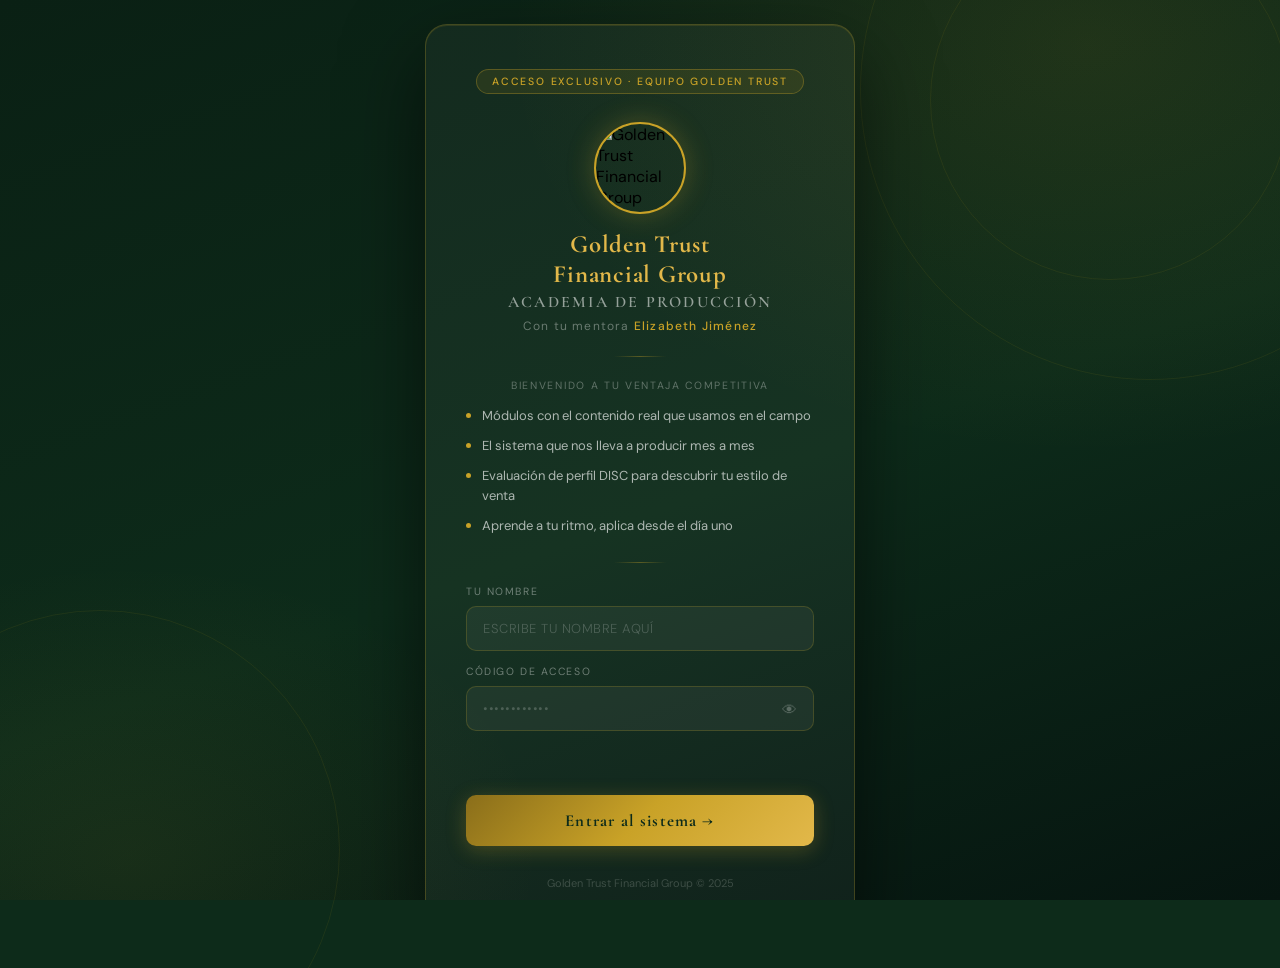
==== commit c2723d14: "Portada" ====
--- a/index.html
+++ b/index.html
@@ -3,2852 +3,279 @@
 <head>
   <meta charset="UTF-8" />
   <meta name="viewport" content="width=device-width, initial-scale=1.0" />
-  <title>Golden Trust Academy · Seguros de Vida</title>
-  <link href="https://fonts.googleapis.com/css2?family=Playfair+Display:wght@600;700&family=Lato:wght@300;400;700&display=swap" rel="stylesheet" />
+  <title>Golden Trust Academy · Acceso</title>
+  <link rel="preconnect" href="https://fonts.googleapis.com" />
+  <link rel="preconnect" href="https://fonts.gstatic.com" crossorigin />
+  <link href="https://fonts.googleapis.com/css2?family=Cormorant+Garamond:wght@400;600;700&family=DM+Sans:wght@300;400;500;600&display=swap" rel="stylesheet" />
   <style>
+    :root {
+      --green-deep: #0d2b1a;
+      --green-mid: #14401f;
+      --gold: #c9a227;
+      --gold-light: #e2b84a;
+      --gold-dim: #8a6e1a;
+    }
     *, *::before, *::after { box-sizing: border-box; margin: 0; padding: 0; }
-
-    :root {
-      --gold: #C8920A;
-      --gold-light: #F0C040;
-      --gold-pale: #FEF5DC;
-      --green-dark: #1A4A2E;
-      --green-mid: #2D6A45;
-      --green-light: #E8F5EE;
-      --white: #FFFFFF;
-      --gray-bg: #F7F5F0;
-      --gray-soft: #EDEBE4;
-      --gray-text: #666;
-      --gray-muted: #999;
-      --radius: 14px;
-      --radius-sm: 8px;
-    }
-
     html, body {
-      font-family: 'Lato', sans-serif;
-      background: var(--gray-bg);
+      height: 100%;
+      font-family: 'DM Sans', sans-serif;
+      background: var(--green-deep);
+      overflow: hidden;
+    }
+    .bg {
+      position: fixed; inset: 0;
+      background:
+        radial-gradient(ellipse 70% 70% at 85% 5%, rgba(201,162,39,0.11) 0%, transparent 65%),
+        radial-gradient(ellipse 50% 50% at 10% 95%, rgba(201,162,39,0.07) 0%, transparent 65%),
+        linear-gradient(160deg, #0a2014 0%, #0d2b1a 55%, #061510 100%);
+      z-index: 0;
+    }
+    .ring { position: fixed; border-radius: 50%; border: 1px solid rgba(201,162,39,0.09); pointer-events: none; z-index: 0; }
+    .r1 { width: 580px; height: 580px; top: -200px; right: -160px; }
+    .r2 { width: 360px; height: 360px; top: -80px; right: -10px; }
+    .r3 { width: 480px; height: 480px; bottom: -190px; left: -140px; }
+
+    .wrap {
+      position: relative; z-index: 10;
       min-height: 100vh;
-    }
-
-    /* ═══════════════════════════════
-       SCREEN MANAGEMENT
-    ═══════════════════════════════ */
-    .screen { display: none; min-height: 100vh; flex-direction: column; }
-    .screen.active { display: flex; }
-
-    /* ═══════════════════════════════
-       LOGIN SCREEN
-    ═══════════════════════════════ */
-    #login {
-      background: var(--green-dark);
-      background-image:
-        radial-gradient(ellipse at 20% 20%, rgba(200,146,10,0.12) 0%, transparent 60%),
-        radial-gradient(ellipse at 80% 80%, rgba(45,106,69,0.5) 0%, transparent 60%);
-      align-items: center;
-      justify-content: center;
-      padding: 1.5rem;
-    }
-
-    .login-card {
-      background: var(--green-dark);
-      border-radius: 24px;
-      padding: 2.5rem 2rem 2rem;
+      display: flex; align-items: center; justify-content: center;
+      padding: 24px;
+    }
+
+    .card {
+      background: rgba(255,255,255,0.04);
+      border: 1px solid rgba(201,162,39,0.26);
+      border-radius: 22px;
+      padding: 44px 40px 50px;
+      width: 100%; max-width: 430px;
+      box-shadow: 0 32px 80px rgba(0,0,0,0.55), inset 0 1px 0 rgba(201,162,39,0.14);
+      animation: up 0.55s cubic-bezier(0.4,0,0.2,1);
+    }
+    @keyframes up { from { opacity:0; transform:translateY(22px); } to { opacity:1; transform:translateY(0); } }
+
+    /* Badge */
+    .badge-row { text-align: center; margin-bottom: 28px; }
+    .badge {
+      display: inline-block;
+      background: rgba(201,162,39,0.11);
+      border: 1px solid rgba(201,162,39,0.32);
+      color: var(--gold);
+      font-size: 10.5px; letter-spacing: 0.17em; text-transform: uppercase;
+      padding: 5px 15px; border-radius: 99px; font-weight: 500;
+    }
+
+    /* Logo + brand */
+    .brand { display: flex; flex-direction: column; align-items: center; gap: 16px; margin-bottom: 10px; }
+    .logo-ring {
+      width: 92px; height: 92px; border-radius: 50%;
+      border: 2.5px solid var(--gold);
+      overflow: hidden;
+      box-shadow: 0 0 28px rgba(201,162,39,0.28);
+      flex-shrink: 0;
+    }
+    .logo-ring img { width: 100%; height: 100%; object-fit: cover; object-position: top center; display: block; }
+    .brand-name {
+      font-family: 'Cormorant Garamond', serif;
+      font-size: 1.55rem; font-weight: 700;
+      color: var(--gold-light); letter-spacing: 0.03em;
+      text-align: center; line-height: 1.2; margin: 0 0 2px;
+    }
+    .brand-academy {
+      font-family: 'Cormorant Garamond', serif;
+      font-size: 1rem; font-weight: 600;
+      color: rgba(255,255,255,0.55);
+      letter-spacing: 0.14em; text-transform: uppercase;
+      text-align: center; margin: 0 0 6px;
+    }
+    .brand-mentor {
+      font-size: 12px; color: rgba(255,255,255,0.36);
+      letter-spacing: 0.1em; text-align: center; margin: 0;
+    }
+    .brand-mentor span { color: var(--gold); font-weight: 500; }
+
+    /* Divider */
+    .div { width: 52px; height: 1px; background: linear-gradient(90deg, transparent, rgba(201,162,39,0.38), transparent); margin: 22px auto; }
+
+    /* Bullets */
+    .bullets-label {
+      font-size: 10.5px; color: rgba(255,255,255,0.32);
+      letter-spacing: 0.16em; text-transform: uppercase;
+      text-align: center; margin: 0 0 14px;
+    }
+    .bullets { display: flex; flex-direction: column; gap: 10px; margin-bottom: 26px; }
+    .bullet { display: flex; align-items: flex-start; gap: 11px; }
+    .dot { width: 5px; height: 5px; border-radius: 50%; background: var(--gold); margin-top: 7px; flex-shrink: 0; }
+    .bullet-text { font-size: 13px; color: rgba(255,255,255,0.65); line-height: 1.55; }
+
+    /* Fields */
+    .field { margin-bottom: 14px; }
+    .field-label {
+      display: block; font-size: 10.5px;
+      letter-spacing: 0.15em; text-transform: uppercase;
+      color: rgba(255,255,255,0.38); margin-bottom: 8px;
+    }
+    .field-wrap { position: relative; }
+    .field input {
       width: 100%;
-      max-width: 400px;
-      text-align: center;
-      box-shadow: 0 20px 60px rgba(0,0,0,0.5);
-      border: 1px solid rgba(200,146,10,0.35);
-      animation: fadeUp 0.5s ease both;
-    }
-
-    @keyframes fadeUp {
-      from { opacity: 0; transform: translateY(24px); }
-      to   { opacity: 1; transform: translateY(0); }
-    }
-
-    .logo-wrap {
-      display: flex; align-items: center; justify-content: center;
-      margin: 0 auto 1.25rem;
-    }
-    .logo-wrap img {
-      width: 200px; height: 200px;
-      border-radius: 50%;
-      object-fit: cover;
-      object-position: center 30%;
-      box-shadow: 0 4px 20px rgba(0,0,0,0.2);
-    }
-    .logo-wrap svg { width: 52px; height: 52px; }
-
-    .brand-name {
-      font-family: 'Playfair Display', serif;
-      font-size: 22px; font-weight: 700;
-      color: var(--green-dark);
-      letter-spacing: 0.5px;
-    }
-    .brand-sub {
-      font-size: 10px; letter-spacing: 3px; text-transform: uppercase;
-      color: var(--gold); margin-bottom: 1.25rem; font-weight: 700;
-    }
-
-    .divider-gold {
-      height: 1px;
-      background: linear-gradient(to right, transparent, var(--gold-light), transparent);
-      margin: 1rem 0;
-    }
-
-    .academy-badge {
-      display: inline-flex; align-items: center; gap: 6px;
-      background: rgba(200,146,10,0.2); border: 1px solid rgba(200,146,10,0.5);
-      border-radius: 20px; padding: 5px 14px;
-      font-size: 12px; color: var(--gold-light); font-weight: 700;
-      letter-spacing: 0.3px; margin-bottom: 1.5rem;
-    }
-
-    .login-heading {
-      font-family: 'Playfair Display', serif;
-      font-size: 18px; color: var(--green-dark); margin-bottom: 4px;
-    }
-    .login-sub { font-size: 13px; color: rgba(255,255,255,0.65); margin-bottom: 1.25rem; }
-
-    .name-input {
-      width: 100%; padding: 13px 16px;
-      font-size: 15px; text-align: left;
-      font-family: 'Lato', sans-serif;
-      border: 2px solid rgba(200,146,10,0.4); border-radius: var(--radius-sm);
-      outline: none; transition: border-color 0.2s, box-shadow 0.2s;
-      color: var(--green-dark); background: white;
-      margin-bottom: 0;
-    }
-    .name-input::placeholder { color: #AAA; font-weight: 400; }
-    .name-input:focus { border-color: var(--gold); box-shadow: 0 0 0 3px rgba(200,146,10,0.15); }
-    .code-input {
-      width: 100%; padding: 13px 16px;
-      font-size: 18px; letter-spacing: 5px; text-align: center;
-      font-family: 'Lato', monospace; text-transform: uppercase;
-      border: 2px solid rgba(200,146,10,0.4); border-radius: var(--radius-sm);
-      outline: none; transition: border-color 0.2s, box-shadow 0.2s;
-      color: var(--green-dark); font-weight: 700;
-    }
-    .code-input::placeholder { font-size: 14px; letter-spacing: 2px; color: #CCC; font-weight: 400; }
-    .code-input:focus { border-color: var(--gold); box-shadow: 0 0 0 3px rgba(200,146,10,0.15); }
-    .code-input.shake {
-      border-color: #E24B4A;
-      animation: shake 0.35s ease;
-    }
-    @keyframes shake {
-      0%,100% { transform: translateX(0); }
-      20%,60% { transform: translateX(-7px); }
-      40%,80% { transform: translateX(7px); }
-    }
-
-    .error-msg { min-height: 20px; font-size: 12.5px; color: #E24B4A; margin-top: 7px; }
-
-    .btn-enter {
-      margin-top: 1rem; width: 100%; padding: 14px;
-      background: var(--green-dark); color: var(--white);
-      border: none; border-radius: var(--radius-sm);
-      font-size: 14px; font-weight: 700; letter-spacing: 2px;
-      text-transform: uppercase; cursor: pointer;
-      transition: background 0.2s, transform 0.1s;
-    }
-    .btn-enter:hover { background: var(--green-mid); }
-    .btn-enter:active { transform: scale(0.98); }
-
-    .instructor-tag {
-      margin-top: 1.5rem; font-size: 12px; color: rgba(255,255,255,0.5);
-    }
-    .instructor-tag strong { color: var(--gold-light); }
-
-    /* ═══════════════════════════════
-       MAIN DASHBOARD
-    ═══════════════════════════════ */
-    #main { background: var(--gray-bg); }
-
-    .topbar {
-      background: var(--green-dark);
-      padding: 0.85rem 1.25rem;
-      display: flex; align-items: center; justify-content: space-between;
-      position: sticky; top: 0; z-index: 10;
-      box-shadow: 0 2px 12px rgba(0,0,0,0.25);
-    }
-    .topbar-left { display: flex; align-items: center; gap: 10px; }
-    .topbar-logo {
-      width: 38px; height: 38px; border-radius: 50%;
-      background: #FFFFFF;
-      display: flex; align-items: center; justify-content: center;
-      flex-shrink: 0; overflow: hidden;
-      border: 2px solid rgba(200,146,10,0.5);
-    }
-    .topbar-logo svg { width: 20px; height: 20px; }
-    .topbar-title {
-      font-family: 'Playfair Display', serif;
-      font-size: 15px; color: var(--white); font-weight: 600;
-    }
-    .topbar-sub { font-size: 10px; color: var(--gold-light); letter-spacing: 1.5px; text-transform: uppercase; }
-    .btn-logout {
-      background: rgba(255,255,255,0.1); border: 1px solid rgba(255,255,255,0.25);
-      color: var(--white); padding: 5px 14px; border-radius: 6px;
-      font-size: 11px; letter-spacing: 0.5px; cursor: pointer;
-      transition: background 0.2s; font-family: 'Lato', sans-serif;
-    }
-    .btn-logout:hover { background: rgba(255,255,255,0.22); }
-
-    /* Welcome banner */
-    .welcome-banner {
-      background: linear-gradient(135deg, var(--green-dark) 0%, var(--green-mid) 100%);
-      padding: 1.5rem 1.25rem 1.75rem;
-      position: relative; overflow: hidden;
-    }
-    .welcome-banner::before {
-      content: ''; position: absolute; right: -20px; top: -20px;
-      width: 140px; height: 140px; border-radius: 50%;
-      background: rgba(200,146,10,0.1);
-    }
-    .welcome-banner::after {
-      content: ''; position: absolute; right: 30px; bottom: -40px;
-      width: 100px; height: 100px; border-radius: 50%;
-      background: rgba(200,146,10,0.07);
-    }
-    .welcome-greeting { font-size: 13px; color: rgba(255,255,255,0.65); letter-spacing: 0.3px; }
-    .welcome-name {
-      font-family: 'Playfair Display', serif;
-      font-size: 20px; color: var(--white); margin: 2px 0 4px;
-    }
-    .welcome-desc { font-size: 12px; color: rgba(255,255,255,0.6); margin-bottom: 1rem; }
-    .progress-label { font-size: 11px; color: rgba(255,255,255,0.6); margin-bottom: 5px; }
-    .progress-track {
-      background: rgba(255,255,255,0.2); border-radius: 10px; height: 7px;
-    }
-    .progress-fill {
-      background: linear-gradient(to right, var(--gold), var(--gold-light));
-      border-radius: 10px; height: 7px;
-      transition: width 0.8s ease;
-    }
-    .stats-row {
-      display: flex; gap: 10px; margin-top: 1rem;
-    }
-    .stat-chip {
-      background: rgba(255,255,255,0.12); border: 1px solid rgba(255,255,255,0.18);
-      border-radius: 8px; padding: 6px 12px; text-align: center; flex: 1;
-    }
-    .stat-chip-num { font-size: 18px; font-weight: 700; color: var(--gold-light); }
-    .stat-chip-label { font-size: 10px; color: rgba(255,255,255,0.6); letter-spacing: 0.3px; }
-
-    /* Modules list */
-    .modules-section { padding: 1.25rem; }
-    .section-label {
-      font-size: 11px; text-transform: uppercase; letter-spacing: 2px;
-      color: var(--gold); font-weight: 700; margin-bottom: 0.85rem;
-    }
-
-    .module-card {
-      background: var(--white); border-radius: var(--radius);
-      border: 1px solid #E8E4D9; margin-bottom: 0.75rem;
-      overflow: hidden; cursor: pointer;
-      transition: box-shadow 0.2s, transform 0.15s;
-    }
-    .module-card:hover { box-shadow: 0 6px 20px rgba(0,0,0,0.1); transform: translateY(-2px); }
-    .module-card:active { transform: translateY(0); }
-    .module-card.locked { opacity: 0.7; cursor: not-allowed; }
-    .module-card.locked:hover { transform: none; box-shadow: none; }
-
-    .module-inner { display: flex; align-items: center; gap: 12px; padding: 1rem; }
-    .mod-icon {
-      width: 46px; height: 46px; border-radius: 12px; flex-shrink: 0;
-      display: flex; align-items: center; justify-content: center; font-size: 22px;
-    }
-    .mod-icon.green-bg { background: var(--green-light); }
-    .mod-icon.gold-bg { background: var(--gold-pale); }
-
-    .mod-meta { flex: 1; }
-    .mod-title { font-size: 14px; font-weight: 700; color: var(--green-dark); line-height: 1.3; }
-    .mod-info { font-size: 11.5px; color: var(--gray-muted); margin-top: 3px; }
-
-    .mod-badge {
-      font-size: 10.5px; font-weight: 700; padding: 4px 10px;
-      border-radius: 20px; white-space: nowrap; flex-shrink: 0;
-    }
-    .badge-done { background: #EAF3DE; color: #3B6D11; }
-    .badge-progress { background: var(--gold-pale); color: #8B6200; }
-    .badge-locked { background: #F1EFE8; color: #999; }
-
-    .module-progress-bar {
-      height: 3px; background: #F0EDE5;
-    }
-    .module-progress-fill {
-      height: 3px; background: linear-gradient(to right, var(--green-mid), var(--gold));
-    }
-
-    /* ═══════════════════════════════
-       VIDEO / LESSON SCREEN
-    ═══════════════════════════════ */
-    #lessons { background: #0D0D0D; }
-
-    .lesson-topbar {
-      background: var(--green-dark); padding: 0.7rem 1rem;
-      display: flex; align-items: center; gap: 10px;
-      position: sticky; top: 0; z-index: 10;
-    }
-    .btn-back {
-      background: rgba(255,255,255,0.12); border: 1px solid rgba(255,255,255,0.25);
-      color: var(--white); padding: 6px 14px; border-radius: 6px;
-      font-size: 12px; cursor: pointer; font-family: 'Lato', sans-serif;
-      transition: background 0.2s;
-    }
-    .btn-back:hover { background: rgba(255,255,255,0.22); }
-    .lesson-topbar-title {
-      font-size: 13px; color: rgba(255,255,255,0.85); flex: 1;
-      font-weight: 700;
-    }
-
-    /* Video player */
-    .video-container {
-      background: #000; aspect-ratio: 16/9; position: relative;
-      display: flex; align-items: center; justify-content: center;
-      max-height: 260px;
-    }
-    .video-overlay {
-      position: absolute; inset: 0;
-      display: flex; flex-direction: column;
-      align-items: center; justify-content: center; gap: 12px;
-    }
-    .play-btn {
-      width: 64px; height: 64px; border-radius: 50%;
-      background: rgba(200,146,10,0.9);
-      border: 2px solid rgba(255,255,255,0.3);
-      display: flex; align-items: center; justify-content: center;
-      cursor: pointer; transition: transform 0.15s, background 0.2s;
-      flex-shrink: 0;
-    }
-    .play-btn:hover { transform: scale(1.1); background: var(--gold); }
-    .play-icon {
-      width: 0; height: 0;
-      border-top: 13px solid transparent;
-      border-bottom: 13px solid transparent;
-      border-left: 22px solid white;
-      margin-left: 5px;
-    }
-    .pause-icon {
-      display: flex; gap: 5px;
-    }
-    .pause-bar { width: 5px; height: 22px; background: white; border-radius: 2px; }
-    .video-label {
-      font-size: 12px; color: rgba(255,255,255,0.45); letter-spacing: 0.5px;
-    }
-
-    /* Lesson list */
-    .lesson-panel {
-      background: var(--white); flex: 1; overflow-y: auto;
-    }
-    .lesson-panel-header {
-      padding: 1rem 1.25rem 0.5rem;
-      border-bottom: 1px solid #F0EDE5;
-    }
-    .lesson-module-title {
-      font-family: 'Playfair Display', serif;
-      font-size: 15px; color: var(--green-dark); margin-bottom: 2px;
-    }
-    .lesson-count { font-size: 12px; color: var(--gray-muted); }
-
-    .lesson-item {
-      display: flex; align-items: center; gap: 12px;
-      padding: 11px 1.25rem; cursor: pointer;
-      transition: background 0.15s;
-      border-bottom: 1px solid #F5F3EE;
-    }
-    .lesson-item:hover { background: var(--green-light); }
-    .lesson-item.active {
-      background: var(--green-light);
-      border-left: 3px solid var(--gold);
-      padding-left: calc(1.25rem - 3px);
-    }
-    .lesson-num {
-      width: 30px; height: 30px; border-radius: 50%; flex-shrink: 0;
-      display: flex; align-items: center; justify-content: center;
-      font-size: 12px; font-weight: 700;
-    }
-    .num-done { background: var(--gold-pale); color: var(--gold); }
-    .num-current { background: var(--green-dark); color: var(--white); }
-    .num-pending { background: #F1EFE8; color: #AAA; }
-    .lesson-name { font-size: 13px; color: var(--green-dark); flex: 1; line-height: 1.35; }
-    .lesson-dur { font-size: 11px; color: var(--gray-muted); white-space: nowrap; }
-
-    /* Footer */
-    .footer {
-      background: var(--green-dark); padding: 1rem 1.25rem;
-      text-align: center;
-    }
-    .footer-text { font-size: 11px; color: rgba(255,255,255,0.4); }
-    .footer-brand { color: var(--gold-light); font-weight: 700; }
-
-    /* Module 1 detail styles */
-    .m1-lesson {
-      border-bottom: 1px solid #F0EDE5;
-    }
-    .m1-lesson-header {
-      display: flex; align-items: center; gap: 12px;
-      padding: 1rem 1.25rem; cursor: pointer;
-      transition: background 0.15s;
-    }
-    .m1-lesson-header:hover { background: #F7F5F0; }
-    .m1-num {
-      width: 30px; height: 30px; border-radius: 50%; flex-shrink: 0;
-      display: flex; align-items: center; justify-content: center;
-      font-size: 12px; font-weight: 700;
-    }
-    .m1-num.done { background: #FEF5DC; color: #C8920A; }
-    .m1-title { flex: 1; font-size: 14px; font-weight: 700; color: #1A4A2E; }
-    .m1-arrow { font-size: 12px; color: #999; transition: transform 0.2s; }
-    .m1-arrow.open { transform: rotate(180deg); }
-    .m1-body {
-      display: none; padding: 0 1.25rem 1.25rem;
-    }
-    .m1-body.open { display: block; }
-    .m1-video-wrap { margin-bottom: 1rem; }
-    .m1-video-placeholder {
-      background: #111; border-radius: 10px; aspect-ratio: 16/9;
-      display: flex; flex-direction: column; align-items: center;
-      justify-content: center; gap: 10px; cursor: pointer;
-    }
-    .m1-video-label { font-size: 12px; color: rgba(255,255,255,0.45); }
-    .m1-text { font-size: 14px; color: #444; line-height: 1.7; }
-    .m1-list { margin: 0.5rem 0 0 1.25rem; }
-    .m1-list li { margin-bottom: 4px; }
-    .m1-terms { margin-top: 0.75rem; display: flex; flex-direction: column; gap: 8px; }
-    .m1-term {
-      background: #F7F5F0; border-radius: 8px; padding: 8px 12px;
-      display: flex; flex-direction: column; gap: 2px;
-    }
-    .term-label { font-size: 12px; font-weight: 700; color: #1A4A2E; }
-    .term-def { font-size: 13px; color: #555; }
-
-    /* ═══════════════════════════════
-       LANDING PAGE
-    ═══════════════════════════════ */
-    #landing {
-      background: #0A1628;
-      background-image:
-        radial-gradient(ellipse at 50% 0%, rgba(200,146,10,0.15) 0%, transparent 60%),
-        radial-gradient(ellipse at 80% 80%, rgba(26,74,46,0.3) 0%, transparent 50%);
-      align-items: center;
-      justify-content: flex-start;
-      padding: 2.5rem 1.5rem 3rem;
-      text-align: center;
-    }
-    .landing-logo-wrap {
-      width: 90px; height: 90px; border-radius: 50%;
-      margin: 0 auto 1.5rem;
-      overflow: hidden;
-    }
-    .landing-logo-wrap img {
-      width: 100%; height: 100%;
-      object-fit: cover;
-      object-position: center 30%;
-    }
-    .landing-badge {
-      font-size: 11px; letter-spacing: 3px; text-transform: uppercase;
-      color: var(--gold-light); font-weight: 700; margin-bottom: 1rem;
-    }
-    .landing-title {
-      font-family: 'Playfair Display', serif;
-      font-size: 38px; font-weight: 700; line-height: 1.15;
-      color: #FFFFFF; margin-bottom: 0.25rem;
-    }
-    .landing-title span {
-      color: var(--gold-light);
-      display: block;
-    }
-    .landing-instructor {
-      font-size: 13px; color: rgba(255,255,255,0.5);
-      margin-bottom: 2rem;
-    }
-    .landing-card {
-      background: rgba(255,255,255,0.07);
-      border: 1px solid rgba(200,146,10,0.25);
-      border-radius: 16px; padding: 1.25rem 1.5rem;
-      margin-bottom: 2rem; text-align: left;
-      width: 100%; max-width: 420px;
-    }
-    .landing-card-title {
-      font-size: 10px; letter-spacing: 2.5px; text-transform: uppercase;
-      color: var(--gold-light); font-weight: 700; text-align: center;
-      margin-bottom: 1rem;
-    }
-    .landing-item {
-      display: flex; align-items: flex-start; gap: 10px;
-      margin-bottom: 0.75rem;
-    }
-    .landing-item:last-child { margin-bottom: 0; }
-    .landing-dot {
-      width: 7px; height: 7px; border-radius: 50%;
-      background: var(--gold-light); flex-shrink: 0; margin-top: 5px;
-    }
-    .landing-item-text { font-size: 14px; color: rgba(255,255,255,0.85); line-height: 1.5; }
-    .btn-landing-primary {
-      width: 100%; max-width: 420px; padding: 16px;
-      background: linear-gradient(135deg, #C8920A, #F0C040, #C8920A);
-      color: #0A1628; border: none; border-radius: 12px;
-      font-size: 13px; font-weight: 900; letter-spacing: 2.5px;
-      text-transform: uppercase; cursor: pointer;
-      margin-bottom: 0.75rem; font-family: 'Lato', sans-serif;
-      transition: opacity 0.2s, transform 0.1s;
-      box-shadow: 0 4px 20px rgba(200,146,10,0.4);
-    }
-    .btn-landing-primary:hover { opacity: 0.92; transform: translateY(-1px); }
-    .btn-landing-primary:active { transform: scale(0.98); }
-    .btn-landing-secondary {
-      width: 100%; max-width: 420px; padding: 14px;
-      background: transparent;
-      color: var(--gold-light); border: 1.5px solid rgba(200,146,10,0.5);
-      border-radius: 12px; font-size: 14px; font-weight: 700;
-      cursor: pointer; font-family: 'Lato', sans-serif;
-      transition: background 0.2s, border-color 0.2s;
-      margin-bottom: 1.5rem;
-    }
-    .btn-landing-secondary:hover { background: rgba(200,146,10,0.1); border-color: var(--gold); }
-    .landing-footer-text {
-      font-size: 12px; color: rgba(255,255,255,0.35);
-      max-width: 340px; line-height: 1.6;
-    }
-    .landing-footer-text strong { color: rgba(200,146,10,0.8); }
-
-    .reg-option {
-      padding: 11px 10px; border: 1.5px solid #E8E4D9; border-radius: 10px;
-      font-size: 13px; color: #444; text-align: center; cursor: pointer;
-      transition: border-color 0.15s, background 0.15s; background: #FAFAF8;
-      font-family: 'Lato', sans-serif;
-    }
-    .reg-option:hover { border-color: #C8920A; background: #FEF9EE; }
-    .reg-option.selected { border-color: #C8920A; background: #FEF5DC; color: #8B6200; font-weight: 700; }
-
-    /* DISC Quiz */
-    #disc-quiz {
-      background: #F5F0E8;
-    }
-    .disc-progress-bar {
-      height: 6px; background: #E8E4D9;
-    }
-    .disc-progress-fill {
-      height: 6px;
-      background: linear-gradient(to right, #8B6200, #F0C040);
-      transition: width 0.4s ease;
-    }
-    .disc-body {
-      padding: 1.5rem 1.25rem 5rem;
-      max-width: 500px;
-      margin: 0 auto;
-    }
-    .disc-badge {
-      display: inline-block;
-      background: #F0E8C8; border: 1px solid #C8920A;
-      border-radius: 20px; padding: 4px 14px;
-      font-size: 11px; font-weight: 700; color: #8B6200;
-      margin-bottom: 1rem;
-    }
-    .disc-section-label {
-      display: flex; align-items: center; gap: 8px;
-      font-size: 10px; font-weight: 700; letter-spacing: 2.5px;
-      color: #C8920A; text-transform: uppercase; margin-bottom: 0.75rem;
-    }
-    .disc-section-label::before, .disc-section-label::after {
-      content: ""; flex: 1; height: 1px; background: #E0D9C8;
-    }
-    .disc-question {
-      font-family: "Playfair Display", serif;
-      font-size: 20px; color: #0A1628; line-height: 1.4;
-      margin-bottom: 1.5rem; font-weight: 600;
-    }
-    .disc-option {
-      display: flex; align-items: center; gap: 12px;
-      background: #fff; border: 1.5px solid #E8E4D9;
-      border-radius: 12px; padding: 14px 16px;
-      margin-bottom: 10px; cursor: pointer;
-      transition: border-color 0.15s, background 0.15s;
-    }
-    .disc-option:hover { border-color: #C8920A; background: #FEFAF0; }
-    .disc-option.selected { border-color: #C8920A; background: #FEF5DC; }
-    .disc-letter {
-      width: 24px; height: 24px; border-radius: 50%;
-      background: #F5F0E8; border: 1px solid #E0D9C8;
-      display: flex; align-items: center; justify-content: center;
-      font-size: 11px; font-weight: 700; color: #C8920A;
-      flex-shrink: 0;
-    }
-    .disc-option.selected .disc-letter {
-      background: #C8920A; color: #fff; border-color: #C8920A;
-    }
-    .disc-option-text { font-size: 14px; color: #333; line-height: 1.4; }
-    .disc-footer {
-      position: fixed; bottom: 0; left: 0; right: 0;
-      background: #F5F0E8; padding: 1rem 1.25rem;
-      border-top: 1px solid #E8E4D9;
-    }
-    .disc-footer-inner { max-width: 500px; margin: 0 auto; }
-    .btn-disc-next {
-      width: 100%; padding: 15px;
-      background: #0A1628; color: #fff;
-      border: none; border-radius: 12px;
-      font-size: 15px; font-weight: 700;
-      cursor: pointer; font-family: "Lato", sans-serif;
-      letter-spacing: 0.5px; transition: opacity 0.2s;
-    }
-    .btn-disc-next:hover { opacity: 0.88; }
-
-    /* Medals system */
-    .medals-card {
-      background: var(--white); border-radius: var(--radius);
-      border: 1px solid #E8E4D9; padding: 1rem 1.25rem;
-      margin: 1rem 1.25rem 0;
-    }
-    .medals-top {
-      display: flex; align-items: center; justify-content: space-between;
-      margin-bottom: 0.5rem;
-    }
-    .medals-title { font-size: 14px; font-weight: 700; color: var(--green-dark); }
-    .medals-sub { font-size: 11px; color: var(--gray-muted); margin-top: 1px; }
-    .medals-pts { text-align: right; }
-    .medals-pts-num { font-size: 20px; font-weight: 700; color: var(--gold); }
-    .medals-pts-label { font-size: 10px; color: var(--gray-muted); }
-    .medals-progress-track { background: #F0EDE5; border-radius: 10px; height: 5px; margin-bottom: 0.75rem; }
-    .medals-progress-fill { background: linear-gradient(to right, var(--gold), var(--gold-light)); border-radius: 10px; height: 5px; transition: width 0.6s ease; }
-    .medals-row { display: flex; gap: 8px; flex-wrap: wrap; }
-    .medal-item {
-      display: flex; flex-direction: column; align-items: center; gap: 3px;
-      width: 44px;
-    }
-    .medal-icon {
-      width: 38px; height: 38px; border-radius: 50%;
-      display: flex; align-items: center; justify-content: center;
-      font-size: 18px; border: 2px solid transparent;
-      transition: transform 0.2s;
-    }
-    .medal-icon.earned {
+      background: rgba(255,255,255,0.05);
+      border: 1.5px solid rgba(201,162,39,0.22);
+      border-radius: 10px;
+      padding: 13px 44px 13px 16px;
+      font-family: 'DM Sans', sans-serif;
+      font-size: 13px; font-weight: 500;
+      color: #fff; letter-spacing: 0.06em;
+      outline: none;
+      transition: border-color 0.22s, background 0.22s, box-shadow 0.22s;
+    }
+    .field input::placeholder { color: rgba(255,255,255,0.2); font-weight: 300; letter-spacing: 0.04em; }
+    .field input:focus {
       border-color: var(--gold);
-      box-shadow: 0 2px 8px rgba(200,146,10,0.3);
-    }
-    .medal-icon.earned:hover { transform: scale(1.1); }
-    .medal-icon.locked { filter: grayscale(1); opacity: 0.3; }
-    .medal-label { font-size: 9px; color: var(--gray-muted); text-align: center; line-height: 1.2; }
-
-    /* New module cards colors */
-    .mod-icon.blue-bg { background: #E8F0FE; }
-    .mod-icon.red-bg { background: #FEECE8; }
-    .mod-icon.purple-bg { background: #F0E8FE; }
-    .mod-icon.teal-bg { background: #E8F8F5; }
-
-    .module-card.completed { border-color: #2D6A45; }
-    .module-card.completed .module-progress-fill { width: 100% !important; }
-    .badge-completed { background: #EAF3DE; color: #3B6D11; font-size: 10.5px; font-weight: 700; padding: 4px 10px; border-radius: 20px; white-space: nowrap; flex-shrink: 0; }
-
-    /* Schedule screen */
-    #schedule { background: #F5F0E8; }
-    .schedule-topbar {
-      background: var(--green-dark); padding: 0.7rem 1rem;
-      display: flex; align-items: center; gap: 10px;
-      position: sticky; top: 0; z-index: 10;
-    }
-    .sched-tab-row {
-      display: flex; gap: 0; background: #fff;
-      border-bottom: 2px solid #E8E4D9;
-      position: sticky; top: 48px; z-index: 9;
-    }
-    .sched-tab {
-      flex: 1; padding: 12px 8px; text-align: center;
-      font-size: 12px; font-weight: 700; color: #888;
-      border-bottom: 3px solid transparent; cursor: pointer;
-      transition: color 0.2s; background: #fff;
-      letter-spacing: 0.3px;
-    }
-    .sched-tab.active { color: var(--green-dark); border-bottom-color: var(--gold); }
-    .sched-body { padding: 1rem 1.25rem 3rem; }
-    .sched-tip {
-      background: #0A1628; border-radius: 12px; padding: 12px 14px;
-      margin-bottom: 1.25rem; display: flex; align-items: flex-start; gap: 10px;
-    }
-    .sched-tip-icon { font-size: 20px; flex-shrink: 0; }
-    .sched-tip-text { font-size: 13px; color: rgba(255,255,255,0.85); line-height: 1.6; }
-    .sched-tip-text strong { color: #F0C040; }
-    .semana-title {
-      font-family: 'Playfair Display', serif;
-      font-size: 16px; font-weight: 700; color: var(--green-dark);
-      margin: 1.25rem 0 0.75rem; text-align: center;
-      display: flex; align-items: center; gap: 8px; justify-content: center;
-    }
-    .semana-title::before, .semana-title::after {
-      content: ''; flex: 1; height: 1px; background: #E0D9C8;
-    }
-    .day-cards { display: flex; flex-direction: column; gap: 10px; margin-bottom: 0.5rem; }
-    .day-card {
-      background: #fff; border-radius: 12px; overflow: hidden;
-      border: 1px solid #E8E4D9;
-    }
-    .day-header {
-      background: var(--green-dark); padding: 8px 14px;
-      display: flex; align-items: center; justify-content: space-between;
-    }
-    .day-name { font-size: 12px; font-weight: 700; color: #fff; letter-spacing: 1px; text-transform: uppercase; }
-    .day-body { padding: 10px 14px; display: flex; flex-direction: column; gap: 8px; }
-    .event-block {
-      border-radius: 8px; padding: 8px 12px; border-left: 3px solid transparent;
-    }
-    .event-block.green { background: #E8F5EE; border-left-color: #2D6A45; }
-    .event-block.gold { background: #FEF5DC; border-left-color: #C8920A; }
-    .event-block.purple { background: #F0E8FE; border-left-color: #7B2D8B; }
-    .event-block.blue { background: #E8F0FE; border-left-color: #1A4A9E; }
-    .event-title { font-size: 13px; font-weight: 700; color: #1A4A2E; line-height: 1.3; }
-    .event-time { font-size: 11px; color: #888; margin-top: 2px; }
-    .event-zoom { font-size: 11px; color: #C8920A; font-weight: 700; margin-top: 2px; }
-    .event-note { font-size: 11px; color: #666; font-style: italic; margin-top: 2px; }
-    .optional-badge {
-      display: inline-block; background: #C8920A; color: #fff;
-      font-size: 9px; font-weight: 700; padding: 2px 8px; border-radius: 10px;
-      letter-spacing: 1px; text-transform: uppercase; margin-bottom: 4px;
+      background: rgba(201,162,39,0.07);
+      box-shadow: 0 0 0 3px rgba(201,162,39,0.11);
+    }
+    .field input.error {
+      border-color: #c0392b;
+      background: rgba(192,57,43,0.08);
+      animation: shake 0.38s ease;
+    }
+    @keyframes shake { 0%,100%{transform:translateX(0)} 20%{transform:translateX(-7px)} 40%{transform:translateX(7px)} 60%{transform:translateX(-4px)} 80%{transform:translateX(4px)} }
+    .eye-btn {
+      position: absolute; right: 13px; top: 50%; transform: translateY(-50%);
+      background: none; border: none; cursor: pointer;
+      color: rgba(255,255,255,0.28); font-size: 15px; padding: 4px;
+      transition: color 0.2s;
+    }
+    .eye-btn:hover { color: var(--gold-light); }
+    .err-msg {
+      font-size: 12px; color: #e74c3c;
+      margin-top: 8px; min-height: 18px;
+      opacity: 0; transition: opacity 0.2s;
+    }
+    .err-msg.show { opacity: 1; }
+
+    /* CTA */
+    .cta-btn {
+      width: 100%; margin-top: 24px;
+      padding: 15px;
+      background: linear-gradient(135deg, var(--gold-dim) 0%, var(--gold) 50%, var(--gold-light) 100%);
+      border: none; border-radius: 10px;
+      font-family: 'Cormorant Garamond', serif;
+      font-size: 1.05rem; font-weight: 700;
+      color: var(--green-deep); letter-spacing: 0.07em;
+      cursor: pointer;
+      transition: opacity 0.2s, transform 0.15s, box-shadow 0.2s;
+      box-shadow: 0 4px 20px rgba(201,162,39,0.28);
+    }
+    .cta-btn:hover { opacity: 0.9; transform: translateY(-2px); box-shadow: 0 8px 28px rgba(201,162,39,0.38); }
+    .cta-btn:active { transform: translateY(0); }
+
+    .foot { margin-top: 28px; text-align: center; font-size: 11px; color: rgba(255,255,255,0.18); line-height: 1.7; }
+
+    @media (max-width: 480px) {
+      .card { padding: 36px 24px 42px; }
+      .brand-name { font-size: 1.3rem; }
     }
   </style>
 </head>
 <body>
-
-
-<!-- ══════════════ LANDING ══════════════ -->
-<div id="landing" class="screen active">
-  <div class="landing-logo-wrap">
-    <img src="[data-uri]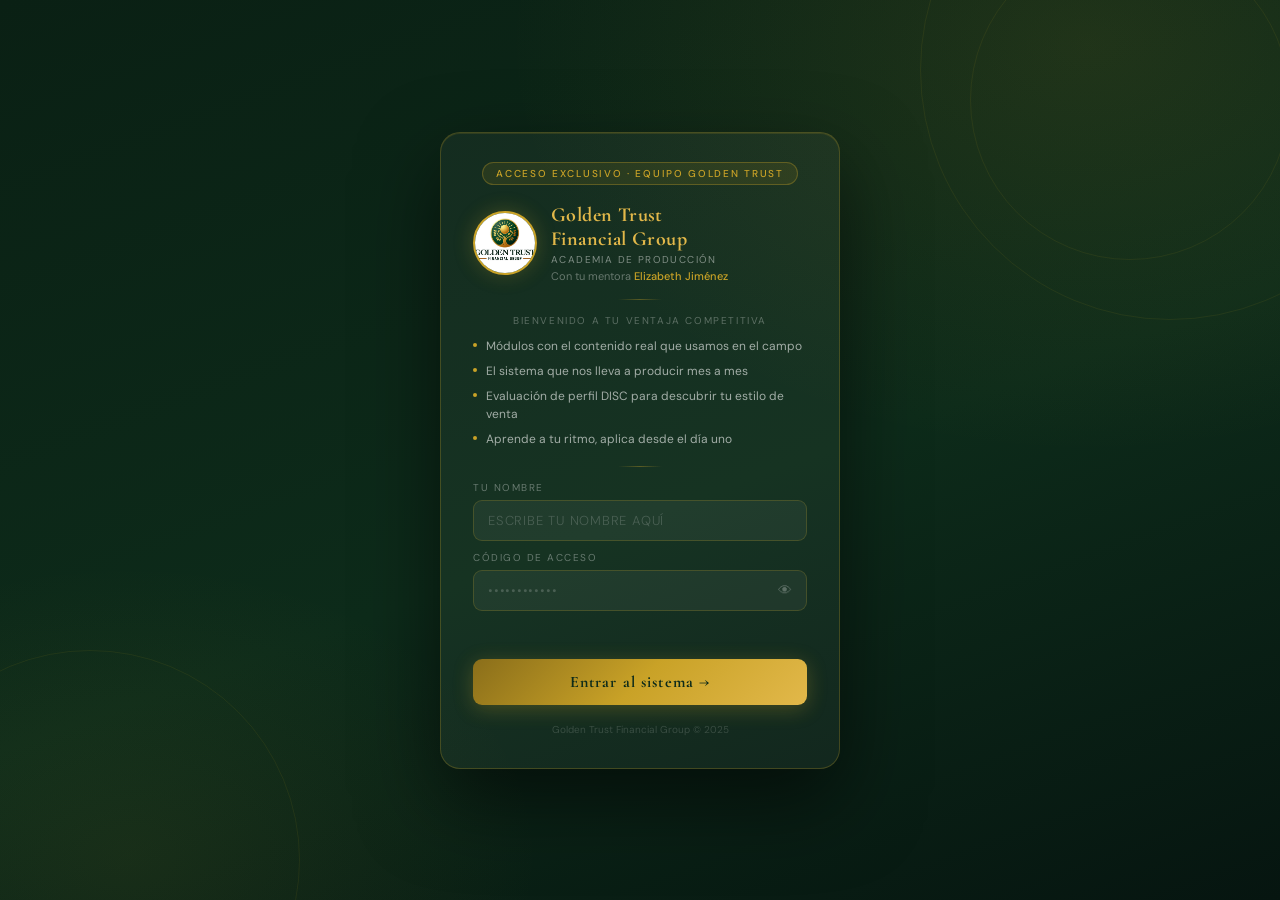
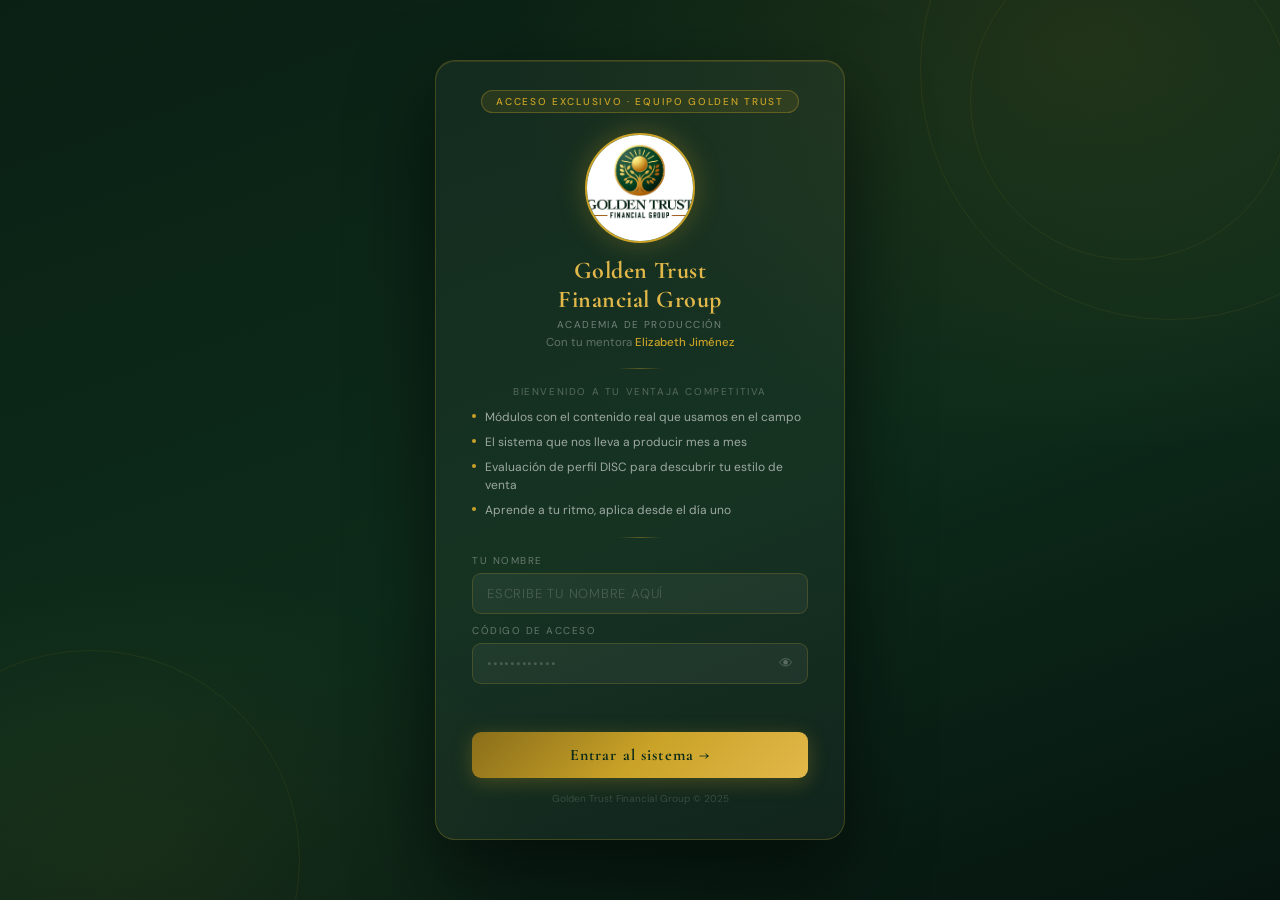
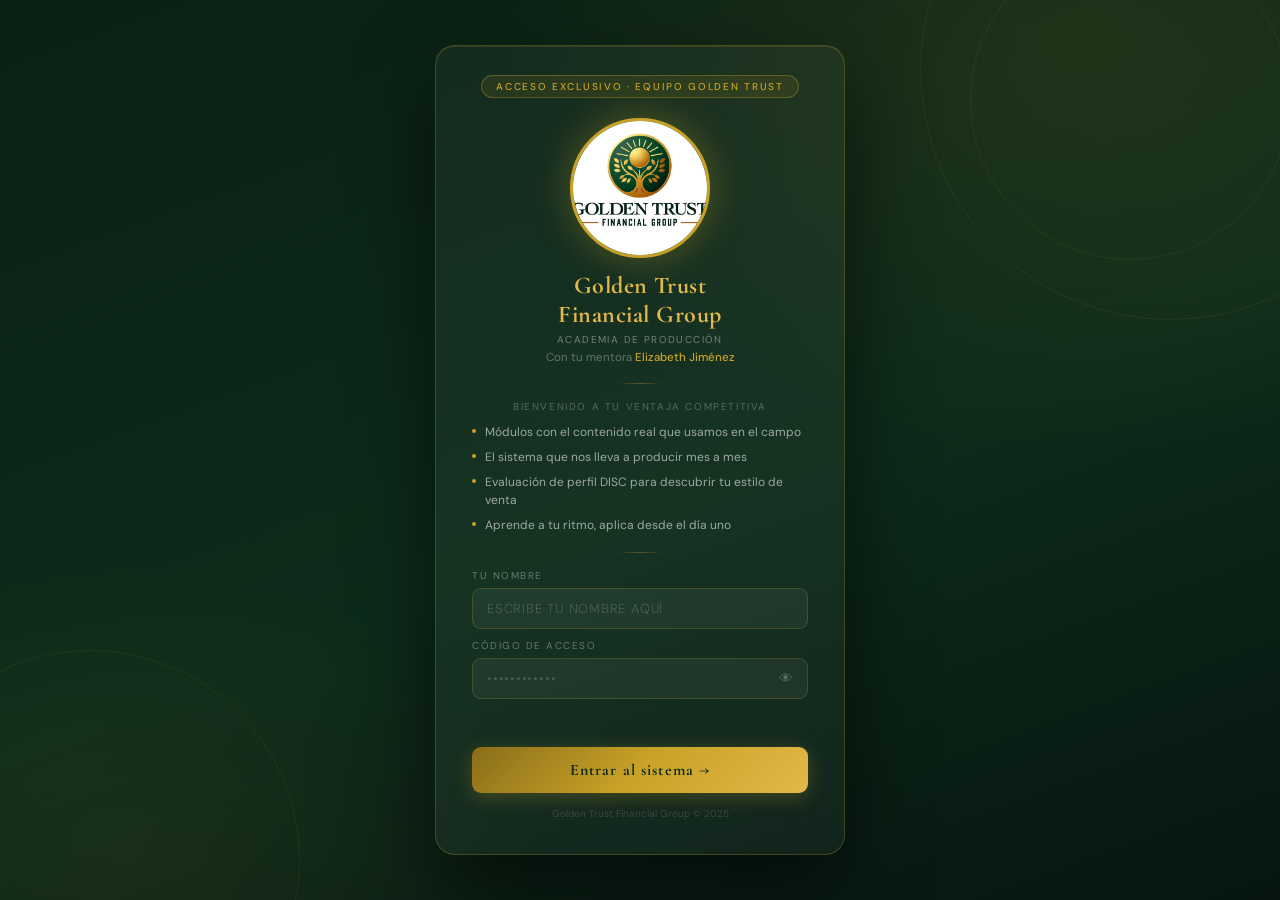
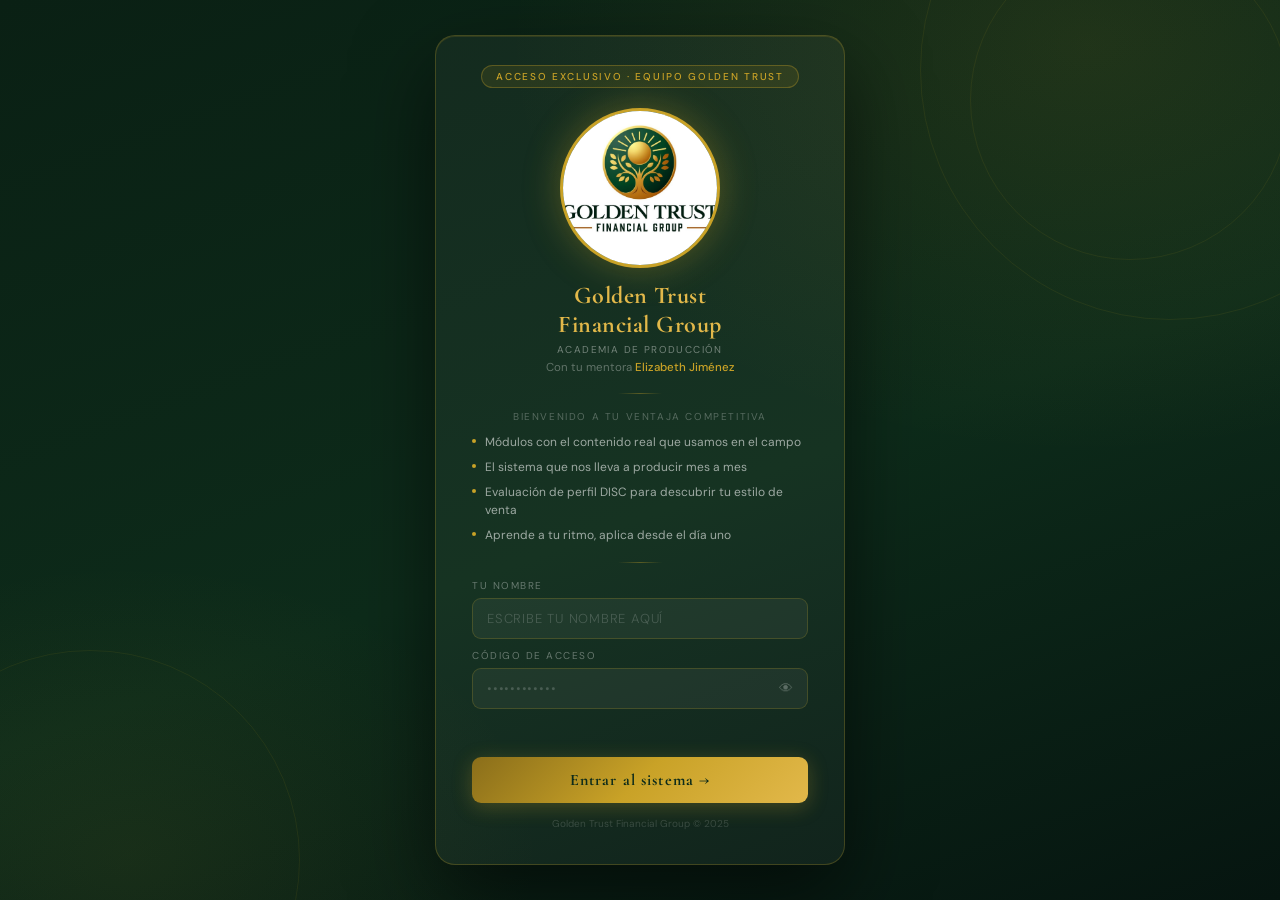
